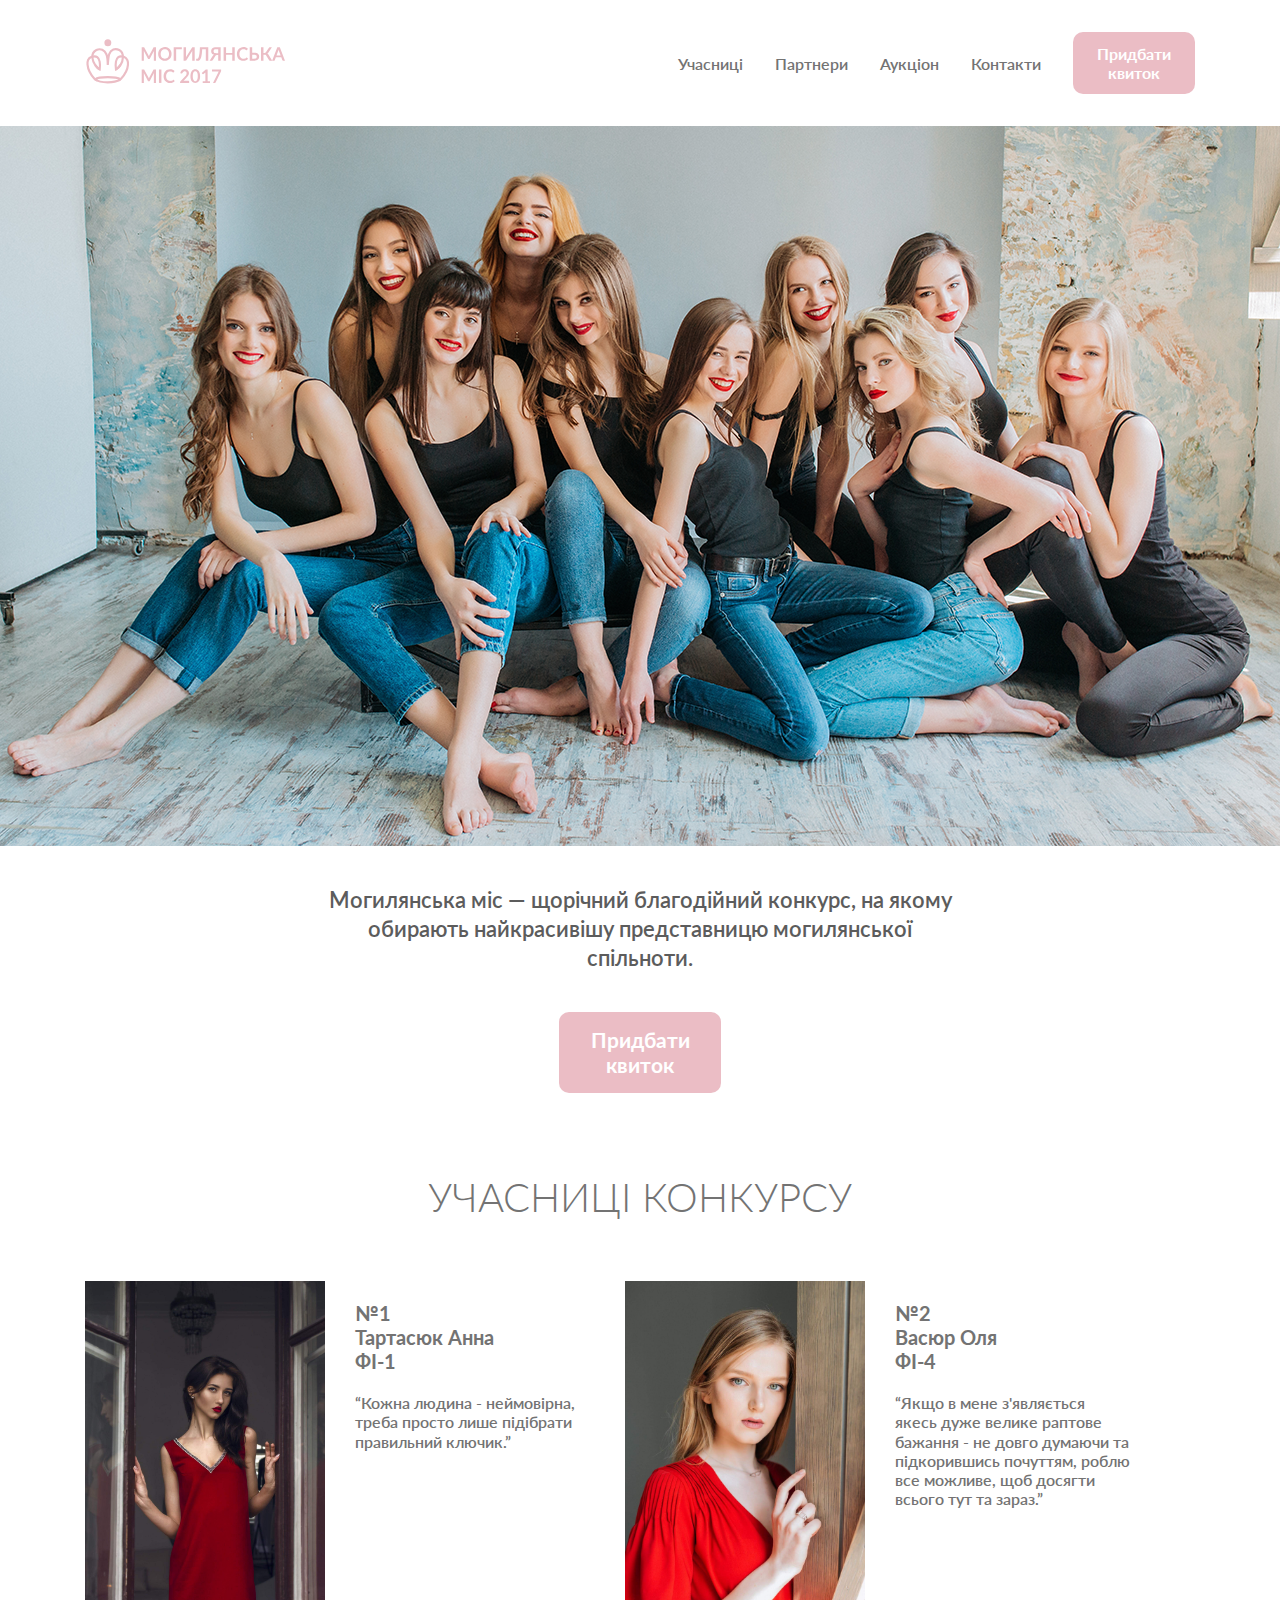
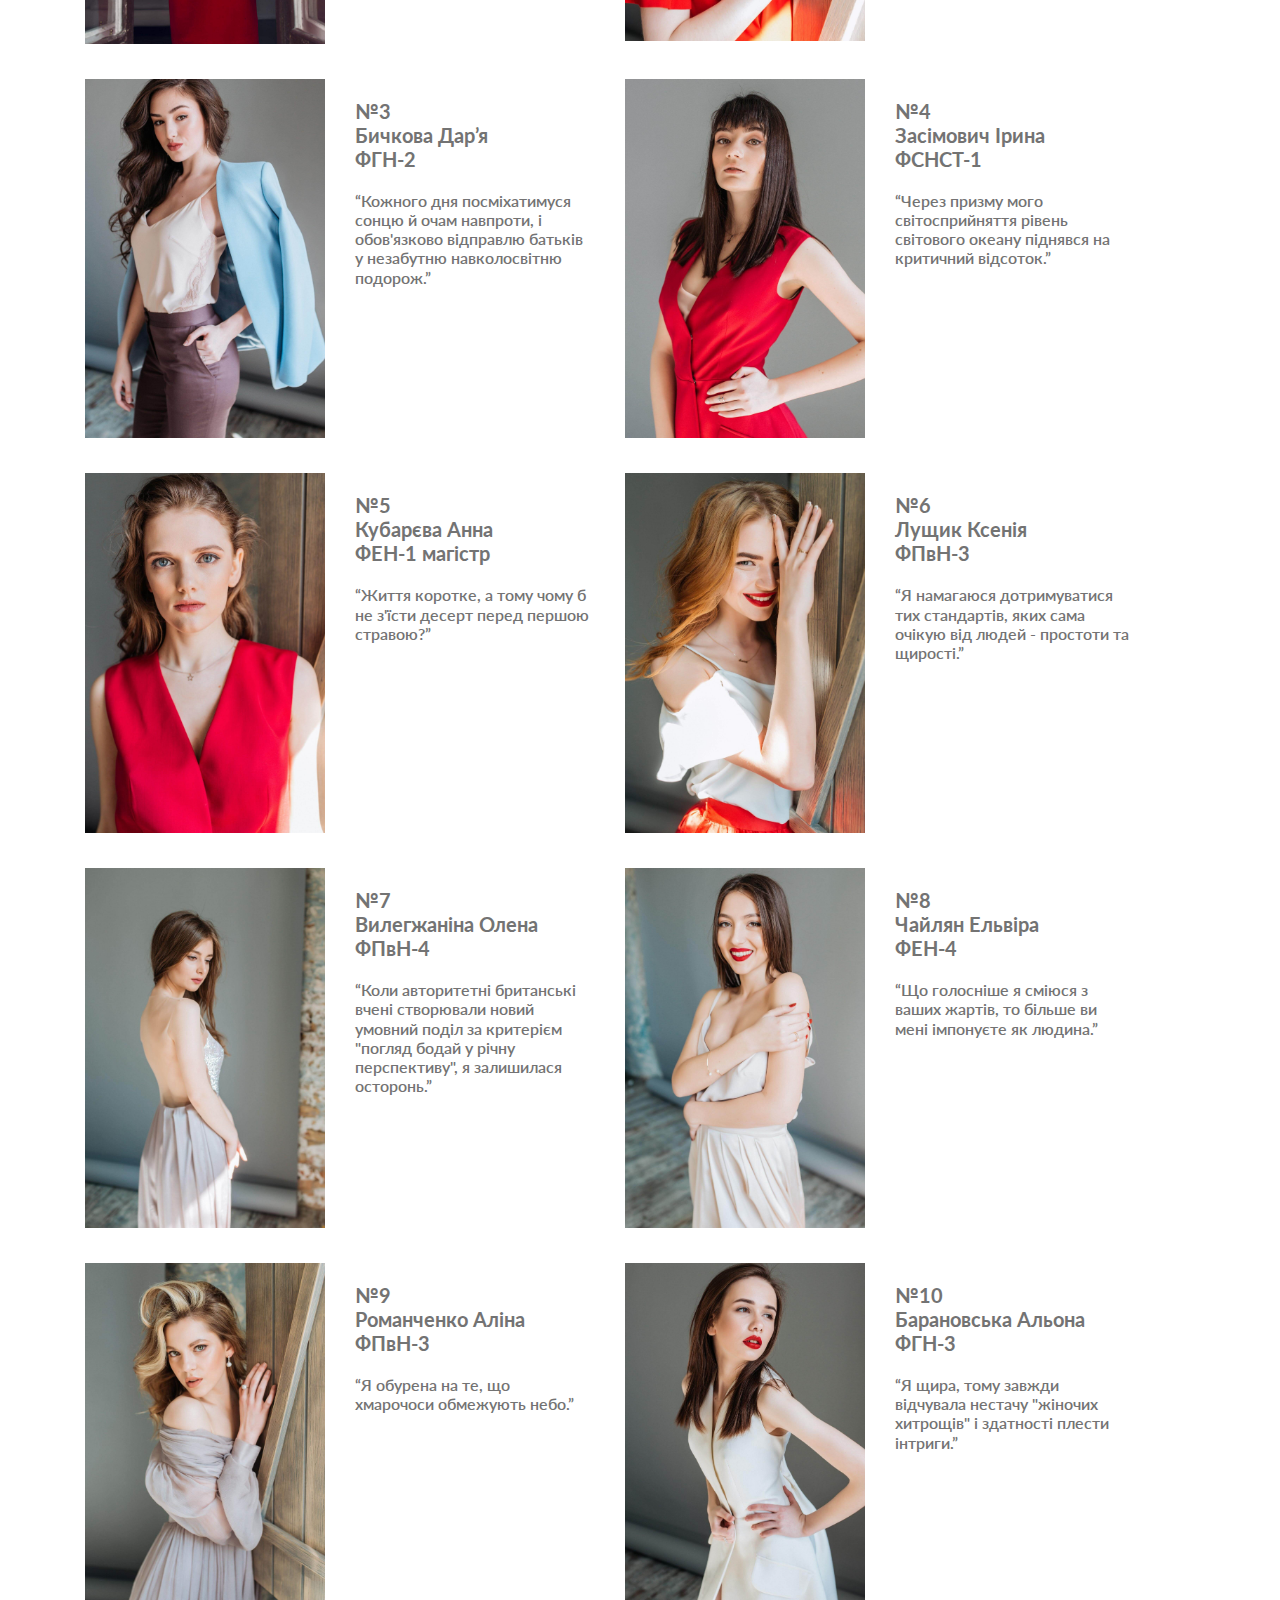
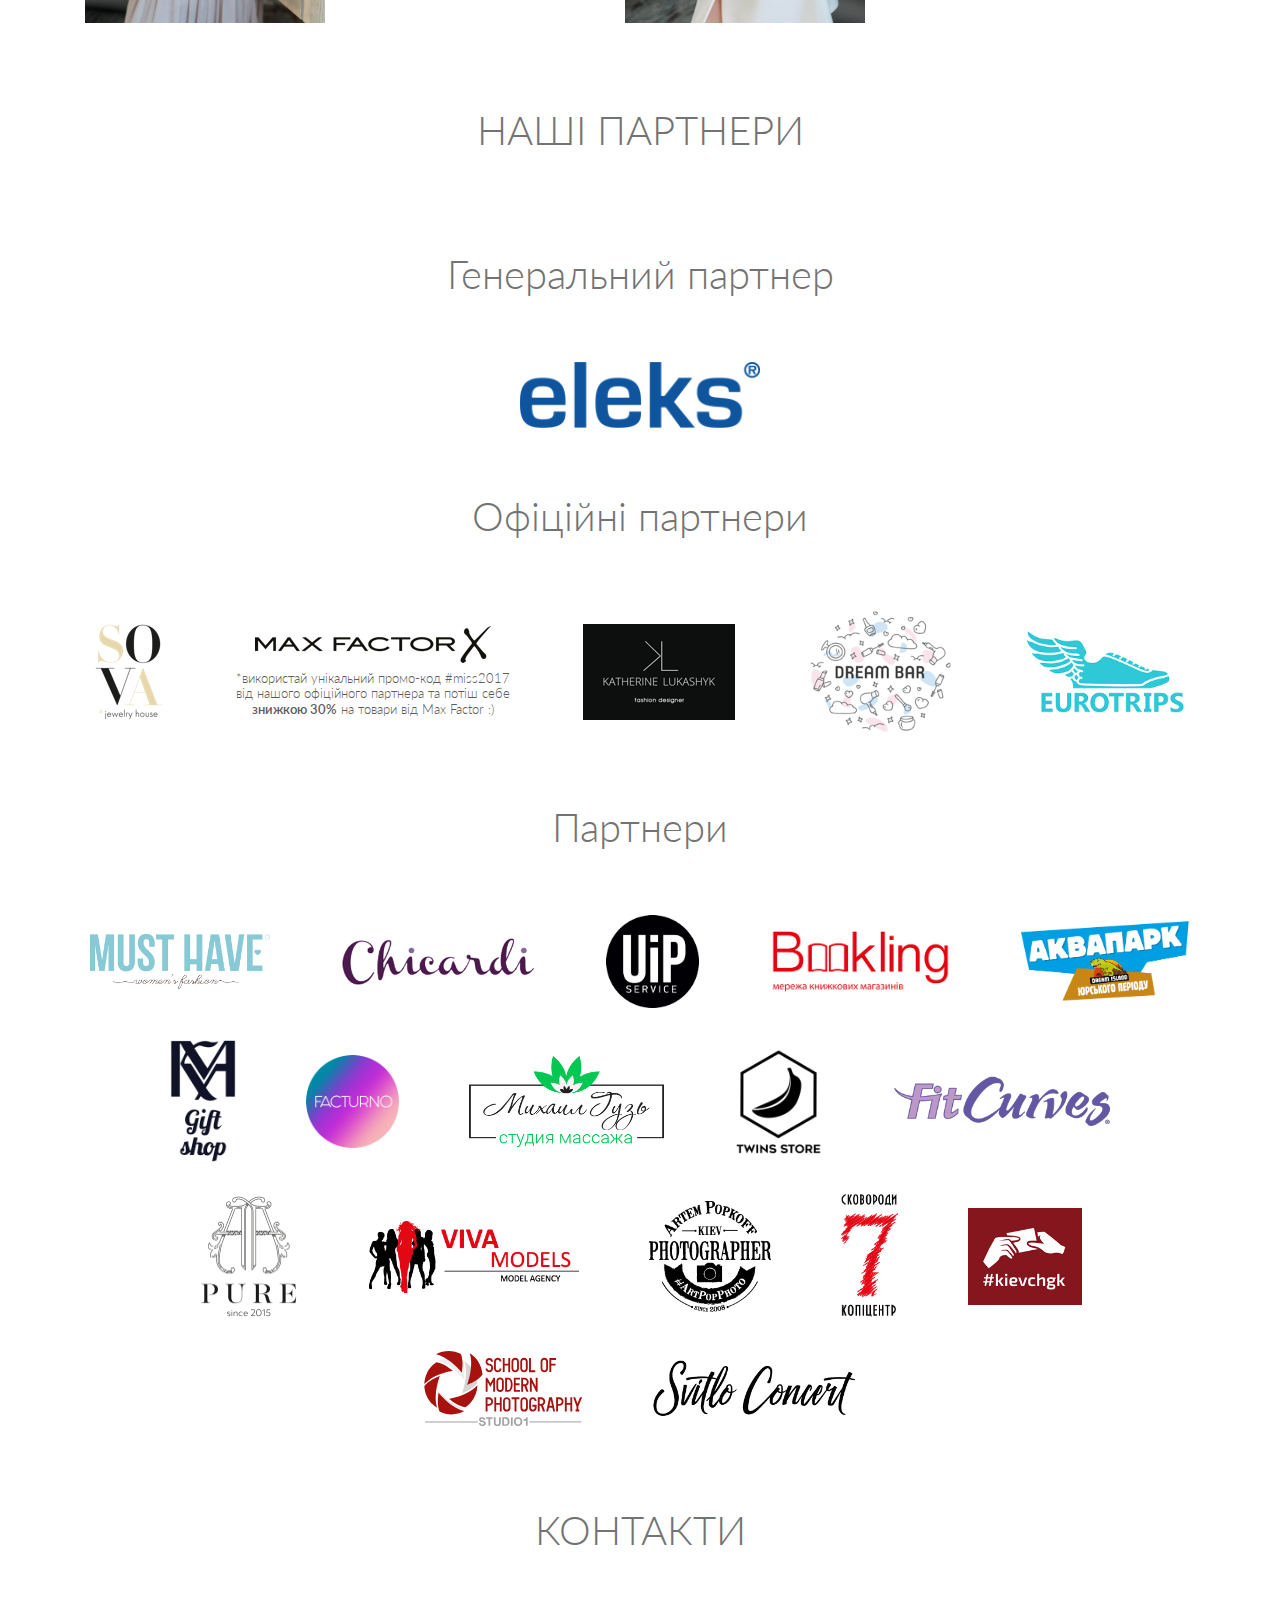
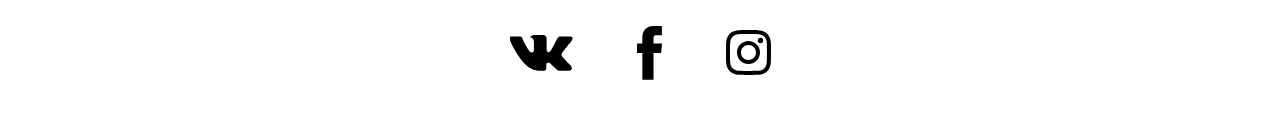
==== index.html @ 7f95cf93 "New site" ====
<!DOCTYPE html>
<html>
<head>
    <title>Могилянська міс 2017</title>
    <meta charset="utf-8">
    <meta http-equiv="x-ua-compatible" content="ie=edge">
    <meta name="description" content="">
    <meta name="viewport" content="width=device-width, initial-scale=1">

    <meta property="og:title" content="Могилянська Міс 2017" />
    <meta property="og:image" content="http://misskma.org.ua/landing/fb_share.jpg" />
    <meta property="og:description" content="Могилянська міс — щорічний благодійний конкурс, на якому обирають найкрасивішу представницю могилянської спільноти." />
    <meta property="og:url" content="http://misskma.org.ua" />


    <link rel="apple-touch-icon" href="apple-touch-icon.png">
    <link rel="stylesheet" type="text/css" href="./bower_components/normalize-css/normalize.css">
    <link rel="stylesheet" type="text/css" href="./css/main.css">
        <!-- Place favicon.ico in the root directory -->

        <!-- <script src="js/vendor/modernizr-2.8.3.min.js"></script> -->

    <!-- <script type="text/javascript" src="live.js"></script> -->
</head>
<body>

<header class="header container">
    <div class="header__logo logo">
        <a href="./">
          <img class="logo__img" src="./imgs/logo.svg" width="233" alt="Misskma logo">
        </a>
    </div>

    <div class="header__menu menu">

      <nav class="menu__nav">
        <a href="#participants" class="menu__link">Учасниці</a>
        <a href="#partners" class="menu__link">Партнери</a>
        <a href="https://vk.com/spring_date2017" class="menu__link">Аукціон</a>
        <a href="#contacts" class="menu__link">Контакти</a>
        <span class="menu__link">
          <a class="btn" href="https://2event.com/uk/events/867253">Придбати<br>квиток</a>
        </span>
      </nav>

    </div>
</header>


<main>

  <img class="start-photo" src="./imgs/girls.png" />

  <div class="container description-section section">
    <p class="description-section__text mb-5">Могилянська міс — щорічний благодійний конкурс, на якому обирають найкрасивішу представницю могилянської спільноти.</p>

    <div class="">
      <a class="btn btn--large" href="https://2event.com/uk/events/867253">Придбати<br>квиток</a>
    </div>
  </div>

  <section class="participants section" id="participants">
    <h2 class="h2 text-uppercase participants__heading">Учасниці конкурсу</h2>

    <div class="container">
        <div class="row participants__list">
            <article class="participants__item participant row col-12 col-lg-6">
              <div class="col-12 col-md-6">
                <img class="participant__photo" src="./imgs/participants/1.jpg" />
              </div>

              <div class="col-12 col-md-6 participant__description">
                <p class="participant__heading">№1<br>Тартасюк Анна<br>ФІ-1</p>
                <p class="participant__text">“Кожна людина - неймовірна, треба просто лише підібрати правильний ключик.”</p>
              </div>
            </article>

            <article class="participants__item participant row col-12 col-lg-6">
              <div class="col-12 col-md-6">
                <img class="participant__photo" src="./imgs/participants/2.jpg" />
              </div>

              <div class="col-12 col-md-6 participant__description">
                <p class="participant__heading">№2<br>Васюр Оля<br>ФІ-4</p>
                <p class="participant__text">“Якщо в мене з'являється якесь дуже велике раптове бажання - не довго думаючи та підкорившись почуттям, роблю все можливе, щоб досягти всього тут та зараз.”</p>
              </div>
            </article>

            <article class="participants__item participant row col-12 col-lg-6">
              <div class="col-12 col-md-6">
                <img class="participant__photo" src="./imgs/participants/3.jpg" />
              </div>

              <div class="col-12 col-md-6 participant__description">
                <p class="participant__heading">№3<br>Бичкова Дар’я<br>ФГН-2</p>
                <p class="participant__text">“Кожного дня посміхатимуся сонцю й очам навпроти, і обов'язково відправлю батьків у незабутню навколосвітню подорож.”</p>
              </div>
            </article>

            <article class="participants__item participant row col-12 col-lg-6">
              <div class="col-12 col-md-6">
                <img class="participant__photo" src="./imgs/participants/4.jpg" />
              </div>

              <div class="col-12 col-md-6 participant__description">
                <p class="participant__heading">№4<br>Засімович Ірина<br>ФСНСТ-1</p>
                <p class="participant__text">“Через призму мого світосприйняття рівень світового океану піднявся на критичний відсоток.”</p>
              </div>
            </article>

            <article class="participants__item participant row col-12 col-lg-6">
              <div class="col-12 col-md-6">
                <img class="participant__photo" src="./imgs/participants/5.jpg" />
              </div>

              <div class="col-12 col-md-6 participant__description">
                <p class="participant__heading">№5<br>Кубарєва Анна<br>ФЕН-1 магістр</p>
                <p class="participant__text">“Життя коротке, а тому чому б не з'їсти десерт перед першою стравою?”</p>
              </div>
            </article>

            <article class="participants__item participant row col-12 col-lg-6">
              <div class="col-12 col-md-6">
                <img class="participant__photo" src="./imgs/participants/6.jpg" />
              </div>

              <div class="col-12 col-md-6 participant__description">
                <p class="participant__heading">№6<br>Лущик Ксенія<br>ФПвН-3</p>
                <p class="participant__text">“Я намагаюся дотримуватися тих стандартів, яких сама очікую від людей - простоти та щирості.”</p>
              </div>
            </article>

            <article class="participants__item participant row col-12 col-lg-6">
              <div class="col-12 col-md-6">
                <img class="participant__photo" src="./imgs/participants/7.jpg" />
              </div>

              <div class="col-12 col-md-6 participant__description">
                <p class="participant__heading">№7<br>Вилегжаніна Олена<br>ФПвН-4</p>
                <p class="participant__text">“Коли авторитетні британські вчені створювали новий умовний поділ за критерієм "погляд бодай у річну перспективу", я залишилася осторонь.”</p>
              </div>
            </article>

            <article class="participants__item participant row col-12 col-lg-6">
              <div class="col-12 col-md-6">
                <img class="participant__photo" src="./imgs/participants/8.jpg" />
              </div>

              <div class="col-12 col-md-6 participant__description">
                <p class="participant__heading">№8<br>Чайлян Ельвіра<br>ФЕН-4</p>
                <p class="participant__text">“Що голосніше я сміюся з ваших жартів, то більше ви мені імпонуєте як людина.”</p>
              </div>
            </article>

            <article class="participants__item participant row col-12 col-lg-6">
              <div class="col-12 col-md-6">
                <img class="participant__photo" src="./imgs/participants/9.jpg" />
              </div>

              <div class="col-12 col-md-6 participant__description">
                <p class="participant__heading">№9<br>Романченко Аліна<br>ФПвН-3</p>
                <p class="participant__text">“Я обурена на те, що хмарочоси обмежують небо.”</p>
              </div>
            </article>

            <article class="participants__item participant row col-12 col-lg-6">
              <div class="col-12 col-md-6">
                <img class="participant__photo" src="./imgs/participants/10.jpg" />
              </div>

              <div class="col-12 col-md-6 participant__description">
                <p class="participant__heading">№10<br>Барановська Альона<br>ФГН-3</p>
                <p class="participant__text">“Я щира, тому завжди відчувала нестачу "жіночих хитрощів" і здатності плести інтриги.”</p>
              </div>
            </article>
        </div>
    </div>
  </section>

  <section class="partners__section container section" id="partners">
    <h2 class="h2 text-uppercase mb-7">Наші Партнери</h2>

    <h3 class="h2 mb-6">Генеральний партнер</h3>
    <img class="d-block m-auto" src="./imgs/partners/eleks@2x.png" width="240" alt="Eleks logo" />

    <h3 class="h2 mt-6 mb-6">Офіційні партнери</h3>

    <div class="partners__list">
      <img class="partners__item" src="./imgs/partners/sova@2x.png" />
      <div class="partners__item">
        <img class="d-block mx-auto mb-2" src="./imgs/partners/max-factor.png" />
        <small class="d-block font-weight-light text-center">*використай унікальний промо-код #miss2017 від нашого офіційного партнера та потіш себе <strong>знижкою 30%</strong> на товари від Max Factor :)</small>
      </div>
      <img class="partners__item" src="./imgs/partners/lukashyk@2x.png" />
      <img class="partners__item" src="./imgs/partners/dream-bar.png" width="220" />
      <img class="partners__item" src="./imgs/partners/eurotrips.png" width="230" />
    </div>

    <h3 class="h2 mt-6 mb-6">Партнери</h3>
    <div class="partners__list">
      <img class="partners__item" src="./imgs/partners/must-have.png" width="250" />
      <img class="partners__item" src="./imgs/partners/chicardi.png" width="266" />
      <img class="partners__item" src="./imgs/partners/uip.png" width="163" />
      <img class="partners__item" src="./imgs/partners/bookling.png" width="252" />
      <img class="partners__item" src="./imgs/partners/aquapark.png" width="240" />
      <img class="partners__item" src="./imgs/partners/kma-giftshop.png" width="136" />
      <img class="partners__item" src="./imgs/partners/facturno.png" width="163" />
      <img class="partners__item" src="./imgs/partners/massage-studio.png" width="265" />
      <img class="partners__item" src="./imgs/partners/twins-store.png" width="159" />
      <img class="partners__item" src="./imgs/partners/fitcurves.png" width="288" />
      <img class="partners__item" src="./imgs/partners/pure.png" width="170" />
      <img class="partners__item" src="./imgs/partners/viva-models.png" width="280" />
      <img class="partners__item" src="./imgs/partners/popkov.png" width="192" />
      <img class="partners__item" src="./imgs/partners/print.png" width="127" />
      <img class="partners__item" src="./imgs/partners/chgk.png" width="184" />
      <img class="partners__item" src="./imgs/partners/studio-one.svg" width="228" />
      <img class="partners__item" src="./imgs/partners/svitlo-concert.png" width="274" />
    </div>
  </section>

  <section class="contacts__section section" id="contacts">
    <h2 class="h2 mb-6 text-uppercase">Контакти</h2>

    <nav class="contacts__nav nav align-items-center justify-content-center">
      <a class="contacts__link nav-link" href="#">
        <svg class="contacts__vk" x="0px" y="0px" width="63" fill="#FFF" viewBox="-282.9 415.4 20.3 11.5">
            <path fill="#000" class="contacts__shape" d="M-263.5,415.9h-3.3c-0.3,0-0.5,0.2-0.7,0.4c0,0-1.3,2.4-1.7,3.2c-1.1,2.2-1.9,1.5-1.9,0.5v-3.5c0-0.6-0.5-1.1-1.1-1.1h-2.5
            c-0.7-0.1-1.3,0.3-1.8,0.8c0,0,1.3-0.2,1.3,1.5c0,0.4,0,1.6,0,2.6c0,0.4-0.3,0.7-0.7,0.7c-0.2,0-0.4-0.1-0.6-0.2
            c-1-1.4-1.9-2.9-2.5-4.5c-0.1-0.2-0.4-0.4-0.6-0.4c-0.7,0-2.1,0-3,0c-0.3,0-0.5,0.2-0.5,0.5c0,0.1,0,0.1,0,0.2
            c0.9,2.5,4.8,10.3,9.3,10.3h1.9c0.4,0,0.7-0.3,0.7-0.7V425c0-0.4,0.3-0.7,0.7-0.7c0.2,0,0.4,0.1,0.5,0.2l2.2,2.1
            c0.2,0.2,0.5,0.3,0.7,0.3h3c1.4,0,1.4-1,0.6-1.8c-0.5-0.5-2.5-2.6-2.5-2.6c-0.3-0.4-0.4-0.9-0.1-1.3c0.6-0.8,1.7-2.2,2.1-2.8
            C-263,417.6-262,415.9-263.5,415.9z"></path>
        </svg>
      </a>
      <a class="contacts__link  nav-link" href="#">
        <svg class="contacts__fb" x="0px" y="0px" width="25" fill="#FFF" viewBox="-251 398.3 22.4 48.3">
          <path fill="#000" class="contacts__shape" d="M-228.6,413.9h-7.6v-5c0-1.9,1.2-2.3,2.1-2.3c0.9,0,5.4,0,5.4,0v-8.3l-7.4,0c-8.2,0-10.1,6.2-10.1,10.1v5.5h-4.8v8.5h4.8
          c0,10.9,0,24.1,0,24.1h10c0,0,0-13.3,0-24.1h6.8L-228.6,413.9z"></path>
        </svg>
      </a>
      <a class="contacts__link  nav-link" href="#" >
        <svg class="contacts__insta" width="45" x="0px" y="0px" viewBox="-16.3 117.1 258.8 258.8">
        <g class="contacts__shape">
        	<path d="M235.7,161.7c-3.3-8.5-7.7-15.7-14.9-22.9c-7.2-7.2-14.4-11.6-22.9-14.9c-8.2-3.2-17.7-5.4-31.4-6
        		c-13.8-0.6-18.2-0.8-53.4-0.8s-39.6,0.1-53.4,0.8c-13.8,0.6-23.2,2.8-31.4,6c-8.5,3.3-15.7,7.7-22.9,14.9s-11.6,14.4-14.9,22.9
        		c-3.2,8.2-5.4,17.7-6,31.4c-0.6,13.8-0.8,18.2-0.8,53.4s0.1,39.6,0.8,53.4c0.6,13.8,2.8,23.2,6,31.4c3.3,8.5,7.7,15.7,14.9,22.9
        		c7.2,7.2,14.4,11.6,22.9,14.9c8.2,3.2,17.7,5.4,31.4,6c13.8,0.6,18.2,0.8,53.4,0.8s39.6-0.1,53.4-0.8c13.8-0.6,23.2-2.8,31.4-6
        		c8.5-3.3,15.7-7.7,22.9-14.9c7.2-7.2,11.6-14.4,14.9-22.9c3.2-8.2,5.4-17.7,6-31.4c0.6-13.8,0.8-18.2,0.8-53.4s-0.1-39.6-0.8-53.4
        		C241.1,179.3,238.9,169.9,235.7,161.7z M218.4,298.8c-0.6,12.6-2.7,19.5-4.5,24c-2.3,6-5.2,10.4-9.7,14.9s-8.8,7.3-14.9,9.7
        		c-4.6,1.8-11.4,3.9-24,4.5c-13.7,0.6-17.7,0.8-52.3,0.8s-38.7-0.1-52.3-0.8c-12.6-0.6-19.5-2.7-24-4.5c-6-2.3-10.4-5.2-14.9-9.7
        		s-7.3-8.8-9.7-14.9c-1.8-4.6-3.9-11.4-4.5-24C7,285.1,6.8,281,6.8,246.5s0.1-38.7,0.8-52.3c0.6-12.6,2.7-19.5,4.5-24
        		c2.3-6,5.2-10.4,9.7-14.9s8.8-7.3,14.9-9.7c4.6-1.8,11.4-3.9,24-4.5c13.7-0.6,17.8-0.8,52.3-0.8s38.7,0.1,52.3,0.8
        		c12.6,0.6,19.5,2.7,24,4.5c6,2.3,10.4,5.2,14.9,9.7s7.3,8.8,9.7,14.9c1.8,4.6,3.9,11.4,4.5,24c0.6,13.7,0.8,17.8,0.8,52.3
        		S219,285.2,218.4,298.8z"/>
        	<path d="M113,180c-36.7,0-66.5,29.8-66.5,66.5S76.3,313,113,313s66.5-29.8,66.5-66.5S149.7,180,113,180z
        		 M113,289.7c-23.8,0-43.2-19.3-43.2-43.2c0-23.8,19.3-43.2,43.2-43.2s43.2,19.3,43.2,43.2C156.2,270.3,136.8,289.7,113,289.7z"/>
        	<circle cx="182.1" cy="177.4" r="15.5"/>
        </g>
        </svg>
      </a>
    </nav>
  </section>
</main>


<script src="./bower_components/jquery/dist/jquery.min.js"></script>
<script src="./js/modernizr-custom.js"></script>
<script src="./js/Utility.js"></script>
<script src="./js/main.js"></script>

<script>
  (function(i,s,o,g,r,a,m){i['GoogleAnalyticsObject']=r;i[r]=i[r]||function(){
  (i[r].q=i[r].q||[]).push(arguments)},i[r].l=1*new Date();a=s.createElement(o),
  m=s.getElementsByTagName(o)[0];a.async=1;a.src=g;m.parentNode.insertBefore(a,m)
  })(window,document,'script','//www.google-analytics.com/analytics.js','ga');

  ga('create', 'UA-62570166-1', 'auto');
  ga('send', 'pageview');

</script>

</body>
</html>
---- css/main.css ----
.clearfix::after {
  display: block;
  content: "";
  clear: both; }

.m-0 {
  margin: 0 0 !important; }

.mt-0 {
  margin-top: 0 !important; }

.mr-0 {
  margin-right: 0 !important; }

.mb-0 {
  margin-bottom: 0 !important; }

.ml-0 {
  margin-left: 0 !important; }

.mx-0 {
  margin-right: 0 !important;
  margin-left: 0 !important; }

.my-0 {
  margin-top: 0 !important;
  margin-bottom: 0 !important; }

.m-1 {
  margin: 0.25rem 0.25rem !important; }

.mt-1 {
  margin-top: 0.25rem !important; }

.mr-1 {
  margin-right: 0.25rem !important; }

.mb-1 {
  margin-bottom: 0.25rem !important; }

.ml-1 {
  margin-left: 0.25rem !important; }

.mx-1 {
  margin-right: 0.25rem !important;
  margin-left: 0.25rem !important; }

.my-1 {
  margin-top: 0.25rem !important;
  margin-bottom: 0.25rem !important; }

.m-2 {
  margin: 0.5rem 0.5rem !important; }

.mt-2 {
  margin-top: 0.5rem !important; }

.mr-2 {
  margin-right: 0.5rem !important; }

.mb-2 {
  margin-bottom: 0.5rem !important; }

.ml-2 {
  margin-left: 0.5rem !important; }

.mx-2 {
  margin-right: 0.5rem !important;
  margin-left: 0.5rem !important; }

.my-2 {
  margin-top: 0.5rem !important;
  margin-bottom: 0.5rem !important; }

.m-3 {
  margin: 1rem 1rem !important; }

.mt-3 {
  margin-top: 1rem !important; }

.mr-3 {
  margin-right: 1rem !important; }

.mb-3 {
  margin-bottom: 1rem !important; }

.ml-3 {
  margin-left: 1rem !important; }

.mx-3 {
  margin-right: 1rem !important;
  margin-left: 1rem !important; }

.my-3 {
  margin-top: 1rem !important;
  margin-bottom: 1rem !important; }

.m-4 {
  margin: 1.5rem 1.5rem !important; }

.mt-4 {
  margin-top: 1.5rem !important; }

.mr-4 {
  margin-right: 1.5rem !important; }

.mb-4 {
  margin-bottom: 1.5rem !important; }

.ml-4 {
  margin-left: 1.5rem !important; }

.mx-4 {
  margin-right: 1.5rem !important;
  margin-left: 1.5rem !important; }

.my-4 {
  margin-top: 1.5rem !important;
  margin-bottom: 1.5rem !important; }

.m-5 {
  margin: 2.5rem 2.5rem !important; }

.mt-5 {
  margin-top: 2.5rem !important; }

.mr-5 {
  margin-right: 2.5rem !important; }

.mb-5 {
  margin-bottom: 2.5rem !important; }

.ml-5 {
  margin-left: 2.5rem !important; }

.mx-5 {
  margin-right: 2.5rem !important;
  margin-left: 2.5rem !important; }

.my-5 {
  margin-top: 2.5rem !important;
  margin-bottom: 2.5rem !important; }

.m-6 {
  margin: 4rem 4rem !important; }

.mt-6 {
  margin-top: 4rem !important; }

.mr-6 {
  margin-right: 4rem !important; }

.mb-6 {
  margin-bottom: 4rem !important; }

.ml-6 {
  margin-left: 4rem !important; }

.mx-6 {
  margin-right: 4rem !important;
  margin-left: 4rem !important; }

.my-6 {
  margin-top: 4rem !important;
  margin-bottom: 4rem !important; }

.m-7 {
  margin: 6rem 6rem !important; }

.mt-7 {
  margin-top: 6rem !important; }

.mr-7 {
  margin-right: 6rem !important; }

.mb-7 {
  margin-bottom: 6rem !important; }

.ml-7 {
  margin-left: 6rem !important; }

.mx-7 {
  margin-right: 6rem !important;
  margin-left: 6rem !important; }

.my-7 {
  margin-top: 6rem !important;
  margin-bottom: 6rem !important; }

.p-0 {
  padding: 0 0 !important; }

.pt-0 {
  padding-top: 0 !important; }

.pr-0 {
  padding-right: 0 !important; }

.pb-0 {
  padding-bottom: 0 !important; }

.pl-0 {
  padding-left: 0 !important; }

.px-0 {
  padding-right: 0 !important;
  padding-left: 0 !important; }

.py-0 {
  padding-top: 0 !important;
  padding-bottom: 0 !important; }

.p-1 {
  padding: 0.25rem 0.25rem !important; }

.pt-1 {
  padding-top: 0.25rem !important; }

.pr-1 {
  padding-right: 0.25rem !important; }

.pb-1 {
  padding-bottom: 0.25rem !important; }

.pl-1 {
  padding-left: 0.25rem !important; }

.px-1 {
  padding-right: 0.25rem !important;
  padding-left: 0.25rem !important; }

.py-1 {
  padding-top: 0.25rem !important;
  padding-bottom: 0.25rem !important; }

.p-2 {
  padding: 0.5rem 0.5rem !important; }

.pt-2 {
  padding-top: 0.5rem !important; }

.pr-2 {
  padding-right: 0.5rem !important; }

.pb-2 {
  padding-bottom: 0.5rem !important; }

.pl-2 {
  padding-left: 0.5rem !important; }

.px-2 {
  padding-right: 0.5rem !important;
  padding-left: 0.5rem !important; }

.py-2 {
  padding-top: 0.5rem !important;
  padding-bottom: 0.5rem !important; }

.p-3 {
  padding: 1rem 1rem !important; }

.pt-3 {
  padding-top: 1rem !important; }

.pr-3 {
  padding-right: 1rem !important; }

.pb-3 {
  padding-bottom: 1rem !important; }

.pl-3 {
  padding-left: 1rem !important; }

.px-3 {
  padding-right: 1rem !important;
  padding-left: 1rem !important; }

.py-3 {
  padding-top: 1rem !important;
  padding-bottom: 1rem !important; }

.p-4 {
  padding: 1.5rem 1.5rem !important; }

.pt-4 {
  padding-top: 1.5rem !important; }

.pr-4 {
  padding-right: 1.5rem !important; }

.pb-4 {
  padding-bottom: 1.5rem !important; }

.pl-4 {
  padding-left: 1.5rem !important; }

.px-4 {
  padding-right: 1.5rem !important;
  padding-left: 1.5rem !important; }

.py-4 {
  padding-top: 1.5rem !important;
  padding-bottom: 1.5rem !important; }

.p-5 {
  padding: 2.5rem 2.5rem !important; }

.pt-5 {
  padding-top: 2.5rem !important; }

.pr-5 {
  padding-right: 2.5rem !important; }

.pb-5 {
  padding-bottom: 2.5rem !important; }

.pl-5 {
  padding-left: 2.5rem !important; }

.px-5 {
  padding-right: 2.5rem !important;
  padding-left: 2.5rem !important; }

.py-5 {
  padding-top: 2.5rem !important;
  padding-bottom: 2.5rem !important; }

.p-6 {
  padding: 4rem 4rem !important; }

.pt-6 {
  padding-top: 4rem !important; }

.pr-6 {
  padding-right: 4rem !important; }

.pb-6 {
  padding-bottom: 4rem !important; }

.pl-6 {
  padding-left: 4rem !important; }

.px-6 {
  padding-right: 4rem !important;
  padding-left: 4rem !important; }

.py-6 {
  padding-top: 4rem !important;
  padding-bottom: 4rem !important; }

.p-7 {
  padding: 6rem 6rem !important; }

.pt-7 {
  padding-top: 6rem !important; }

.pr-7 {
  padding-right: 6rem !important; }

.pb-7 {
  padding-bottom: 6rem !important; }

.pl-7 {
  padding-left: 6rem !important; }

.px-7 {
  padding-right: 6rem !important;
  padding-left: 6rem !important; }

.py-7 {
  padding-top: 6rem !important;
  padding-bottom: 6rem !important; }

.m-auto {
  margin: auto !important; }

.mt-auto {
  margin-top: auto !important; }

.mr-auto {
  margin-right: auto !important; }

.mb-auto {
  margin-bottom: auto !important; }

.ml-auto {
  margin-left: auto !important; }

.mx-auto {
  margin-right: auto !important;
  margin-left: auto !important; }

.my-auto {
  margin-top: auto !important;
  margin-bottom: auto !important; }

@media (min-width: 576px) {
  .m-sm-0 {
    margin: 0 0 !important; }

  .mt-sm-0 {
    margin-top: 0 !important; }

  .mr-sm-0 {
    margin-right: 0 !important; }

  .mb-sm-0 {
    margin-bottom: 0 !important; }

  .ml-sm-0 {
    margin-left: 0 !important; }

  .mx-sm-0 {
    margin-right: 0 !important;
    margin-left: 0 !important; }

  .my-sm-0 {
    margin-top: 0 !important;
    margin-bottom: 0 !important; }

  .m-sm-1 {
    margin: 0.25rem 0.25rem !important; }

  .mt-sm-1 {
    margin-top: 0.25rem !important; }

  .mr-sm-1 {
    margin-right: 0.25rem !important; }

  .mb-sm-1 {
    margin-bottom: 0.25rem !important; }

  .ml-sm-1 {
    margin-left: 0.25rem !important; }

  .mx-sm-1 {
    margin-right: 0.25rem !important;
    margin-left: 0.25rem !important; }

  .my-sm-1 {
    margin-top: 0.25rem !important;
    margin-bottom: 0.25rem !important; }

  .m-sm-2 {
    margin: 0.5rem 0.5rem !important; }

  .mt-sm-2 {
    margin-top: 0.5rem !important; }

  .mr-sm-2 {
    margin-right: 0.5rem !important; }

  .mb-sm-2 {
    margin-bottom: 0.5rem !important; }

  .ml-sm-2 {
    margin-left: 0.5rem !important; }

  .mx-sm-2 {
    margin-right: 0.5rem !important;
    margin-left: 0.5rem !important; }

  .my-sm-2 {
    margin-top: 0.5rem !important;
    margin-bottom: 0.5rem !important; }

  .m-sm-3 {
    margin: 1rem 1rem !important; }

  .mt-sm-3 {
    margin-top: 1rem !important; }

  .mr-sm-3 {
    margin-right: 1rem !important; }

  .mb-sm-3 {
    margin-bottom: 1rem !important; }

  .ml-sm-3 {
    margin-left: 1rem !important; }

  .mx-sm-3 {
    margin-right: 1rem !important;
    margin-left: 1rem !important; }

  .my-sm-3 {
    margin-top: 1rem !important;
    margin-bottom: 1rem !important; }

  .m-sm-4 {
    margin: 1.5rem 1.5rem !important; }

  .mt-sm-4 {
    margin-top: 1.5rem !important; }

  .mr-sm-4 {
    margin-right: 1.5rem !important; }

  .mb-sm-4 {
    margin-bottom: 1.5rem !important; }

  .ml-sm-4 {
    margin-left: 1.5rem !important; }

  .mx-sm-4 {
    margin-right: 1.5rem !important;
    margin-left: 1.5rem !important; }

  .my-sm-4 {
    margin-top: 1.5rem !important;
    margin-bottom: 1.5rem !important; }

  .m-sm-5 {
    margin: 2.5rem 2.5rem !important; }

  .mt-sm-5 {
    margin-top: 2.5rem !important; }

  .mr-sm-5 {
    margin-right: 2.5rem !important; }

  .mb-sm-5 {
    margin-bottom: 2.5rem !important; }

  .ml-sm-5 {
    margin-left: 2.5rem !important; }

  .mx-sm-5 {
    margin-right: 2.5rem !important;
    margin-left: 2.5rem !important; }

  .my-sm-5 {
    margin-top: 2.5rem !important;
    margin-bottom: 2.5rem !important; }

  .m-sm-6 {
    margin: 4rem 4rem !important; }

  .mt-sm-6 {
    margin-top: 4rem !important; }

  .mr-sm-6 {
    margin-right: 4rem !important; }

  .mb-sm-6 {
    margin-bottom: 4rem !important; }

  .ml-sm-6 {
    margin-left: 4rem !important; }

  .mx-sm-6 {
    margin-right: 4rem !important;
    margin-left: 4rem !important; }

  .my-sm-6 {
    margin-top: 4rem !important;
    margin-bottom: 4rem !important; }

  .m-sm-7 {
    margin: 6rem 6rem !important; }

  .mt-sm-7 {
    margin-top: 6rem !important; }

  .mr-sm-7 {
    margin-right: 6rem !important; }

  .mb-sm-7 {
    margin-bottom: 6rem !important; }

  .ml-sm-7 {
    margin-left: 6rem !important; }

  .mx-sm-7 {
    margin-right: 6rem !important;
    margin-left: 6rem !important; }

  .my-sm-7 {
    margin-top: 6rem !important;
    margin-bottom: 6rem !important; }

  .p-sm-0 {
    padding: 0 0 !important; }

  .pt-sm-0 {
    padding-top: 0 !important; }

  .pr-sm-0 {
    padding-right: 0 !important; }

  .pb-sm-0 {
    padding-bottom: 0 !important; }

  .pl-sm-0 {
    padding-left: 0 !important; }

  .px-sm-0 {
    padding-right: 0 !important;
    padding-left: 0 !important; }

  .py-sm-0 {
    padding-top: 0 !important;
    padding-bottom: 0 !important; }

  .p-sm-1 {
    padding: 0.25rem 0.25rem !important; }

  .pt-sm-1 {
    padding-top: 0.25rem !important; }

  .pr-sm-1 {
    padding-right: 0.25rem !important; }

  .pb-sm-1 {
    padding-bottom: 0.25rem !important; }

  .pl-sm-1 {
    padding-left: 0.25rem !important; }

  .px-sm-1 {
    padding-right: 0.25rem !important;
    padding-left: 0.25rem !important; }

  .py-sm-1 {
    padding-top: 0.25rem !important;
    padding-bottom: 0.25rem !important; }

  .p-sm-2 {
    padding: 0.5rem 0.5rem !important; }

  .pt-sm-2 {
    padding-top: 0.5rem !important; }

  .pr-sm-2 {
    padding-right: 0.5rem !important; }

  .pb-sm-2 {
    padding-bottom: 0.5rem !important; }

  .pl-sm-2 {
    padding-left: 0.5rem !important; }

  .px-sm-2 {
    padding-right: 0.5rem !important;
    padding-left: 0.5rem !important; }

  .py-sm-2 {
    padding-top: 0.5rem !important;
    padding-bottom: 0.5rem !important; }

  .p-sm-3 {
    padding: 1rem 1rem !important; }

  .pt-sm-3 {
    padding-top: 1rem !important; }

  .pr-sm-3 {
    padding-right: 1rem !important; }

  .pb-sm-3 {
    padding-bottom: 1rem !important; }

  .pl-sm-3 {
    padding-left: 1rem !important; }

  .px-sm-3 {
    padding-right: 1rem !important;
    padding-left: 1rem !important; }

  .py-sm-3 {
    padding-top: 1rem !important;
    padding-bottom: 1rem !important; }

  .p-sm-4 {
    padding: 1.5rem 1.5rem !important; }

  .pt-sm-4 {
    padding-top: 1.5rem !important; }

  .pr-sm-4 {
    padding-right: 1.5rem !important; }

  .pb-sm-4 {
    padding-bottom: 1.5rem !important; }

  .pl-sm-4 {
    padding-left: 1.5rem !important; }

  .px-sm-4 {
    padding-right: 1.5rem !important;
    padding-left: 1.5rem !important; }

  .py-sm-4 {
    padding-top: 1.5rem !important;
    padding-bottom: 1.5rem !important; }

  .p-sm-5 {
    padding: 2.5rem 2.5rem !important; }

  .pt-sm-5 {
    padding-top: 2.5rem !important; }

  .pr-sm-5 {
    padding-right: 2.5rem !important; }

  .pb-sm-5 {
    padding-bottom: 2.5rem !important; }

  .pl-sm-5 {
    padding-left: 2.5rem !important; }

  .px-sm-5 {
    padding-right: 2.5rem !important;
    padding-left: 2.5rem !important; }

  .py-sm-5 {
    padding-top: 2.5rem !important;
    padding-bottom: 2.5rem !important; }

  .p-sm-6 {
    padding: 4rem 4rem !important; }

  .pt-sm-6 {
    padding-top: 4rem !important; }

  .pr-sm-6 {
    padding-right: 4rem !important; }

  .pb-sm-6 {
    padding-bottom: 4rem !important; }

  .pl-sm-6 {
    padding-left: 4rem !important; }

  .px-sm-6 {
    padding-right: 4rem !important;
    padding-left: 4rem !important; }

  .py-sm-6 {
    padding-top: 4rem !important;
    padding-bottom: 4rem !important; }

  .p-sm-7 {
    padding: 6rem 6rem !important; }

  .pt-sm-7 {
    padding-top: 6rem !important; }

  .pr-sm-7 {
    padding-right: 6rem !important; }

  .pb-sm-7 {
    padding-bottom: 6rem !important; }

  .pl-sm-7 {
    padding-left: 6rem !important; }

  .px-sm-7 {
    padding-right: 6rem !important;
    padding-left: 6rem !important; }

  .py-sm-7 {
    padding-top: 6rem !important;
    padding-bottom: 6rem !important; }

  .m-sm-auto {
    margin: auto !important; }

  .mt-sm-auto {
    margin-top: auto !important; }

  .mr-sm-auto {
    margin-right: auto !important; }

  .mb-sm-auto {
    margin-bottom: auto !important; }

  .ml-sm-auto {
    margin-left: auto !important; }

  .mx-sm-auto {
    margin-right: auto !important;
    margin-left: auto !important; }

  .my-sm-auto {
    margin-top: auto !important;
    margin-bottom: auto !important; } }
@media (min-width: 768px) {
  .m-md-0 {
    margin: 0 0 !important; }

  .mt-md-0 {
    margin-top: 0 !important; }

  .mr-md-0 {
    margin-right: 0 !important; }

  .mb-md-0 {
    margin-bottom: 0 !important; }

  .ml-md-0 {
    margin-left: 0 !important; }

  .mx-md-0 {
    margin-right: 0 !important;
    margin-left: 0 !important; }

  .my-md-0 {
    margin-top: 0 !important;
    margin-bottom: 0 !important; }

  .m-md-1 {
    margin: 0.25rem 0.25rem !important; }

  .mt-md-1 {
    margin-top: 0.25rem !important; }

  .mr-md-1 {
    margin-right: 0.25rem !important; }

  .mb-md-1 {
    margin-bottom: 0.25rem !important; }

  .ml-md-1 {
    margin-left: 0.25rem !important; }

  .mx-md-1 {
    margin-right: 0.25rem !important;
    margin-left: 0.25rem !important; }

  .my-md-1 {
    margin-top: 0.25rem !important;
    margin-bottom: 0.25rem !important; }

  .m-md-2 {
    margin: 0.5rem 0.5rem !important; }

  .mt-md-2 {
    margin-top: 0.5rem !important; }

  .mr-md-2 {
    margin-right: 0.5rem !important; }

  .mb-md-2 {
    margin-bottom: 0.5rem !important; }

  .ml-md-2 {
    margin-left: 0.5rem !important; }

  .mx-md-2 {
    margin-right: 0.5rem !important;
    margin-left: 0.5rem !important; }

  .my-md-2 {
    margin-top: 0.5rem !important;
    margin-bottom: 0.5rem !important; }

  .m-md-3 {
    margin: 1rem 1rem !important; }

  .mt-md-3 {
    margin-top: 1rem !important; }

  .mr-md-3 {
    margin-right: 1rem !important; }

  .mb-md-3 {
    margin-bottom: 1rem !important; }

  .ml-md-3 {
    margin-left: 1rem !important; }

  .mx-md-3 {
    margin-right: 1rem !important;
    margin-left: 1rem !important; }

  .my-md-3 {
    margin-top: 1rem !important;
    margin-bottom: 1rem !important; }

  .m-md-4 {
    margin: 1.5rem 1.5rem !important; }

  .mt-md-4 {
    margin-top: 1.5rem !important; }

  .mr-md-4 {
    margin-right: 1.5rem !important; }

  .mb-md-4 {
    margin-bottom: 1.5rem !important; }

  .ml-md-4 {
    margin-left: 1.5rem !important; }

  .mx-md-4 {
    margin-right: 1.5rem !important;
    margin-left: 1.5rem !important; }

  .my-md-4 {
    margin-top: 1.5rem !important;
    margin-bottom: 1.5rem !important; }

  .m-md-5 {
    margin: 2.5rem 2.5rem !important; }

  .mt-md-5 {
    margin-top: 2.5rem !important; }

  .mr-md-5 {
    margin-right: 2.5rem !important; }

  .mb-md-5 {
    margin-bottom: 2.5rem !important; }

  .ml-md-5 {
    margin-left: 2.5rem !important; }

  .mx-md-5 {
    margin-right: 2.5rem !important;
    margin-left: 2.5rem !important; }

  .my-md-5 {
    margin-top: 2.5rem !important;
    margin-bottom: 2.5rem !important; }

  .m-md-6 {
    margin: 4rem 4rem !important; }

  .mt-md-6 {
    margin-top: 4rem !important; }

  .mr-md-6 {
    margin-right: 4rem !important; }

  .mb-md-6 {
    margin-bottom: 4rem !important; }

  .ml-md-6 {
    margin-left: 4rem !important; }

  .mx-md-6 {
    margin-right: 4rem !important;
    margin-left: 4rem !important; }

  .my-md-6 {
    margin-top: 4rem !important;
    margin-bottom: 4rem !important; }

  .m-md-7 {
    margin: 6rem 6rem !important; }

  .mt-md-7 {
    margin-top: 6rem !important; }

  .mr-md-7 {
    margin-right: 6rem !important; }

  .mb-md-7 {
    margin-bottom: 6rem !important; }

  .ml-md-7 {
    margin-left: 6rem !important; }

  .mx-md-7 {
    margin-right: 6rem !important;
    margin-left: 6rem !important; }

  .my-md-7 {
    margin-top: 6rem !important;
    margin-bottom: 6rem !important; }

  .p-md-0 {
    padding: 0 0 !important; }

  .pt-md-0 {
    padding-top: 0 !important; }

  .pr-md-0 {
    padding-right: 0 !important; }

  .pb-md-0 {
    padding-bottom: 0 !important; }

  .pl-md-0 {
    padding-left: 0 !important; }

  .px-md-0 {
    padding-right: 0 !important;
    padding-left: 0 !important; }

  .py-md-0 {
    padding-top: 0 !important;
    padding-bottom: 0 !important; }

  .p-md-1 {
    padding: 0.25rem 0.25rem !important; }

  .pt-md-1 {
    padding-top: 0.25rem !important; }

  .pr-md-1 {
    padding-right: 0.25rem !important; }

  .pb-md-1 {
    padding-bottom: 0.25rem !important; }

  .pl-md-1 {
    padding-left: 0.25rem !important; }

  .px-md-1 {
    padding-right: 0.25rem !important;
    padding-left: 0.25rem !important; }

  .py-md-1 {
    padding-top: 0.25rem !important;
    padding-bottom: 0.25rem !important; }

  .p-md-2 {
    padding: 0.5rem 0.5rem !important; }

  .pt-md-2 {
    padding-top: 0.5rem !important; }

  .pr-md-2 {
    padding-right: 0.5rem !important; }

  .pb-md-2 {
    padding-bottom: 0.5rem !important; }

  .pl-md-2 {
    padding-left: 0.5rem !important; }

  .px-md-2 {
    padding-right: 0.5rem !important;
    padding-left: 0.5rem !important; }

  .py-md-2 {
    padding-top: 0.5rem !important;
    padding-bottom: 0.5rem !important; }

  .p-md-3 {
    padding: 1rem 1rem !important; }

  .pt-md-3 {
    padding-top: 1rem !important; }

  .pr-md-3 {
    padding-right: 1rem !important; }

  .pb-md-3 {
    padding-bottom: 1rem !important; }

  .pl-md-3 {
    padding-left: 1rem !important; }

  .px-md-3 {
    padding-right: 1rem !important;
    padding-left: 1rem !important; }

  .py-md-3 {
    padding-top: 1rem !important;
    padding-bottom: 1rem !important; }

  .p-md-4 {
    padding: 1.5rem 1.5rem !important; }

  .pt-md-4 {
    padding-top: 1.5rem !important; }

  .pr-md-4 {
    padding-right: 1.5rem !important; }

  .pb-md-4 {
    padding-bottom: 1.5rem !important; }

  .pl-md-4 {
    padding-left: 1.5rem !important; }

  .px-md-4 {
    padding-right: 1.5rem !important;
    padding-left: 1.5rem !important; }

  .py-md-4 {
    padding-top: 1.5rem !important;
    padding-bottom: 1.5rem !important; }

  .p-md-5 {
    padding: 2.5rem 2.5rem !important; }

  .pt-md-5 {
    padding-top: 2.5rem !important; }

  .pr-md-5 {
    padding-right: 2.5rem !important; }

  .pb-md-5 {
    padding-bottom: 2.5rem !important; }

  .pl-md-5 {
    padding-left: 2.5rem !important; }

  .px-md-5 {
    padding-right: 2.5rem !important;
    padding-left: 2.5rem !important; }

  .py-md-5 {
    padding-top: 2.5rem !important;
    padding-bottom: 2.5rem !important; }

  .p-md-6 {
    padding: 4rem 4rem !important; }

  .pt-md-6 {
    padding-top: 4rem !important; }

  .pr-md-6 {
    padding-right: 4rem !important; }

  .pb-md-6 {
    padding-bottom: 4rem !important; }

  .pl-md-6 {
    padding-left: 4rem !important; }

  .px-md-6 {
    padding-right: 4rem !important;
    padding-left: 4rem !important; }

  .py-md-6 {
    padding-top: 4rem !important;
    padding-bottom: 4rem !important; }

  .p-md-7 {
    padding: 6rem 6rem !important; }

  .pt-md-7 {
    padding-top: 6rem !important; }

  .pr-md-7 {
    padding-right: 6rem !important; }

  .pb-md-7 {
    padding-bottom: 6rem !important; }

  .pl-md-7 {
    padding-left: 6rem !important; }

  .px-md-7 {
    padding-right: 6rem !important;
    padding-left: 6rem !important; }

  .py-md-7 {
    padding-top: 6rem !important;
    padding-bottom: 6rem !important; }

  .m-md-auto {
    margin: auto !important; }

  .mt-md-auto {
    margin-top: auto !important; }

  .mr-md-auto {
    margin-right: auto !important; }

  .mb-md-auto {
    margin-bottom: auto !important; }

  .ml-md-auto {
    margin-left: auto !important; }

  .mx-md-auto {
    margin-right: auto !important;
    margin-left: auto !important; }

  .my-md-auto {
    margin-top: auto !important;
    margin-bottom: auto !important; } }
@media (min-width: 992px) {
  .m-lg-0 {
    margin: 0 0 !important; }

  .mt-lg-0 {
    margin-top: 0 !important; }

  .mr-lg-0 {
    margin-right: 0 !important; }

  .mb-lg-0 {
    margin-bottom: 0 !important; }

  .ml-lg-0 {
    margin-left: 0 !important; }

  .mx-lg-0 {
    margin-right: 0 !important;
    margin-left: 0 !important; }

  .my-lg-0 {
    margin-top: 0 !important;
    margin-bottom: 0 !important; }

  .m-lg-1 {
    margin: 0.25rem 0.25rem !important; }

  .mt-lg-1 {
    margin-top: 0.25rem !important; }

  .mr-lg-1 {
    margin-right: 0.25rem !important; }

  .mb-lg-1 {
    margin-bottom: 0.25rem !important; }

  .ml-lg-1 {
    margin-left: 0.25rem !important; }

  .mx-lg-1 {
    margin-right: 0.25rem !important;
    margin-left: 0.25rem !important; }

  .my-lg-1 {
    margin-top: 0.25rem !important;
    margin-bottom: 0.25rem !important; }

  .m-lg-2 {
    margin: 0.5rem 0.5rem !important; }

  .mt-lg-2 {
    margin-top: 0.5rem !important; }

  .mr-lg-2 {
    margin-right: 0.5rem !important; }

  .mb-lg-2 {
    margin-bottom: 0.5rem !important; }

  .ml-lg-2 {
    margin-left: 0.5rem !important; }

  .mx-lg-2 {
    margin-right: 0.5rem !important;
    margin-left: 0.5rem !important; }

  .my-lg-2 {
    margin-top: 0.5rem !important;
    margin-bottom: 0.5rem !important; }

  .m-lg-3 {
    margin: 1rem 1rem !important; }

  .mt-lg-3 {
    margin-top: 1rem !important; }

  .mr-lg-3 {
    margin-right: 1rem !important; }

  .mb-lg-3 {
    margin-bottom: 1rem !important; }

  .ml-lg-3 {
    margin-left: 1rem !important; }

  .mx-lg-3 {
    margin-right: 1rem !important;
    margin-left: 1rem !important; }

  .my-lg-3 {
    margin-top: 1rem !important;
    margin-bottom: 1rem !important; }

  .m-lg-4 {
    margin: 1.5rem 1.5rem !important; }

  .mt-lg-4 {
    margin-top: 1.5rem !important; }

  .mr-lg-4 {
    margin-right: 1.5rem !important; }

  .mb-lg-4 {
    margin-bottom: 1.5rem !important; }

  .ml-lg-4 {
    margin-left: 1.5rem !important; }

  .mx-lg-4 {
    margin-right: 1.5rem !important;
    margin-left: 1.5rem !important; }

  .my-lg-4 {
    margin-top: 1.5rem !important;
    margin-bottom: 1.5rem !important; }

  .m-lg-5 {
    margin: 2.5rem 2.5rem !important; }

  .mt-lg-5 {
    margin-top: 2.5rem !important; }

  .mr-lg-5 {
    margin-right: 2.5rem !important; }

  .mb-lg-5 {
    margin-bottom: 2.5rem !important; }

  .ml-lg-5 {
    margin-left: 2.5rem !important; }

  .mx-lg-5 {
    margin-right: 2.5rem !important;
    margin-left: 2.5rem !important; }

  .my-lg-5 {
    margin-top: 2.5rem !important;
    margin-bottom: 2.5rem !important; }

  .m-lg-6 {
    margin: 4rem 4rem !important; }

  .mt-lg-6 {
    margin-top: 4rem !important; }

  .mr-lg-6 {
    margin-right: 4rem !important; }

  .mb-lg-6 {
    margin-bottom: 4rem !important; }

  .ml-lg-6 {
    margin-left: 4rem !important; }

  .mx-lg-6 {
    margin-right: 4rem !important;
    margin-left: 4rem !important; }

  .my-lg-6 {
    margin-top: 4rem !important;
    margin-bottom: 4rem !important; }

  .m-lg-7 {
    margin: 6rem 6rem !important; }

  .mt-lg-7 {
    margin-top: 6rem !important; }

  .mr-lg-7 {
    margin-right: 6rem !important; }

  .mb-lg-7 {
    margin-bottom: 6rem !important; }

  .ml-lg-7 {
    margin-left: 6rem !important; }

  .mx-lg-7 {
    margin-right: 6rem !important;
    margin-left: 6rem !important; }

  .my-lg-7 {
    margin-top: 6rem !important;
    margin-bottom: 6rem !important; }

  .p-lg-0 {
    padding: 0 0 !important; }

  .pt-lg-0 {
    padding-top: 0 !important; }

  .pr-lg-0 {
    padding-right: 0 !important; }

  .pb-lg-0 {
    padding-bottom: 0 !important; }

  .pl-lg-0 {
    padding-left: 0 !important; }

  .px-lg-0 {
    padding-right: 0 !important;
    padding-left: 0 !important; }

  .py-lg-0 {
    padding-top: 0 !important;
    padding-bottom: 0 !important; }

  .p-lg-1 {
    padding: 0.25rem 0.25rem !important; }

  .pt-lg-1 {
    padding-top: 0.25rem !important; }

  .pr-lg-1 {
    padding-right: 0.25rem !important; }

  .pb-lg-1 {
    padding-bottom: 0.25rem !important; }

  .pl-lg-1 {
    padding-left: 0.25rem !important; }

  .px-lg-1 {
    padding-right: 0.25rem !important;
    padding-left: 0.25rem !important; }

  .py-lg-1 {
    padding-top: 0.25rem !important;
    padding-bottom: 0.25rem !important; }

  .p-lg-2 {
    padding: 0.5rem 0.5rem !important; }

  .pt-lg-2 {
    padding-top: 0.5rem !important; }

  .pr-lg-2 {
    padding-right: 0.5rem !important; }

  .pb-lg-2 {
    padding-bottom: 0.5rem !important; }

  .pl-lg-2 {
    padding-left: 0.5rem !important; }

  .px-lg-2 {
    padding-right: 0.5rem !important;
    padding-left: 0.5rem !important; }

  .py-lg-2 {
    padding-top: 0.5rem !important;
    padding-bottom: 0.5rem !important; }

  .p-lg-3 {
    padding: 1rem 1rem !important; }

  .pt-lg-3 {
    padding-top: 1rem !important; }

  .pr-lg-3 {
    padding-right: 1rem !important; }

  .pb-lg-3 {
    padding-bottom: 1rem !important; }

  .pl-lg-3 {
    padding-left: 1rem !important; }

  .px-lg-3 {
    padding-right: 1rem !important;
    padding-left: 1rem !important; }

  .py-lg-3 {
    padding-top: 1rem !important;
    padding-bottom: 1rem !important; }

  .p-lg-4 {
    padding: 1.5rem 1.5rem !important; }

  .pt-lg-4 {
    padding-top: 1.5rem !important; }

  .pr-lg-4 {
    padding-right: 1.5rem !important; }

  .pb-lg-4 {
    padding-bottom: 1.5rem !important; }

  .pl-lg-4 {
    padding-left: 1.5rem !important; }

  .px-lg-4 {
    padding-right: 1.5rem !important;
    padding-left: 1.5rem !important; }

  .py-lg-4 {
    padding-top: 1.5rem !important;
    padding-bottom: 1.5rem !important; }

  .p-lg-5 {
    padding: 2.5rem 2.5rem !important; }

  .pt-lg-5 {
    padding-top: 2.5rem !important; }

  .pr-lg-5 {
    padding-right: 2.5rem !important; }

  .pb-lg-5 {
    padding-bottom: 2.5rem !important; }

  .pl-lg-5 {
    padding-left: 2.5rem !important; }

  .px-lg-5 {
    padding-right: 2.5rem !important;
    padding-left: 2.5rem !important; }

  .py-lg-5 {
    padding-top: 2.5rem !important;
    padding-bottom: 2.5rem !important; }

  .p-lg-6 {
    padding: 4rem 4rem !important; }

  .pt-lg-6 {
    padding-top: 4rem !important; }

  .pr-lg-6 {
    padding-right: 4rem !important; }

  .pb-lg-6 {
    padding-bottom: 4rem !important; }

  .pl-lg-6 {
    padding-left: 4rem !important; }

  .px-lg-6 {
    padding-right: 4rem !important;
    padding-left: 4rem !important; }

  .py-lg-6 {
    padding-top: 4rem !important;
    padding-bottom: 4rem !important; }

  .p-lg-7 {
    padding: 6rem 6rem !important; }

  .pt-lg-7 {
    padding-top: 6rem !important; }

  .pr-lg-7 {
    padding-right: 6rem !important; }

  .pb-lg-7 {
    padding-bottom: 6rem !important; }

  .pl-lg-7 {
    padding-left: 6rem !important; }

  .px-lg-7 {
    padding-right: 6rem !important;
    padding-left: 6rem !important; }

  .py-lg-7 {
    padding-top: 6rem !important;
    padding-bottom: 6rem !important; }

  .m-lg-auto {
    margin: auto !important; }

  .mt-lg-auto {
    margin-top: auto !important; }

  .mr-lg-auto {
    margin-right: auto !important; }

  .mb-lg-auto {
    margin-bottom: auto !important; }

  .ml-lg-auto {
    margin-left: auto !important; }

  .mx-lg-auto {
    margin-right: auto !important;
    margin-left: auto !important; }

  .my-lg-auto {
    margin-top: auto !important;
    margin-bottom: auto !important; } }
@media (min-width: 1200px) {
  .m-xl-0 {
    margin: 0 0 !important; }

  .mt-xl-0 {
    margin-top: 0 !important; }

  .mr-xl-0 {
    margin-right: 0 !important; }

  .mb-xl-0 {
    margin-bottom: 0 !important; }

  .ml-xl-0 {
    margin-left: 0 !important; }

  .mx-xl-0 {
    margin-right: 0 !important;
    margin-left: 0 !important; }

  .my-xl-0 {
    margin-top: 0 !important;
    margin-bottom: 0 !important; }

  .m-xl-1 {
    margin: 0.25rem 0.25rem !important; }

  .mt-xl-1 {
    margin-top: 0.25rem !important; }

  .mr-xl-1 {
    margin-right: 0.25rem !important; }

  .mb-xl-1 {
    margin-bottom: 0.25rem !important; }

  .ml-xl-1 {
    margin-left: 0.25rem !important; }

  .mx-xl-1 {
    margin-right: 0.25rem !important;
    margin-left: 0.25rem !important; }

  .my-xl-1 {
    margin-top: 0.25rem !important;
    margin-bottom: 0.25rem !important; }

  .m-xl-2 {
    margin: 0.5rem 0.5rem !important; }

  .mt-xl-2 {
    margin-top: 0.5rem !important; }

  .mr-xl-2 {
    margin-right: 0.5rem !important; }

  .mb-xl-2 {
    margin-bottom: 0.5rem !important; }

  .ml-xl-2 {
    margin-left: 0.5rem !important; }

  .mx-xl-2 {
    margin-right: 0.5rem !important;
    margin-left: 0.5rem !important; }

  .my-xl-2 {
    margin-top: 0.5rem !important;
    margin-bottom: 0.5rem !important; }

  .m-xl-3 {
    margin: 1rem 1rem !important; }

  .mt-xl-3 {
    margin-top: 1rem !important; }

  .mr-xl-3 {
    margin-right: 1rem !important; }

  .mb-xl-3 {
    margin-bottom: 1rem !important; }

  .ml-xl-3 {
    margin-left: 1rem !important; }

  .mx-xl-3 {
    margin-right: 1rem !important;
    margin-left: 1rem !important; }

  .my-xl-3 {
    margin-top: 1rem !important;
    margin-bottom: 1rem !important; }

  .m-xl-4 {
    margin: 1.5rem 1.5rem !important; }

  .mt-xl-4 {
    margin-top: 1.5rem !important; }

  .mr-xl-4 {
    margin-right: 1.5rem !important; }

  .mb-xl-4 {
    margin-bottom: 1.5rem !important; }

  .ml-xl-4 {
    margin-left: 1.5rem !important; }

  .mx-xl-4 {
    margin-right: 1.5rem !important;
    margin-left: 1.5rem !important; }

  .my-xl-4 {
    margin-top: 1.5rem !important;
    margin-bottom: 1.5rem !important; }

  .m-xl-5 {
    margin: 2.5rem 2.5rem !important; }

  .mt-xl-5 {
    margin-top: 2.5rem !important; }

  .mr-xl-5 {
    margin-right: 2.5rem !important; }

  .mb-xl-5 {
    margin-bottom: 2.5rem !important; }

  .ml-xl-5 {
    margin-left: 2.5rem !important; }

  .mx-xl-5 {
    margin-right: 2.5rem !important;
    margin-left: 2.5rem !important; }

  .my-xl-5 {
    margin-top: 2.5rem !important;
    margin-bottom: 2.5rem !important; }

  .m-xl-6 {
    margin: 4rem 4rem !important; }

  .mt-xl-6 {
    margin-top: 4rem !important; }

  .mr-xl-6 {
    margin-right: 4rem !important; }

  .mb-xl-6 {
    margin-bottom: 4rem !important; }

  .ml-xl-6 {
    margin-left: 4rem !important; }

  .mx-xl-6 {
    margin-right: 4rem !important;
    margin-left: 4rem !important; }

  .my-xl-6 {
    margin-top: 4rem !important;
    margin-bottom: 4rem !important; }

  .m-xl-7 {
    margin: 6rem 6rem !important; }

  .mt-xl-7 {
    margin-top: 6rem !important; }

  .mr-xl-7 {
    margin-right: 6rem !important; }

  .mb-xl-7 {
    margin-bottom: 6rem !important; }

  .ml-xl-7 {
    margin-left: 6rem !important; }

  .mx-xl-7 {
    margin-right: 6rem !important;
    margin-left: 6rem !important; }

  .my-xl-7 {
    margin-top: 6rem !important;
    margin-bottom: 6rem !important; }

  .p-xl-0 {
    padding: 0 0 !important; }

  .pt-xl-0 {
    padding-top: 0 !important; }

  .pr-xl-0 {
    padding-right: 0 !important; }

  .pb-xl-0 {
    padding-bottom: 0 !important; }

  .pl-xl-0 {
    padding-left: 0 !important; }

  .px-xl-0 {
    padding-right: 0 !important;
    padding-left: 0 !important; }

  .py-xl-0 {
    padding-top: 0 !important;
    padding-bottom: 0 !important; }

  .p-xl-1 {
    padding: 0.25rem 0.25rem !important; }

  .pt-xl-1 {
    padding-top: 0.25rem !important; }

  .pr-xl-1 {
    padding-right: 0.25rem !important; }

  .pb-xl-1 {
    padding-bottom: 0.25rem !important; }

  .pl-xl-1 {
    padding-left: 0.25rem !important; }

  .px-xl-1 {
    padding-right: 0.25rem !important;
    padding-left: 0.25rem !important; }

  .py-xl-1 {
    padding-top: 0.25rem !important;
    padding-bottom: 0.25rem !important; }

  .p-xl-2 {
    padding: 0.5rem 0.5rem !important; }

  .pt-xl-2 {
    padding-top: 0.5rem !important; }

  .pr-xl-2 {
    padding-right: 0.5rem !important; }

  .pb-xl-2 {
    padding-bottom: 0.5rem !important; }

  .pl-xl-2 {
    padding-left: 0.5rem !important; }

  .px-xl-2 {
    padding-right: 0.5rem !important;
    padding-left: 0.5rem !important; }

  .py-xl-2 {
    padding-top: 0.5rem !important;
    padding-bottom: 0.5rem !important; }

  .p-xl-3 {
    padding: 1rem 1rem !important; }

  .pt-xl-3 {
    padding-top: 1rem !important; }

  .pr-xl-3 {
    padding-right: 1rem !important; }

  .pb-xl-3 {
    padding-bottom: 1rem !important; }

  .pl-xl-3 {
    padding-left: 1rem !important; }

  .px-xl-3 {
    padding-right: 1rem !important;
    padding-left: 1rem !important; }

  .py-xl-3 {
    padding-top: 1rem !important;
    padding-bottom: 1rem !important; }

  .p-xl-4 {
    padding: 1.5rem 1.5rem !important; }

  .pt-xl-4 {
    padding-top: 1.5rem !important; }

  .pr-xl-4 {
    padding-right: 1.5rem !important; }

  .pb-xl-4 {
    padding-bottom: 1.5rem !important; }

  .pl-xl-4 {
    padding-left: 1.5rem !important; }

  .px-xl-4 {
    padding-right: 1.5rem !important;
    padding-left: 1.5rem !important; }

  .py-xl-4 {
    padding-top: 1.5rem !important;
    padding-bottom: 1.5rem !important; }

  .p-xl-5 {
    padding: 2.5rem 2.5rem !important; }

  .pt-xl-5 {
    padding-top: 2.5rem !important; }

  .pr-xl-5 {
    padding-right: 2.5rem !important; }

  .pb-xl-5 {
    padding-bottom: 2.5rem !important; }

  .pl-xl-5 {
    padding-left: 2.5rem !important; }

  .px-xl-5 {
    padding-right: 2.5rem !important;
    padding-left: 2.5rem !important; }

  .py-xl-5 {
    padding-top: 2.5rem !important;
    padding-bottom: 2.5rem !important; }

  .p-xl-6 {
    padding: 4rem 4rem !important; }

  .pt-xl-6 {
    padding-top: 4rem !important; }

  .pr-xl-6 {
    padding-right: 4rem !important; }

  .pb-xl-6 {
    padding-bottom: 4rem !important; }

  .pl-xl-6 {
    padding-left: 4rem !important; }

  .px-xl-6 {
    padding-right: 4rem !important;
    padding-left: 4rem !important; }

  .py-xl-6 {
    padding-top: 4rem !important;
    padding-bottom: 4rem !important; }

  .p-xl-7 {
    padding: 6rem 6rem !important; }

  .pt-xl-7 {
    padding-top: 6rem !important; }

  .pr-xl-7 {
    padding-right: 6rem !important; }

  .pb-xl-7 {
    padding-bottom: 6rem !important; }

  .pl-xl-7 {
    padding-left: 6rem !important; }

  .px-xl-7 {
    padding-right: 6rem !important;
    padding-left: 6rem !important; }

  .py-xl-7 {
    padding-top: 6rem !important;
    padding-bottom: 6rem !important; }

  .m-xl-auto {
    margin: auto !important; }

  .mt-xl-auto {
    margin-top: auto !important; }

  .mr-xl-auto {
    margin-right: auto !important; }

  .mb-xl-auto {
    margin-bottom: auto !important; }

  .ml-xl-auto {
    margin-left: auto !important; }

  .mx-xl-auto {
    margin-right: auto !important;
    margin-left: auto !important; }

  .my-xl-auto {
    margin-top: auto !important;
    margin-bottom: auto !important; } }
.text-justify {
  text-align: justify !important; }

.text-nowrap {
  white-space: nowrap !important; }

.text-truncate {
  overflow: hidden;
  text-overflow: ellipsis;
  white-space: nowrap; }

.text-left {
  text-align: left !important; }

.text-right {
  text-align: right !important; }

.text-center {
  text-align: center !important; }

@media (min-width: 576px) {
  .text-sm-left {
    text-align: left !important; }

  .text-sm-right {
    text-align: right !important; }

  .text-sm-center {
    text-align: center !important; } }
@media (min-width: 768px) {
  .text-md-left {
    text-align: left !important; }

  .text-md-right {
    text-align: right !important; }

  .text-md-center {
    text-align: center !important; } }
@media (min-width: 992px) {
  .text-lg-left {
    text-align: left !important; }

  .text-lg-right {
    text-align: right !important; }

  .text-lg-center {
    text-align: center !important; } }
@media (min-width: 1200px) {
  .text-xl-left {
    text-align: left !important; }

  .text-xl-right {
    text-align: right !important; }

  .text-xl-center {
    text-align: center !important; } }
.text-lowercase {
  text-transform: lowercase !important; }

.text-uppercase {
  text-transform: uppercase !important; }

.text-capitalize {
  text-transform: capitalize !important; }

.font-weight-normal {
  font-weight: normal; }

.font-weight-bold {
  font-weight: bold; }

.font-italic {
  font-style: italic; }

.text-white {
  color: #fff !important; }

.text-muted {
  color: #636c72 !important; }

a.text-muted:focus, a.text-muted:hover {
  color: #4b5257 !important; }

.text-primary {
  color: #0275d8 !important; }

a.text-primary:focus, a.text-primary:hover {
  color: #025aa5 !important; }

.text-success {
  color: #5cb85c !important; }

a.text-success:focus, a.text-success:hover {
  color: #449d44 !important; }

.text-info {
  color: #5bc0de !important; }

a.text-info:focus, a.text-info:hover {
  color: #31b0d5 !important; }

.text-warning {
  color: #f0ad4e !important; }

a.text-warning:focus, a.text-warning:hover {
  color: #ec971f !important; }

.text-danger {
  color: #d9534f !important; }

a.text-danger:focus, a.text-danger:hover {
  color: #c9302c !important; }

.text-gray-dark {
  color: #292b2c !important; }

a.text-gray-dark:focus, a.text-gray-dark:hover {
  color: #101112 !important; }

.text-hide {
  font: 0/0 a;
  color: transparent;
  text-shadow: none;
  background-color: transparent;
  border: 0; }

.flex-first {
  order: -1; }

.flex-last {
  order: 1; }

.flex-unordered {
  order: 0; }

.flex-row {
  flex-direction: row !important; }

.flex-column {
  flex-direction: column !important; }

.flex-row-reverse {
  flex-direction: row-reverse !important; }

.flex-column-reverse {
  flex-direction: column-reverse !important; }

.flex-wrap {
  flex-wrap: wrap !important; }

.flex-nowrap {
  flex-wrap: nowrap !important; }

.flex-wrap-reverse {
  flex-wrap: wrap-reverse !important; }

.justify-content-start {
  justify-content: flex-start !important; }

.justify-content-end {
  justify-content: flex-end !important; }

.justify-content-center {
  justify-content: center !important; }

.justify-content-between {
  justify-content: space-between !important; }

.justify-content-around {
  justify-content: space-around !important; }

.align-items-start {
  align-items: flex-start !important; }

.align-items-end {
  align-items: flex-end !important; }

.align-items-center {
  align-items: center !important; }

.align-items-baseline {
  align-items: baseline !important; }

.align-items-stretch {
  align-items: stretch !important; }

.align-content-start {
  align-content: flex-start !important; }

.align-content-end {
  align-content: flex-end !important; }

.align-content-center {
  align-content: center !important; }

.align-content-between {
  align-content: space-between !important; }

.align-content-around {
  align-content: space-around !important; }

.align-content-stretch {
  align-content: stretch !important; }

.align-self-auto {
  align-self: auto !important; }

.align-self-start {
  align-self: flex-start !important; }

.align-self-end {
  align-self: flex-end !important; }

.align-self-center {
  align-self: center !important; }

.align-self-baseline {
  align-self: baseline !important; }

.align-self-stretch {
  align-self: stretch !important; }

@media (min-width: 576px) {
  .flex-sm-first {
    order: -1; }

  .flex-sm-last {
    order: 1; }

  .flex-sm-unordered {
    order: 0; }

  .flex-sm-row {
    flex-direction: row !important; }

  .flex-sm-column {
    flex-direction: column !important; }

  .flex-sm-row-reverse {
    flex-direction: row-reverse !important; }

  .flex-sm-column-reverse {
    flex-direction: column-reverse !important; }

  .flex-sm-wrap {
    flex-wrap: wrap !important; }

  .flex-sm-nowrap {
    flex-wrap: nowrap !important; }

  .flex-sm-wrap-reverse {
    flex-wrap: wrap-reverse !important; }

  .justify-content-sm-start {
    justify-content: flex-start !important; }

  .justify-content-sm-end {
    justify-content: flex-end !important; }

  .justify-content-sm-center {
    justify-content: center !important; }

  .justify-content-sm-between {
    justify-content: space-between !important; }

  .justify-content-sm-around {
    justify-content: space-around !important; }

  .align-items-sm-start {
    align-items: flex-start !important; }

  .align-items-sm-end {
    align-items: flex-end !important; }

  .align-items-sm-center {
    align-items: center !important; }

  .align-items-sm-baseline {
    align-items: baseline !important; }

  .align-items-sm-stretch {
    align-items: stretch !important; }

  .align-content-sm-start {
    align-content: flex-start !important; }

  .align-content-sm-end {
    align-content: flex-end !important; }

  .align-content-sm-center {
    align-content: center !important; }

  .align-content-sm-between {
    align-content: space-between !important; }

  .align-content-sm-around {
    align-content: space-around !important; }

  .align-content-sm-stretch {
    align-content: stretch !important; }

  .align-self-sm-auto {
    align-self: auto !important; }

  .align-self-sm-start {
    align-self: flex-start !important; }

  .align-self-sm-end {
    align-self: flex-end !important; }

  .align-self-sm-center {
    align-self: center !important; }

  .align-self-sm-baseline {
    align-self: baseline !important; }

  .align-self-sm-stretch {
    align-self: stretch !important; } }
@media (min-width: 768px) {
  .flex-md-first {
    order: -1; }

  .flex-md-last {
    order: 1; }

  .flex-md-unordered {
    order: 0; }

  .flex-md-row {
    flex-direction: row !important; }

  .flex-md-column {
    flex-direction: column !important; }

  .flex-md-row-reverse {
    flex-direction: row-reverse !important; }

  .flex-md-column-reverse {
    flex-direction: column-reverse !important; }

  .flex-md-wrap {
    flex-wrap: wrap !important; }

  .flex-md-nowrap {
    flex-wrap: nowrap !important; }

  .flex-md-wrap-reverse {
    flex-wrap: wrap-reverse !important; }

  .justify-content-md-start {
    justify-content: flex-start !important; }

  .justify-content-md-end {
    justify-content: flex-end !important; }

  .justify-content-md-center {
    justify-content: center !important; }

  .justify-content-md-between {
    justify-content: space-between !important; }

  .justify-content-md-around {
    justify-content: space-around !important; }

  .align-items-md-start {
    align-items: flex-start !important; }

  .align-items-md-end {
    align-items: flex-end !important; }

  .align-items-md-center {
    align-items: center !important; }

  .align-items-md-baseline {
    align-items: baseline !important; }

  .align-items-md-stretch {
    align-items: stretch !important; }

  .align-content-md-start {
    align-content: flex-start !important; }

  .align-content-md-end {
    align-content: flex-end !important; }

  .align-content-md-center {
    align-content: center !important; }

  .align-content-md-between {
    align-content: space-between !important; }

  .align-content-md-around {
    align-content: space-around !important; }

  .align-content-md-stretch {
    align-content: stretch !important; }

  .align-self-md-auto {
    align-self: auto !important; }

  .align-self-md-start {
    align-self: flex-start !important; }

  .align-self-md-end {
    align-self: flex-end !important; }

  .align-self-md-center {
    align-self: center !important; }

  .align-self-md-baseline {
    align-self: baseline !important; }

  .align-self-md-stretch {
    align-self: stretch !important; } }
@media (min-width: 992px) {
  .flex-lg-first {
    order: -1; }

  .flex-lg-last {
    order: 1; }

  .flex-lg-unordered {
    order: 0; }

  .flex-lg-row {
    flex-direction: row !important; }

  .flex-lg-column {
    flex-direction: column !important; }

  .flex-lg-row-reverse {
    flex-direction: row-reverse !important; }

  .flex-lg-column-reverse {
    flex-direction: column-reverse !important; }

  .flex-lg-wrap {
    flex-wrap: wrap !important; }

  .flex-lg-nowrap {
    flex-wrap: nowrap !important; }

  .flex-lg-wrap-reverse {
    flex-wrap: wrap-reverse !important; }

  .justify-content-lg-start {
    justify-content: flex-start !important; }

  .justify-content-lg-end {
    justify-content: flex-end !important; }

  .justify-content-lg-center {
    justify-content: center !important; }

  .justify-content-lg-between {
    justify-content: space-between !important; }

  .justify-content-lg-around {
    justify-content: space-around !important; }

  .align-items-lg-start {
    align-items: flex-start !important; }

  .align-items-lg-end {
    align-items: flex-end !important; }

  .align-items-lg-center {
    align-items: center !important; }

  .align-items-lg-baseline {
    align-items: baseline !important; }

  .align-items-lg-stretch {
    align-items: stretch !important; }

  .align-content-lg-start {
    align-content: flex-start !important; }

  .align-content-lg-end {
    align-content: flex-end !important; }

  .align-content-lg-center {
    align-content: center !important; }

  .align-content-lg-between {
    align-content: space-between !important; }

  .align-content-lg-around {
    align-content: space-around !important; }

  .align-content-lg-stretch {
    align-content: stretch !important; }

  .align-self-lg-auto {
    align-self: auto !important; }

  .align-self-lg-start {
    align-self: flex-start !important; }

  .align-self-lg-end {
    align-self: flex-end !important; }

  .align-self-lg-center {
    align-self: center !important; }

  .align-self-lg-baseline {
    align-self: baseline !important; }

  .align-self-lg-stretch {
    align-self: stretch !important; } }
@media (min-width: 1200px) {
  .flex-xl-first {
    order: -1; }

  .flex-xl-last {
    order: 1; }

  .flex-xl-unordered {
    order: 0; }

  .flex-xl-row {
    flex-direction: row !important; }

  .flex-xl-column {
    flex-direction: column !important; }

  .flex-xl-row-reverse {
    flex-direction: row-reverse !important; }

  .flex-xl-column-reverse {
    flex-direction: column-reverse !important; }

  .flex-xl-wrap {
    flex-wrap: wrap !important; }

  .flex-xl-nowrap {
    flex-wrap: nowrap !important; }

  .flex-xl-wrap-reverse {
    flex-wrap: wrap-reverse !important; }

  .justify-content-xl-start {
    justify-content: flex-start !important; }

  .justify-content-xl-end {
    justify-content: flex-end !important; }

  .justify-content-xl-center {
    justify-content: center !important; }

  .justify-content-xl-between {
    justify-content: space-between !important; }

  .justify-content-xl-around {
    justify-content: space-around !important; }

  .align-items-xl-start {
    align-items: flex-start !important; }

  .align-items-xl-end {
    align-items: flex-end !important; }

  .align-items-xl-center {
    align-items: center !important; }

  .align-items-xl-baseline {
    align-items: baseline !important; }

  .align-items-xl-stretch {
    align-items: stretch !important; }

  .align-content-xl-start {
    align-content: flex-start !important; }

  .align-content-xl-end {
    align-content: flex-end !important; }

  .align-content-xl-center {
    align-content: center !important; }

  .align-content-xl-between {
    align-content: space-between !important; }

  .align-content-xl-around {
    align-content: space-around !important; }

  .align-content-xl-stretch {
    align-content: stretch !important; }

  .align-self-xl-auto {
    align-self: auto !important; }

  .align-self-xl-start {
    align-self: flex-start !important; }

  .align-self-xl-end {
    align-self: flex-end !important; }

  .align-self-xl-center {
    align-self: center !important; }

  .align-self-xl-baseline {
    align-self: baseline !important; }

  .align-self-xl-stretch {
    align-self: stretch !important; } }
.d-none {
  display: none !important; }

.d-inline {
  display: inline !important; }

.d-inline-block {
  display: inline-block !important; }

.d-block {
  display: block !important; }

.d-table {
  display: table !important; }

.d-table-cell {
  display: table-cell !important; }

.d-flex {
  display: flex !important; }

.d-inline-flex {
  display: inline-flex !important; }

@media (min-width: 576px) {
  .d-sm-none {
    display: none !important; }

  .d-sm-inline {
    display: inline !important; }

  .d-sm-inline-block {
    display: inline-block !important; }

  .d-sm-block {
    display: block !important; }

  .d-sm-table {
    display: table !important; }

  .d-sm-table-cell {
    display: table-cell !important; }

  .d-sm-flex {
    display: flex !important; }

  .d-sm-inline-flex {
    display: inline-flex !important; } }
@media (min-width: 768px) {
  .d-md-none {
    display: none !important; }

  .d-md-inline {
    display: inline !important; }

  .d-md-inline-block {
    display: inline-block !important; }

  .d-md-block {
    display: block !important; }

  .d-md-table {
    display: table !important; }

  .d-md-table-cell {
    display: table-cell !important; }

  .d-md-flex {
    display: flex !important; }

  .d-md-inline-flex {
    display: inline-flex !important; } }
@media (min-width: 992px) {
  .d-lg-none {
    display: none !important; }

  .d-lg-inline {
    display: inline !important; }

  .d-lg-inline-block {
    display: inline-block !important; }

  .d-lg-block {
    display: block !important; }

  .d-lg-table {
    display: table !important; }

  .d-lg-table-cell {
    display: table-cell !important; }

  .d-lg-flex {
    display: flex !important; }

  .d-lg-inline-flex {
    display: inline-flex !important; } }
@media (min-width: 1200px) {
  .d-xl-none {
    display: none !important; }

  .d-xl-inline {
    display: inline !important; }

  .d-xl-inline-block {
    display: inline-block !important; }

  .d-xl-block {
    display: block !important; }

  .d-xl-table {
    display: table !important; }

  .d-xl-table-cell {
    display: table-cell !important; }

  .d-xl-flex {
    display: flex !important; }

  .d-xl-inline-flex {
    display: inline-flex !important; } }
.nav {
  display: flex;
  padding-left: 0;
  margin-bottom: 0;
  list-style: none; }

.nav-link {
  display: block;
  padding: 0.5em 1em; }
  .nav-link:focus, .nav-link:hover {
    text-decoration: none; }
  .nav-link.disabled {
    color: #636c72;
    cursor: not-allowed; }

.nav-tabs {
  border-bottom: 1px solid #ddd; }
  .nav-tabs .nav-item {
    margin-bottom: -1px; }
  .nav-tabs .nav-link {
    border: 1px solid transparent;
    border-top-right-radius: 0.25rem;
    border-top-left-radius: 0.25rem; }
    .nav-tabs .nav-link:focus, .nav-tabs .nav-link:hover {
      border-color: #eceeef #eceeef #ddd; }
    .nav-tabs .nav-link.disabled {
      color: #636c72;
      background-color: transparent;
      border-color: transparent; }
  .nav-tabs .nav-link.active,
  .nav-tabs .nav-item.show .nav-link {
    color: #464a4c;
    background-color: #fff;
    border-color: #ddd #ddd #fff; }
  .nav-tabs .dropdown-menu {
    margin-top: -1px;
    border-top-right-radius: 0;
    border-top-left-radius: 0; }

.nav-pills .nav-link {
  border-radius: 0.25rem; }
.nav-pills .nav-link.active,
.nav-pills .nav-item.show .nav-link {
  color: #fff;
  cursor: default;
  background-color: #0275d8; }

.nav-fill .nav-item {
  flex: 1 1 auto;
  text-align: center; }

.nav-justified .nav-item {
  flex: 1 1 100%;
  text-align: center; }

.tab-content > .tab-pane {
  display: none; }
.tab-content > .active {
  display: block; }

.form-control {
  display: block;
  width: 100%;
  padding: 0.5rem 0.75rem;
  font-size: 1rem;
  line-height: 1.25;
  color: #464a4c;
  background-color: #fff;
  background-image: none;
  background-clip: padding-box;
  border: 1px solid rgba(0, 0, 0, 0.15);
  border-radius: 0.25rem;
  transition: border-color ease-in-out 0.15s, box-shadow ease-in-out 0.15s; }
  .form-control::-ms-expand {
    background-color: transparent;
    border: 0; }
  .form-control:focus {
    color: #464a4c;
    background-color: #fff;
    border-color: #5cb3fd;
    outline: none; }
  .form-control::placeholder {
    color: #636c72;
    opacity: 1; }
  .form-control:disabled, .form-control[readonly] {
    background-color: #eceeef;
    opacity: 1; }
  .form-control:disabled {
    cursor: not-allowed; }

select.form-control:not([size]):not([multiple]) {
  height: calc(2.25rem + 2px); }
select.form-control:focus::-ms-value {
  color: #464a4c;
  background-color: #fff; }

.form-control-file,
.form-control-range {
  display: block; }

.col-form-label {
  padding-top: calc(0.5rem - 1px * 2);
  padding-bottom: calc(0.5rem - 1px * 2);
  margin-bottom: 0; }

.col-form-label-lg {
  padding-top: calc(0.75rem - 1px * 2);
  padding-bottom: calc(0.75rem - 1px * 2);
  font-size: 1.25rem; }

.col-form-label-sm {
  padding-top: calc(0.25rem - 1px * 2);
  padding-bottom: calc(0.25rem - 1px * 2);
  font-size: 0.875rem; }

.col-form-legend {
  padding-top: 0.5rem;
  padding-bottom: 0.5rem;
  margin-bottom: 0;
  font-size: 1rem; }

.form-control-static {
  padding-top: 0.5rem;
  padding-bottom: 0.5rem;
  margin-bottom: 0;
  line-height: 1.25;
  border: solid transparent;
  border-width: 1px 0; }
  .form-control-static.form-control-sm, .input-group-sm > .form-control-static.form-control,
  .input-group-sm > .form-control-static.input-group-addon,
  .input-group-sm > .input-group-btn > .form-control-static.btn, .form-control-static.form-control-lg, .input-group-lg > .form-control-static.form-control,
  .input-group-lg > .form-control-static.input-group-addon,
  .input-group-lg > .input-group-btn > .form-control-static.btn {
    padding-right: 0;
    padding-left: 0; }

.form-control-sm, .input-group-sm > .form-control,
.input-group-sm > .input-group-addon,
.input-group-sm > .input-group-btn > .btn {
  padding: 0.25rem 0.5rem;
  font-size: 0.875rem;
  border-radius: 0.2rem; }

select.form-control-sm:not([size]):not([multiple]), .input-group-sm > select.form-control:not([size]):not([multiple]),
.input-group-sm > select.input-group-addon:not([size]):not([multiple]),
.input-group-sm > .input-group-btn > select.btn:not([size]):not([multiple]) {
  height: 1.8125rem; }

.form-control-lg, .input-group-lg > .form-control,
.input-group-lg > .input-group-addon,
.input-group-lg > .input-group-btn > .btn {
  padding: 0.75rem 1.5rem;
  font-size: 1.25rem;
  border-radius: 0.3rem; }

select.form-control-lg:not([size]):not([multiple]), .input-group-lg > select.form-control:not([size]):not([multiple]),
.input-group-lg > select.input-group-addon:not([size]):not([multiple]),
.input-group-lg > .input-group-btn > select.btn:not([size]):not([multiple]) {
  height: 3.16667rem; }

.form-group {
  margin-bottom: 1rem; }

.form-text {
  display: block;
  margin-top: 0.25rem; }

.form-check {
  position: relative;
  display: block;
  margin-bottom: 0.5rem; }
  .form-check.disabled .form-check-label {
    color: #636c72;
    cursor: not-allowed; }

.form-check-label {
  padding-left: 1.25rem;
  margin-bottom: 0;
  cursor: pointer; }

.form-check-input {
  position: absolute;
  margin-top: 0.25rem;
  margin-left: -1.25rem; }
  .form-check-input:only-child {
    position: static; }

.form-check-inline {
  display: inline-block; }
  .form-check-inline .form-check-label {
    vertical-align: middle; }
  .form-check-inline + .form-check-inline {
    margin-left: 0.75rem; }

.form-control-feedback {
  margin-top: 0.25rem; }

.form-control-success,
.form-control-warning,
.form-control-danger {
  padding-right: 2.25rem;
  background-repeat: no-repeat;
  background-position: center right 0.5625rem;
  background-size: 1.125rem 1.125rem; }

.has-success .form-control-feedback,
.has-success .form-control-label,
.has-success .col-form-label,
.has-success .form-check-label,
.has-success .custom-control {
  color: #5cb85c; }
.has-success .form-control {
  border-color: #5cb85c; }
.has-success .input-group-addon {
  color: #5cb85c;
  border-color: #5cb85c;
  background-color: #eaf6ea; }
.has-success .form-control-success {
  background-image: url("data:image/svg+xml;charset=utf8,%3Csvg xmlns='http://www.w3.org/2000/svg' viewBox='0 0 8 8'%3E%3Cpath fill='%235cb85c' d='M2.3 6.73L.6 4.53c-.4-1.04.46-1.4 1.1-.8l1.1 1.4 3.4-3.8c.6-.63 1.6-.27 1.2.7l-4 4.6c-.43.5-.8.4-1.1.1z'/%3E%3C/svg%3E"); }

.has-warning .form-control-feedback,
.has-warning .form-control-label,
.has-warning .col-form-label,
.has-warning .form-check-label,
.has-warning .custom-control {
  color: #f0ad4e; }
.has-warning .form-control {
  border-color: #f0ad4e; }
.has-warning .input-group-addon {
  color: #f0ad4e;
  border-color: #f0ad4e;
  background-color: white; }
.has-warning .form-control-warning {
  background-image: url("data:image/svg+xml;charset=utf8,%3Csvg xmlns='http://www.w3.org/2000/svg' viewBox='0 0 8 8'%3E%3Cpath fill='%23f0ad4e' d='M4.4 5.324h-.8v-2.46h.8zm0 1.42h-.8V5.89h.8zM3.76.63L.04 7.075c-.115.2.016.425.26.426h7.397c.242 0 .372-.226.258-.426C6.726 4.924 5.47 2.79 4.253.63c-.113-.174-.39-.174-.494 0z'/%3E%3C/svg%3E"); }

.has-danger .form-control-feedback,
.has-danger .form-control-label,
.has-danger .col-form-label,
.has-danger .form-check-label,
.has-danger .custom-control {
  color: #d9534f; }
.has-danger .form-control {
  border-color: #d9534f; }
.has-danger .input-group-addon {
  color: #d9534f;
  border-color: #d9534f;
  background-color: #fdf7f7; }
.has-danger .form-control-danger {
  background-image: url("data:image/svg+xml;charset=utf8,%3Csvg xmlns='http://www.w3.org/2000/svg' fill='%23d9534f' viewBox='-2 -2 7 7'%3E%3Cpath stroke='%23d9534f' d='M0 0l3 3m0-3L0 3'/%3E%3Ccircle r='.5'/%3E%3Ccircle cx='3' r='.5'/%3E%3Ccircle cy='3' r='.5'/%3E%3Ccircle cx='3' cy='3' r='.5'/%3E%3C/svg%3E"); }

.form-inline {
  display: flex;
  flex-flow: row wrap;
  align-items: center; }
  .form-inline .form-check {
    width: 100%; }
  @media (min-width: 576px) {
    .form-inline label {
      display: flex;
      align-items: center;
      justify-content: center;
      margin-bottom: 0; }
    .form-inline .form-group {
      display: flex;
      flex: 0 0 auto;
      flex-flow: row wrap;
      align-items: center;
      margin-bottom: 0; }
    .form-inline .form-control {
      display: inline-block;
      width: auto;
      vertical-align: middle; }
    .form-inline .form-control-static {
      display: inline-block; }
    .form-inline .input-group {
      width: auto; }
    .form-inline .form-control-label {
      margin-bottom: 0;
      vertical-align: middle; }
    .form-inline .form-check {
      display: flex;
      align-items: center;
      justify-content: center;
      width: auto;
      margin-top: 0;
      margin-bottom: 0; }
    .form-inline .form-check-label {
      padding-left: 0; }
    .form-inline .form-check-input {
      position: relative;
      margin-top: 0;
      margin-right: 0.25rem;
      margin-left: 0; }
    .form-inline .custom-control {
      display: flex;
      align-items: center;
      justify-content: center;
      padding-left: 0; }
    .form-inline .custom-control-indicator {
      position: static;
      display: inline-block;
      margin-right: 0.25rem;
      vertical-align: text-bottom; }
    .form-inline .has-feedback .form-control-feedback {
      top: 0; } }

.input-group {
  position: relative;
  display: flex;
  width: 100%; }
  .input-group .form-control {
    position: relative;
    z-index: 2;
    flex: 1 1 auto;
    width: 1%;
    margin-bottom: 0; }
    .input-group .form-control:focus, .input-group .form-control:active, .input-group .form-control:hover {
      z-index: 3; }

.input-group-addon,
.input-group-btn,
.input-group .form-control {
  display: flex;
  flex-direction: column;
  justify-content: center; }
  .input-group-addon:not(:first-child):not(:last-child),
  .input-group-btn:not(:first-child):not(:last-child),
  .input-group .form-control:not(:first-child):not(:last-child) {
    border-radius: 0; }

.input-group-addon,
.input-group-btn {
  white-space: nowrap;
  vertical-align: middle; }

.input-group-addon {
  padding: 0.5rem 0.75rem;
  margin-bottom: 0;
  font-size: 1rem;
  font-weight: normal;
  line-height: 1.25;
  color: #464a4c;
  text-align: center;
  background-color: #eceeef;
  border: 1px solid rgba(0, 0, 0, 0.15);
  border-radius: 0.25rem; }
  .input-group-addon.form-control-sm,
  .input-group-sm > .input-group-addon,
  .input-group-sm > .input-group-btn > .input-group-addon.btn {
    padding: 0.25rem 0.5rem;
    font-size: 0.875rem;
    border-radius: 0.2rem; }
  .input-group-addon.form-control-lg,
  .input-group-lg > .input-group-addon,
  .input-group-lg > .input-group-btn > .input-group-addon.btn {
    padding: 0.75rem 1.5rem;
    font-size: 1.25rem;
    border-radius: 0.3rem; }
  .input-group-addon input[type="radio"],
  .input-group-addon input[type="checkbox"] {
    margin-top: 0; }

.input-group .form-control:not(:last-child),
.input-group-addon:not(:last-child),
.input-group-btn:not(:last-child) > .btn,
.input-group-btn:not(:last-child) > .btn-group > .btn,
.input-group-btn:not(:last-child) > .dropdown-toggle,
.input-group-btn:not(:first-child) > .btn:not(:last-child):not(.dropdown-toggle),
.input-group-btn:not(:first-child) > .btn-group:not(:last-child) > .btn {
  border-bottom-right-radius: 0;
  border-top-right-radius: 0; }

.input-group-addon:not(:last-child) {
  border-right: 0; }

.input-group .form-control:not(:first-child),
.input-group-addon:not(:first-child),
.input-group-btn:not(:first-child) > .btn,
.input-group-btn:not(:first-child) > .btn-group > .btn,
.input-group-btn:not(:first-child) > .dropdown-toggle,
.input-group-btn:not(:last-child) > .btn:not(:first-child),
.input-group-btn:not(:last-child) > .btn-group:not(:first-child) > .btn {
  border-bottom-left-radius: 0;
  border-top-left-radius: 0; }

.form-control + .input-group-addon:not(:first-child) {
  border-left: 0; }

.input-group-btn {
  position: relative;
  font-size: 0;
  white-space: nowrap; }
  .input-group-btn > .btn {
    position: relative;
    flex: 1; }
    .input-group-btn > .btn + .btn {
      margin-left: -1px; }
    .input-group-btn > .btn:focus, .input-group-btn > .btn:active, .input-group-btn > .btn:hover {
      z-index: 3; }
  .input-group-btn:not(:last-child) > .btn,
  .input-group-btn:not(:last-child) > .btn-group {
    margin-right: -1px; }
  .input-group-btn:not(:first-child) > .btn,
  .input-group-btn:not(:first-child) > .btn-group {
    z-index: 2;
    margin-left: -1px; }
    .input-group-btn:not(:first-child) > .btn:focus, .input-group-btn:not(:first-child) > .btn:active, .input-group-btn:not(:first-child) > .btn:hover,
    .input-group-btn:not(:first-child) > .btn-group:focus,
    .input-group-btn:not(:first-child) > .btn-group:active,
    .input-group-btn:not(:first-child) > .btn-group:hover {
      z-index: 3; }

.container {
  position: relative;
  margin-left: auto;
  margin-right: auto;
  padding-right: 15px;
  padding-left: 15px; }
  @media (min-width: 576px) {
    .container {
      padding-right: 15px;
      padding-left: 15px; } }
  @media (min-width: 768px) {
    .container {
      padding-right: 15px;
      padding-left: 15px; } }
  @media (min-width: 992px) {
    .container {
      padding-right: 15px;
      padding-left: 15px; } }
  @media (min-width: 1200px) {
    .container {
      padding-right: 15px;
      padding-left: 15px; } }
  @media (min-width: 576px) {
    .container {
      width: 540px;
      max-width: 100%; } }
  @media (min-width: 768px) {
    .container {
      width: 720px;
      max-width: 100%; } }
  @media (min-width: 992px) {
    .container {
      width: 960px;
      max-width: 100%; } }
  @media (min-width: 1200px) {
    .container {
      width: 1140px;
      max-width: 100%; } }

.container-fluid {
  position: relative;
  margin-left: auto;
  margin-right: auto;
  padding-right: 15px;
  padding-left: 15px; }
  @media (min-width: 576px) {
    .container-fluid {
      padding-right: 15px;
      padding-left: 15px; } }
  @media (min-width: 768px) {
    .container-fluid {
      padding-right: 15px;
      padding-left: 15px; } }
  @media (min-width: 992px) {
    .container-fluid {
      padding-right: 15px;
      padding-left: 15px; } }
  @media (min-width: 1200px) {
    .container-fluid {
      padding-right: 15px;
      padding-left: 15px; } }

.row {
  display: flex;
  flex-wrap: wrap;
  margin-right: -15px;
  margin-left: -15px; }
  @media (min-width: 576px) {
    .row {
      margin-right: -15px;
      margin-left: -15px; } }
  @media (min-width: 768px) {
    .row {
      margin-right: -15px;
      margin-left: -15px; } }
  @media (min-width: 992px) {
    .row {
      margin-right: -15px;
      margin-left: -15px; } }
  @media (min-width: 1200px) {
    .row {
      margin-right: -15px;
      margin-left: -15px; } }

.no-gutters {
  margin-right: 0;
  margin-left: 0; }
  .no-gutters > .col,
  .no-gutters > [class*="col-"] {
    padding-right: 0;
    padding-left: 0; }

.col-1, .col-2, .col-3, .col-4, .col-5, .col-6, .col-7, .col-8, .col-9, .col-10, .col-11, .col-12, .col, .col-sm-1, .col-sm-2, .col-sm-3, .col-sm-4, .col-sm-5, .col-sm-6, .col-sm-7, .col-sm-8, .col-sm-9, .col-sm-10, .col-sm-11, .col-sm-12, .col-sm, .col-md-1, .col-md-2, .col-md-3, .col-md-4, .col-md-5, .col-md-6, .col-md-7, .col-md-8, .col-md-9, .col-md-10, .col-md-11, .col-md-12, .col-md, .col-lg-1, .col-lg-2, .col-lg-3, .col-lg-4, .col-lg-5, .col-lg-6, .col-lg-7, .col-lg-8, .col-lg-9, .col-lg-10, .col-lg-11, .col-lg-12, .col-lg, .col-xl-1, .col-xl-2, .col-xl-3, .col-xl-4, .col-xl-5, .col-xl-6, .col-xl-7, .col-xl-8, .col-xl-9, .col-xl-10, .col-xl-11, .col-xl-12, .col-xl {
  position: relative;
  width: 100%;
  min-height: 1px;
  padding-right: 15px;
  padding-left: 15px; }
  @media (min-width: 576px) {
    .col-1, .col-2, .col-3, .col-4, .col-5, .col-6, .col-7, .col-8, .col-9, .col-10, .col-11, .col-12, .col, .col-sm-1, .col-sm-2, .col-sm-3, .col-sm-4, .col-sm-5, .col-sm-6, .col-sm-7, .col-sm-8, .col-sm-9, .col-sm-10, .col-sm-11, .col-sm-12, .col-sm, .col-md-1, .col-md-2, .col-md-3, .col-md-4, .col-md-5, .col-md-6, .col-md-7, .col-md-8, .col-md-9, .col-md-10, .col-md-11, .col-md-12, .col-md, .col-lg-1, .col-lg-2, .col-lg-3, .col-lg-4, .col-lg-5, .col-lg-6, .col-lg-7, .col-lg-8, .col-lg-9, .col-lg-10, .col-lg-11, .col-lg-12, .col-lg, .col-xl-1, .col-xl-2, .col-xl-3, .col-xl-4, .col-xl-5, .col-xl-6, .col-xl-7, .col-xl-8, .col-xl-9, .col-xl-10, .col-xl-11, .col-xl-12, .col-xl {
      padding-right: 15px;
      padding-left: 15px; } }
  @media (min-width: 768px) {
    .col-1, .col-2, .col-3, .col-4, .col-5, .col-6, .col-7, .col-8, .col-9, .col-10, .col-11, .col-12, .col, .col-sm-1, .col-sm-2, .col-sm-3, .col-sm-4, .col-sm-5, .col-sm-6, .col-sm-7, .col-sm-8, .col-sm-9, .col-sm-10, .col-sm-11, .col-sm-12, .col-sm, .col-md-1, .col-md-2, .col-md-3, .col-md-4, .col-md-5, .col-md-6, .col-md-7, .col-md-8, .col-md-9, .col-md-10, .col-md-11, .col-md-12, .col-md, .col-lg-1, .col-lg-2, .col-lg-3, .col-lg-4, .col-lg-5, .col-lg-6, .col-lg-7, .col-lg-8, .col-lg-9, .col-lg-10, .col-lg-11, .col-lg-12, .col-lg, .col-xl-1, .col-xl-2, .col-xl-3, .col-xl-4, .col-xl-5, .col-xl-6, .col-xl-7, .col-xl-8, .col-xl-9, .col-xl-10, .col-xl-11, .col-xl-12, .col-xl {
      padding-right: 15px;
      padding-left: 15px; } }
  @media (min-width: 992px) {
    .col-1, .col-2, .col-3, .col-4, .col-5, .col-6, .col-7, .col-8, .col-9, .col-10, .col-11, .col-12, .col, .col-sm-1, .col-sm-2, .col-sm-3, .col-sm-4, .col-sm-5, .col-sm-6, .col-sm-7, .col-sm-8, .col-sm-9, .col-sm-10, .col-sm-11, .col-sm-12, .col-sm, .col-md-1, .col-md-2, .col-md-3, .col-md-4, .col-md-5, .col-md-6, .col-md-7, .col-md-8, .col-md-9, .col-md-10, .col-md-11, .col-md-12, .col-md, .col-lg-1, .col-lg-2, .col-lg-3, .col-lg-4, .col-lg-5, .col-lg-6, .col-lg-7, .col-lg-8, .col-lg-9, .col-lg-10, .col-lg-11, .col-lg-12, .col-lg, .col-xl-1, .col-xl-2, .col-xl-3, .col-xl-4, .col-xl-5, .col-xl-6, .col-xl-7, .col-xl-8, .col-xl-9, .col-xl-10, .col-xl-11, .col-xl-12, .col-xl {
      padding-right: 15px;
      padding-left: 15px; } }
  @media (min-width: 1200px) {
    .col-1, .col-2, .col-3, .col-4, .col-5, .col-6, .col-7, .col-8, .col-9, .col-10, .col-11, .col-12, .col, .col-sm-1, .col-sm-2, .col-sm-3, .col-sm-4, .col-sm-5, .col-sm-6, .col-sm-7, .col-sm-8, .col-sm-9, .col-sm-10, .col-sm-11, .col-sm-12, .col-sm, .col-md-1, .col-md-2, .col-md-3, .col-md-4, .col-md-5, .col-md-6, .col-md-7, .col-md-8, .col-md-9, .col-md-10, .col-md-11, .col-md-12, .col-md, .col-lg-1, .col-lg-2, .col-lg-3, .col-lg-4, .col-lg-5, .col-lg-6, .col-lg-7, .col-lg-8, .col-lg-9, .col-lg-10, .col-lg-11, .col-lg-12, .col-lg, .col-xl-1, .col-xl-2, .col-xl-3, .col-xl-4, .col-xl-5, .col-xl-6, .col-xl-7, .col-xl-8, .col-xl-9, .col-xl-10, .col-xl-11, .col-xl-12, .col-xl {
      padding-right: 15px;
      padding-left: 15px; } }

.col {
  flex-basis: 0;
  flex-grow: 1;
  max-width: 100%; }

.col-auto {
  flex: 0 0 auto;
  width: auto; }

.col-1 {
  flex: 0 0 8.33333%;
  max-width: 8.33333%; }

.col-2 {
  flex: 0 0 16.66667%;
  max-width: 16.66667%; }

.col-3 {
  flex: 0 0 25%;
  max-width: 25%; }

.col-4 {
  flex: 0 0 33.33333%;
  max-width: 33.33333%; }

.col-5 {
  flex: 0 0 41.66667%;
  max-width: 41.66667%; }

.col-6 {
  flex: 0 0 50%;
  max-width: 50%; }

.col-7 {
  flex: 0 0 58.33333%;
  max-width: 58.33333%; }

.col-8 {
  flex: 0 0 66.66667%;
  max-width: 66.66667%; }

.col-9 {
  flex: 0 0 75%;
  max-width: 75%; }

.col-10 {
  flex: 0 0 83.33333%;
  max-width: 83.33333%; }

.col-11 {
  flex: 0 0 91.66667%;
  max-width: 91.66667%; }

.col-12 {
  flex: 0 0 100%;
  max-width: 100%; }

.pull-0 {
  right: auto; }

.pull-1 {
  right: 8.33333%; }

.pull-2 {
  right: 16.66667%; }

.pull-3 {
  right: 25%; }

.pull-4 {
  right: 33.33333%; }

.pull-5 {
  right: 41.66667%; }

.pull-6 {
  right: 50%; }

.pull-7 {
  right: 58.33333%; }

.pull-8 {
  right: 66.66667%; }

.pull-9 {
  right: 75%; }

.pull-10 {
  right: 83.33333%; }

.pull-11 {
  right: 91.66667%; }

.pull-12 {
  right: 100%; }

.push-0 {
  left: auto; }

.push-1 {
  left: 8.33333%; }

.push-2 {
  left: 16.66667%; }

.push-3 {
  left: 25%; }

.push-4 {
  left: 33.33333%; }

.push-5 {
  left: 41.66667%; }

.push-6 {
  left: 50%; }

.push-7 {
  left: 58.33333%; }

.push-8 {
  left: 66.66667%; }

.push-9 {
  left: 75%; }

.push-10 {
  left: 83.33333%; }

.push-11 {
  left: 91.66667%; }

.push-12 {
  left: 100%; }

.offset-1 {
  margin-left: 8.33333%; }

.offset-2 {
  margin-left: 16.66667%; }

.offset-3 {
  margin-left: 25%; }

.offset-4 {
  margin-left: 33.33333%; }

.offset-5 {
  margin-left: 41.66667%; }

.offset-6 {
  margin-left: 50%; }

.offset-7 {
  margin-left: 58.33333%; }

.offset-8 {
  margin-left: 66.66667%; }

.offset-9 {
  margin-left: 75%; }

.offset-10 {
  margin-left: 83.33333%; }

.offset-11 {
  margin-left: 91.66667%; }

@media (min-width: 576px) {
  .col-sm {
    flex-basis: 0;
    flex-grow: 1;
    max-width: 100%; }

  .col-sm-auto {
    flex: 0 0 auto;
    width: auto; }

  .col-sm-1 {
    flex: 0 0 8.33333%;
    max-width: 8.33333%; }

  .col-sm-2 {
    flex: 0 0 16.66667%;
    max-width: 16.66667%; }

  .col-sm-3 {
    flex: 0 0 25%;
    max-width: 25%; }

  .col-sm-4 {
    flex: 0 0 33.33333%;
    max-width: 33.33333%; }

  .col-sm-5 {
    flex: 0 0 41.66667%;
    max-width: 41.66667%; }

  .col-sm-6 {
    flex: 0 0 50%;
    max-width: 50%; }

  .col-sm-7 {
    flex: 0 0 58.33333%;
    max-width: 58.33333%; }

  .col-sm-8 {
    flex: 0 0 66.66667%;
    max-width: 66.66667%; }

  .col-sm-9 {
    flex: 0 0 75%;
    max-width: 75%; }

  .col-sm-10 {
    flex: 0 0 83.33333%;
    max-width: 83.33333%; }

  .col-sm-11 {
    flex: 0 0 91.66667%;
    max-width: 91.66667%; }

  .col-sm-12 {
    flex: 0 0 100%;
    max-width: 100%; }

  .pull-sm-0 {
    right: auto; }

  .pull-sm-1 {
    right: 8.33333%; }

  .pull-sm-2 {
    right: 16.66667%; }

  .pull-sm-3 {
    right: 25%; }

  .pull-sm-4 {
    right: 33.33333%; }

  .pull-sm-5 {
    right: 41.66667%; }

  .pull-sm-6 {
    right: 50%; }

  .pull-sm-7 {
    right: 58.33333%; }

  .pull-sm-8 {
    right: 66.66667%; }

  .pull-sm-9 {
    right: 75%; }

  .pull-sm-10 {
    right: 83.33333%; }

  .pull-sm-11 {
    right: 91.66667%; }

  .pull-sm-12 {
    right: 100%; }

  .push-sm-0 {
    left: auto; }

  .push-sm-1 {
    left: 8.33333%; }

  .push-sm-2 {
    left: 16.66667%; }

  .push-sm-3 {
    left: 25%; }

  .push-sm-4 {
    left: 33.33333%; }

  .push-sm-5 {
    left: 41.66667%; }

  .push-sm-6 {
    left: 50%; }

  .push-sm-7 {
    left: 58.33333%; }

  .push-sm-8 {
    left: 66.66667%; }

  .push-sm-9 {
    left: 75%; }

  .push-sm-10 {
    left: 83.33333%; }

  .push-sm-11 {
    left: 91.66667%; }

  .push-sm-12 {
    left: 100%; }

  .offset-sm-0 {
    margin-left: 0%; }

  .offset-sm-1 {
    margin-left: 8.33333%; }

  .offset-sm-2 {
    margin-left: 16.66667%; }

  .offset-sm-3 {
    margin-left: 25%; }

  .offset-sm-4 {
    margin-left: 33.33333%; }

  .offset-sm-5 {
    margin-left: 41.66667%; }

  .offset-sm-6 {
    margin-left: 50%; }

  .offset-sm-7 {
    margin-left: 58.33333%; }

  .offset-sm-8 {
    margin-left: 66.66667%; }

  .offset-sm-9 {
    margin-left: 75%; }

  .offset-sm-10 {
    margin-left: 83.33333%; }

  .offset-sm-11 {
    margin-left: 91.66667%; } }
@media (min-width: 768px) {
  .col-md {
    flex-basis: 0;
    flex-grow: 1;
    max-width: 100%; }

  .col-md-auto {
    flex: 0 0 auto;
    width: auto; }

  .col-md-1 {
    flex: 0 0 8.33333%;
    max-width: 8.33333%; }

  .col-md-2 {
    flex: 0 0 16.66667%;
    max-width: 16.66667%; }

  .col-md-3 {
    flex: 0 0 25%;
    max-width: 25%; }

  .col-md-4 {
    flex: 0 0 33.33333%;
    max-width: 33.33333%; }

  .col-md-5 {
    flex: 0 0 41.66667%;
    max-width: 41.66667%; }

  .col-md-6 {
    flex: 0 0 50%;
    max-width: 50%; }

  .col-md-7 {
    flex: 0 0 58.33333%;
    max-width: 58.33333%; }

  .col-md-8 {
    flex: 0 0 66.66667%;
    max-width: 66.66667%; }

  .col-md-9 {
    flex: 0 0 75%;
    max-width: 75%; }

  .col-md-10 {
    flex: 0 0 83.33333%;
    max-width: 83.33333%; }

  .col-md-11 {
    flex: 0 0 91.66667%;
    max-width: 91.66667%; }

  .col-md-12 {
    flex: 0 0 100%;
    max-width: 100%; }

  .pull-md-0 {
    right: auto; }

  .pull-md-1 {
    right: 8.33333%; }

  .pull-md-2 {
    right: 16.66667%; }

  .pull-md-3 {
    right: 25%; }

  .pull-md-4 {
    right: 33.33333%; }

  .pull-md-5 {
    right: 41.66667%; }

  .pull-md-6 {
    right: 50%; }

  .pull-md-7 {
    right: 58.33333%; }

  .pull-md-8 {
    right: 66.66667%; }

  .pull-md-9 {
    right: 75%; }

  .pull-md-10 {
    right: 83.33333%; }

  .pull-md-11 {
    right: 91.66667%; }

  .pull-md-12 {
    right: 100%; }

  .push-md-0 {
    left: auto; }

  .push-md-1 {
    left: 8.33333%; }

  .push-md-2 {
    left: 16.66667%; }

  .push-md-3 {
    left: 25%; }

  .push-md-4 {
    left: 33.33333%; }

  .push-md-5 {
    left: 41.66667%; }

  .push-md-6 {
    left: 50%; }

  .push-md-7 {
    left: 58.33333%; }

  .push-md-8 {
    left: 66.66667%; }

  .push-md-9 {
    left: 75%; }

  .push-md-10 {
    left: 83.33333%; }

  .push-md-11 {
    left: 91.66667%; }

  .push-md-12 {
    left: 100%; }

  .offset-md-0 {
    margin-left: 0%; }

  .offset-md-1 {
    margin-left: 8.33333%; }

  .offset-md-2 {
    margin-left: 16.66667%; }

  .offset-md-3 {
    margin-left: 25%; }

  .offset-md-4 {
    margin-left: 33.33333%; }

  .offset-md-5 {
    margin-left: 41.66667%; }

  .offset-md-6 {
    margin-left: 50%; }

  .offset-md-7 {
    margin-left: 58.33333%; }

  .offset-md-8 {
    margin-left: 66.66667%; }

  .offset-md-9 {
    margin-left: 75%; }

  .offset-md-10 {
    margin-left: 83.33333%; }

  .offset-md-11 {
    margin-left: 91.66667%; } }
@media (min-width: 992px) {
  .col-lg {
    flex-basis: 0;
    flex-grow: 1;
    max-width: 100%; }

  .col-lg-auto {
    flex: 0 0 auto;
    width: auto; }

  .col-lg-1 {
    flex: 0 0 8.33333%;
    max-width: 8.33333%; }

  .col-lg-2 {
    flex: 0 0 16.66667%;
    max-width: 16.66667%; }

  .col-lg-3 {
    flex: 0 0 25%;
    max-width: 25%; }

  .col-lg-4 {
    flex: 0 0 33.33333%;
    max-width: 33.33333%; }

  .col-lg-5 {
    flex: 0 0 41.66667%;
    max-width: 41.66667%; }

  .col-lg-6 {
    flex: 0 0 50%;
    max-width: 50%; }

  .col-lg-7 {
    flex: 0 0 58.33333%;
    max-width: 58.33333%; }

  .col-lg-8 {
    flex: 0 0 66.66667%;
    max-width: 66.66667%; }

  .col-lg-9 {
    flex: 0 0 75%;
    max-width: 75%; }

  .col-lg-10 {
    flex: 0 0 83.33333%;
    max-width: 83.33333%; }

  .col-lg-11 {
    flex: 0 0 91.66667%;
    max-width: 91.66667%; }

  .col-lg-12 {
    flex: 0 0 100%;
    max-width: 100%; }

  .pull-lg-0 {
    right: auto; }

  .pull-lg-1 {
    right: 8.33333%; }

  .pull-lg-2 {
    right: 16.66667%; }

  .pull-lg-3 {
    right: 25%; }

  .pull-lg-4 {
    right: 33.33333%; }

  .pull-lg-5 {
    right: 41.66667%; }

  .pull-lg-6 {
    right: 50%; }

  .pull-lg-7 {
    right: 58.33333%; }

  .pull-lg-8 {
    right: 66.66667%; }

  .pull-lg-9 {
    right: 75%; }

  .pull-lg-10 {
    right: 83.33333%; }

  .pull-lg-11 {
    right: 91.66667%; }

  .pull-lg-12 {
    right: 100%; }

  .push-lg-0 {
    left: auto; }

  .push-lg-1 {
    left: 8.33333%; }

  .push-lg-2 {
    left: 16.66667%; }

  .push-lg-3 {
    left: 25%; }

  .push-lg-4 {
    left: 33.33333%; }

  .push-lg-5 {
    left: 41.66667%; }

  .push-lg-6 {
    left: 50%; }

  .push-lg-7 {
    left: 58.33333%; }

  .push-lg-8 {
    left: 66.66667%; }

  .push-lg-9 {
    left: 75%; }

  .push-lg-10 {
    left: 83.33333%; }

  .push-lg-11 {
    left: 91.66667%; }

  .push-lg-12 {
    left: 100%; }

  .offset-lg-0 {
    margin-left: 0%; }

  .offset-lg-1 {
    margin-left: 8.33333%; }

  .offset-lg-2 {
    margin-left: 16.66667%; }

  .offset-lg-3 {
    margin-left: 25%; }

  .offset-lg-4 {
    margin-left: 33.33333%; }

  .offset-lg-5 {
    margin-left: 41.66667%; }

  .offset-lg-6 {
    margin-left: 50%; }

  .offset-lg-7 {
    margin-left: 58.33333%; }

  .offset-lg-8 {
    margin-left: 66.66667%; }

  .offset-lg-9 {
    margin-left: 75%; }

  .offset-lg-10 {
    margin-left: 83.33333%; }

  .offset-lg-11 {
    margin-left: 91.66667%; } }
@media (min-width: 1200px) {
  .col-xl {
    flex-basis: 0;
    flex-grow: 1;
    max-width: 100%; }

  .col-xl-auto {
    flex: 0 0 auto;
    width: auto; }

  .col-xl-1 {
    flex: 0 0 8.33333%;
    max-width: 8.33333%; }

  .col-xl-2 {
    flex: 0 0 16.66667%;
    max-width: 16.66667%; }

  .col-xl-3 {
    flex: 0 0 25%;
    max-width: 25%; }

  .col-xl-4 {
    flex: 0 0 33.33333%;
    max-width: 33.33333%; }

  .col-xl-5 {
    flex: 0 0 41.66667%;
    max-width: 41.66667%; }

  .col-xl-6 {
    flex: 0 0 50%;
    max-width: 50%; }

  .col-xl-7 {
    flex: 0 0 58.33333%;
    max-width: 58.33333%; }

  .col-xl-8 {
    flex: 0 0 66.66667%;
    max-width: 66.66667%; }

  .col-xl-9 {
    flex: 0 0 75%;
    max-width: 75%; }

  .col-xl-10 {
    flex: 0 0 83.33333%;
    max-width: 83.33333%; }

  .col-xl-11 {
    flex: 0 0 91.66667%;
    max-width: 91.66667%; }

  .col-xl-12 {
    flex: 0 0 100%;
    max-width: 100%; }

  .pull-xl-0 {
    right: auto; }

  .pull-xl-1 {
    right: 8.33333%; }

  .pull-xl-2 {
    right: 16.66667%; }

  .pull-xl-3 {
    right: 25%; }

  .pull-xl-4 {
    right: 33.33333%; }

  .pull-xl-5 {
    right: 41.66667%; }

  .pull-xl-6 {
    right: 50%; }

  .pull-xl-7 {
    right: 58.33333%; }

  .pull-xl-8 {
    right: 66.66667%; }

  .pull-xl-9 {
    right: 75%; }

  .pull-xl-10 {
    right: 83.33333%; }

  .pull-xl-11 {
    right: 91.66667%; }

  .pull-xl-12 {
    right: 100%; }

  .push-xl-0 {
    left: auto; }

  .push-xl-1 {
    left: 8.33333%; }

  .push-xl-2 {
    left: 16.66667%; }

  .push-xl-3 {
    left: 25%; }

  .push-xl-4 {
    left: 33.33333%; }

  .push-xl-5 {
    left: 41.66667%; }

  .push-xl-6 {
    left: 50%; }

  .push-xl-7 {
    left: 58.33333%; }

  .push-xl-8 {
    left: 66.66667%; }

  .push-xl-9 {
    left: 75%; }

  .push-xl-10 {
    left: 83.33333%; }

  .push-xl-11 {
    left: 91.66667%; }

  .push-xl-12 {
    left: 100%; }

  .offset-xl-0 {
    margin-left: 0%; }

  .offset-xl-1 {
    margin-left: 8.33333%; }

  .offset-xl-2 {
    margin-left: 16.66667%; }

  .offset-xl-3 {
    margin-left: 25%; }

  .offset-xl-4 {
    margin-left: 33.33333%; }

  .offset-xl-5 {
    margin-left: 41.66667%; }

  .offset-xl-6 {
    margin-left: 50%; }

  .offset-xl-7 {
    margin-left: 58.33333%; }

  .offset-xl-8 {
    margin-left: 66.66667%; }

  .offset-xl-9 {
    margin-left: 75%; }

  .offset-xl-10 {
    margin-left: 83.33333%; }

  .offset-xl-11 {
    margin-left: 91.66667%; } }
.media {
  display: flex;
  align-items: flex-start; }

.media-body {
  flex: 1; }

*, *:before, *:after {
  box-sizing: border-box; }

img {
  max-width: 100%; }

@font-face {
  font-family: 'Lato';
  src: url("../fonts/Lato/Lato-Light.eot?#iefix") format("embedded-opentype"), url("../fonts/Lato/Lato-Light.woff") format("woff"), url("../fonts/Lato/Lato-Light.ttf") format("truetype");
  font-weight: 300;
  font-style: normal; }
@font-face {
  font-family: 'Lato';
  src: url("../fonts/Lato/Lato-Semibold.eot?#iefix") format("embedded-opentype"), url("../fonts/Lato/Lato-Semibold.woff") format("woff"), url("../fonts/Lato/Lato-Semibold.ttf") format("truetype");
  font-weight: 500;
  font-style: normal; }
@font-face {
  font-family: 'Lato';
  src: url("../fonts/Lato/Lato-Bold.eot?#iefix") format("embedded-opentype"), url("../fonts/Lato/Lato-Bold.woff") format("woff"), url("../fonts/Lato/Lato-Bold.ttf") format("truetype");
  font-weight: 600;
  font-style: normal; }
html {
  font-family: Lato;
  font-size: 14px;
  line-height: 1.2;
  font-weight: normal;
  color: #5C5C5C; }
  @media (min-width: 992px) {
    html {
      font-size: 16px; } }

small {
  font-size: 0.8125rem; }

* {
  -webkit-font-smoothing: antialiased; }

.h2 {
  margin-top: 0;
  margin-bottom: 0;
  text-align: center;
  font-size: 2.5rem;
  font-weight: 300;
  color: #737373; }

.font-weight-light {
  font-weight: 200; }

.out-of-page {
  position: absolute;
  left: -9999999px; }

.header {
  display: flex;
  flex-direction: column;
  align-items: center;
  padding-top: 1.5rem;
  padding-bottom: 1.5rem; }
  @media (min-width: 768px) {
    .header {
      flex-direction: row;
      padding-top: 2rem;
      padding-bottom: 2rem; } }
  .header-offset {
    padding-top: 113px; }
  .header__logo-img {
    display: block; }
  @media (max-width: 767px) {
    .header__menu {
      margin-top: 1.25rem; } }
  @media (min-width: 768px) {
    .header__menu {
      margin-left: auto; } }

.logo__img {
  width: 200px; }

.menu__nav {
  display: flex;
  flex-wrap: wrap;
  align-items: center;
  justify-content: center;
  margin-top: -0.75rem;
  margin-bottom: -0.75rem;
  margin-left: -1rem;
  margin-right: -1rem; }
.menu__link {
  display: inline-block;
  margin-top: 0.75rem;
  margin-bottom: 0.75rem;
  padding-left: 1rem;
  padding-right: 1rem;
  font-size: 1rem;
  text-decoration: none;
  color: #737373; }

.section {
  padding-top: 2.5rem;
  padding-bottom: 2.5rem; }

.start-photo {
  display: block;
  margin-left: auto;
  margin-right: auto;
  width: 100%;
  max-width: 1280px; }

.participants__heading {
  margin-bottom: 1.5em; }
.participants__list {
  margin-top: -1.5rem;
  margin-bottom: -1.5rem; }
  @media (min-width: 768px) {
    .participants__list {
      margin-top: -1rem;
      margin-bottom: -1rem; } }
.participants__item {
  margin-bottom: 1.5rem;
  margin-top: 1.5rem; }
  @media (min-width: 768px) {
    .participants__item {
      margin-top: 1rem;
      margin-bottom: 1rem; } }

.participant__heading {
  margin-top: 1em;
  margin-bottom: 1em;
  font-size: 1.25rem;
  font-weight: bold;
  color: #737373; }
.participant__description {
  padding-right: 20px;
  color: #737373; }
.participant__text {
  margin-bottom: 0; }

.description-section {
  max-width: 680px;
  text-align: center; }
  .description-section__text {
    margin-top: 0;
    font-size: 1.375rem;
    line-height: 1.3; }

.partners__section {
  overflow: hidden; }
.partners__list {
  display: flex;
  flex-wrap: wrap;
  align-items: center;
  justify-content: center;
  margin-top: -1rem;
  margin-bottom: -1rem;
  margin-left: -35px;
  margin-right: -35px; }
.partners__item {
  flex: 0 0 auto;
  max-width: 350px;
  margin-top: 1rem;
  margin-bottom: 1rem;
  padding-left: 35px;
  padding-right: 35px; }

.contacts__link {
  padding-left: 1.5rem;
  padding-right: 1.5rem;
  transform: scale(1);
  transition: transform 300ms ease-in-out; }
  @media (min-width: 768px) {
    .contacts__link {
      padding-left: 2rem;
      padding-right: 2rem; } }
  .contacts__link:hover {
    transform: scale(1.2); }
    .contacts__link:hover .contacts__shape {
      fill: #EBBDC5; }
.contacts__vk {
  width: 50px; }
  @media (min-width: 768px) {
    .contacts__vk {
      width: 63px; } }
.contacts__fb {
  width: 21px; }
  @media (min-width: 768px) {
    .contacts__fb {
      width: 25px; } }
.contacts__insta {
  width: 36px; }
  @media (min-width: 768px) {
    .contacts__insta {
      width: 45px; } }
.contacts__shape {
  fill: #000;
  transition: fill 300ms ease-in-out; }

.btn {
  display: inline-block;
  border: 0;
  border-radius: 10px;
  padding: .75em 1.5em;
  font-size: 1rem;
  font-weight: 600;
  text-decoration: none;
  text-align: center;
  color: #FFF;
  background: #EBBDC5;
  transform: scale(1);
  transition: all 300ms ease-in-out; }
  .btn:hover {
    transform: scale(1.1);
    background: rgba(235, 189, 197, 0.9); }
  .btn--large {
    font-size: 1.3rem; }

/*# sourceMappingURL=main.css.map */
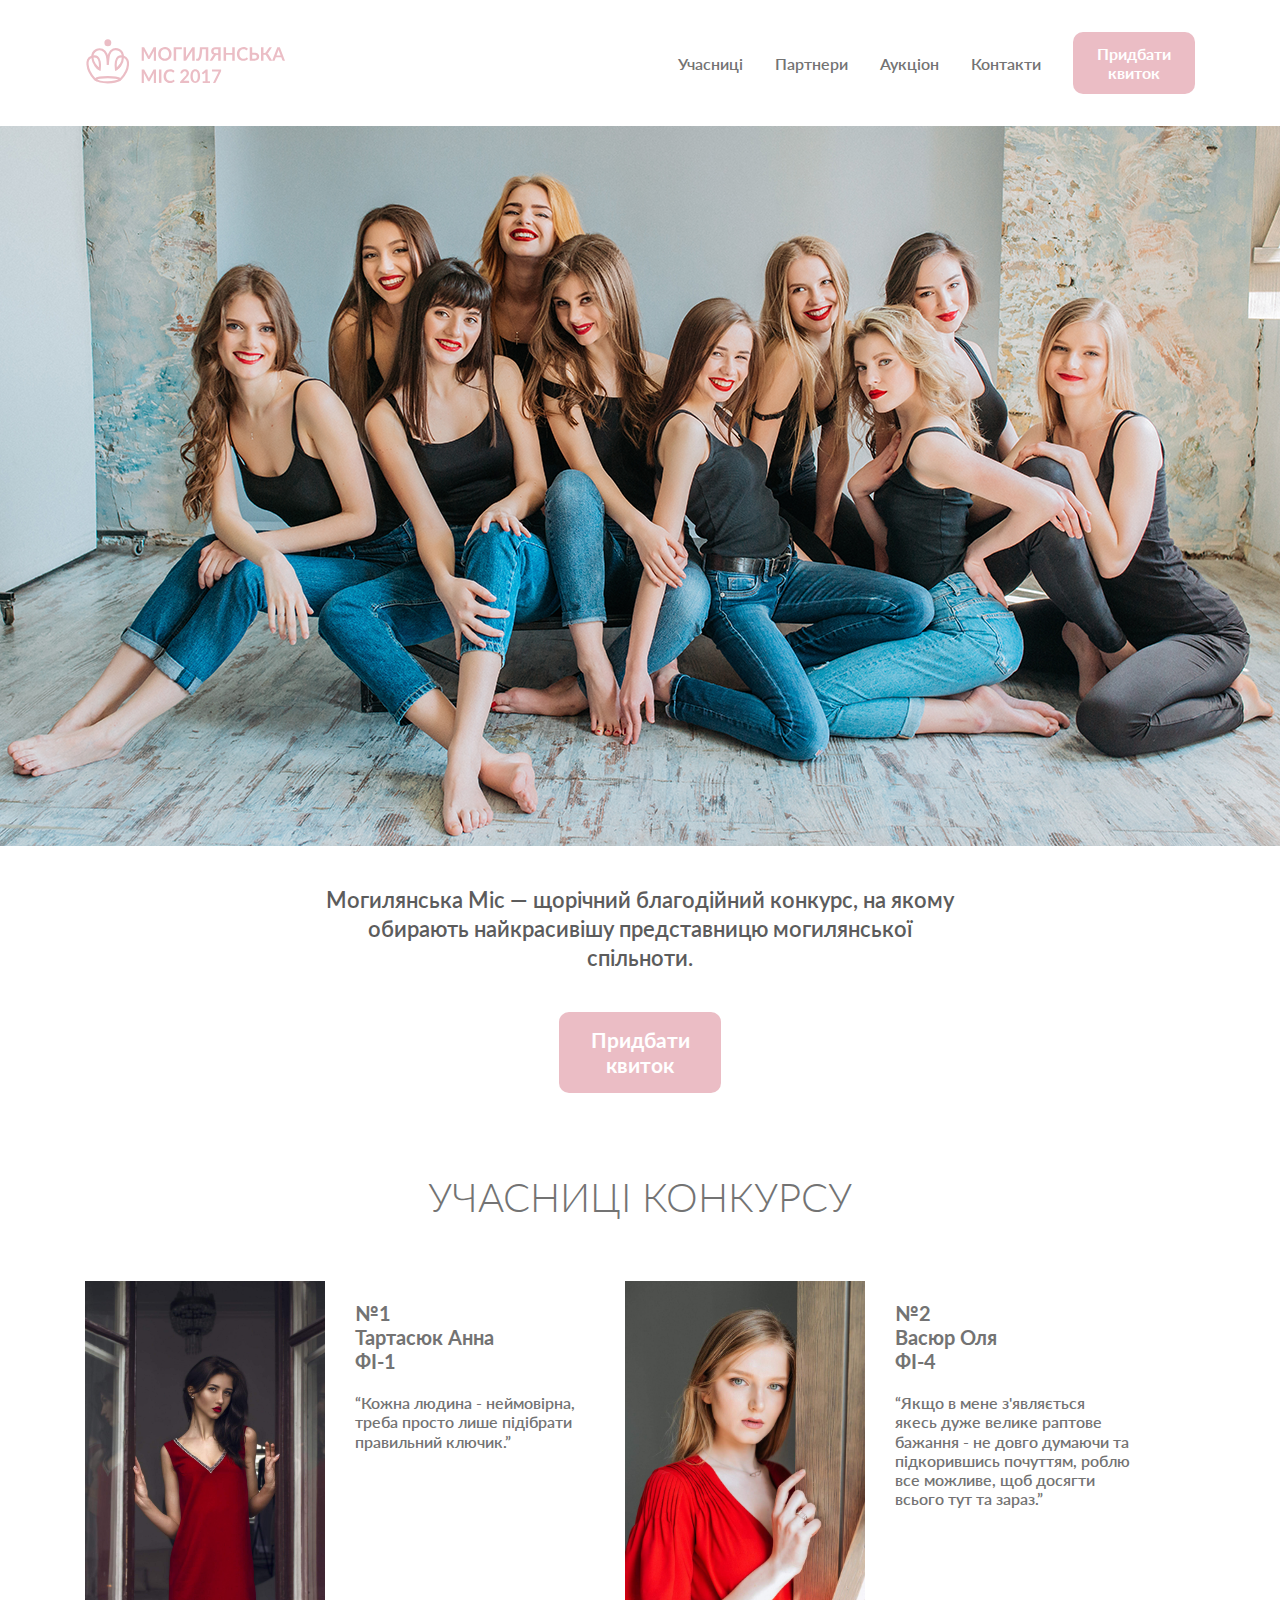
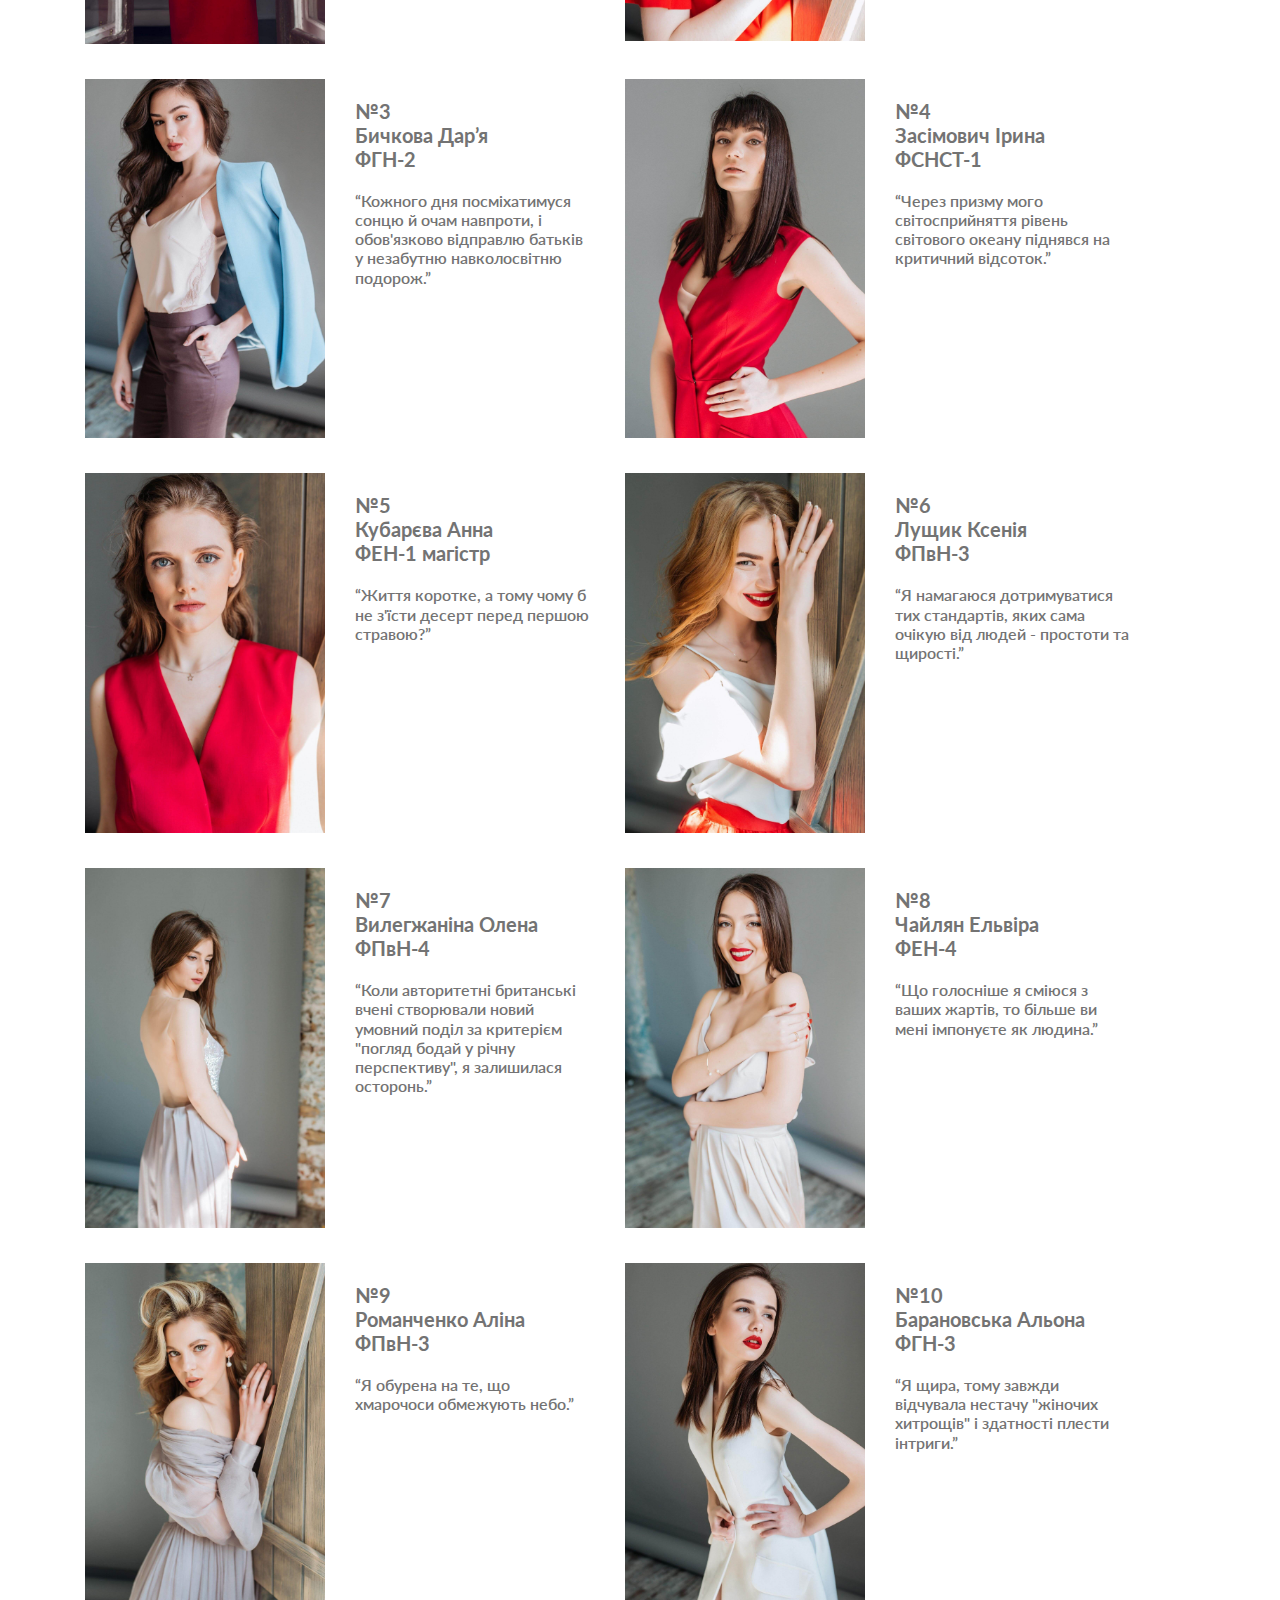
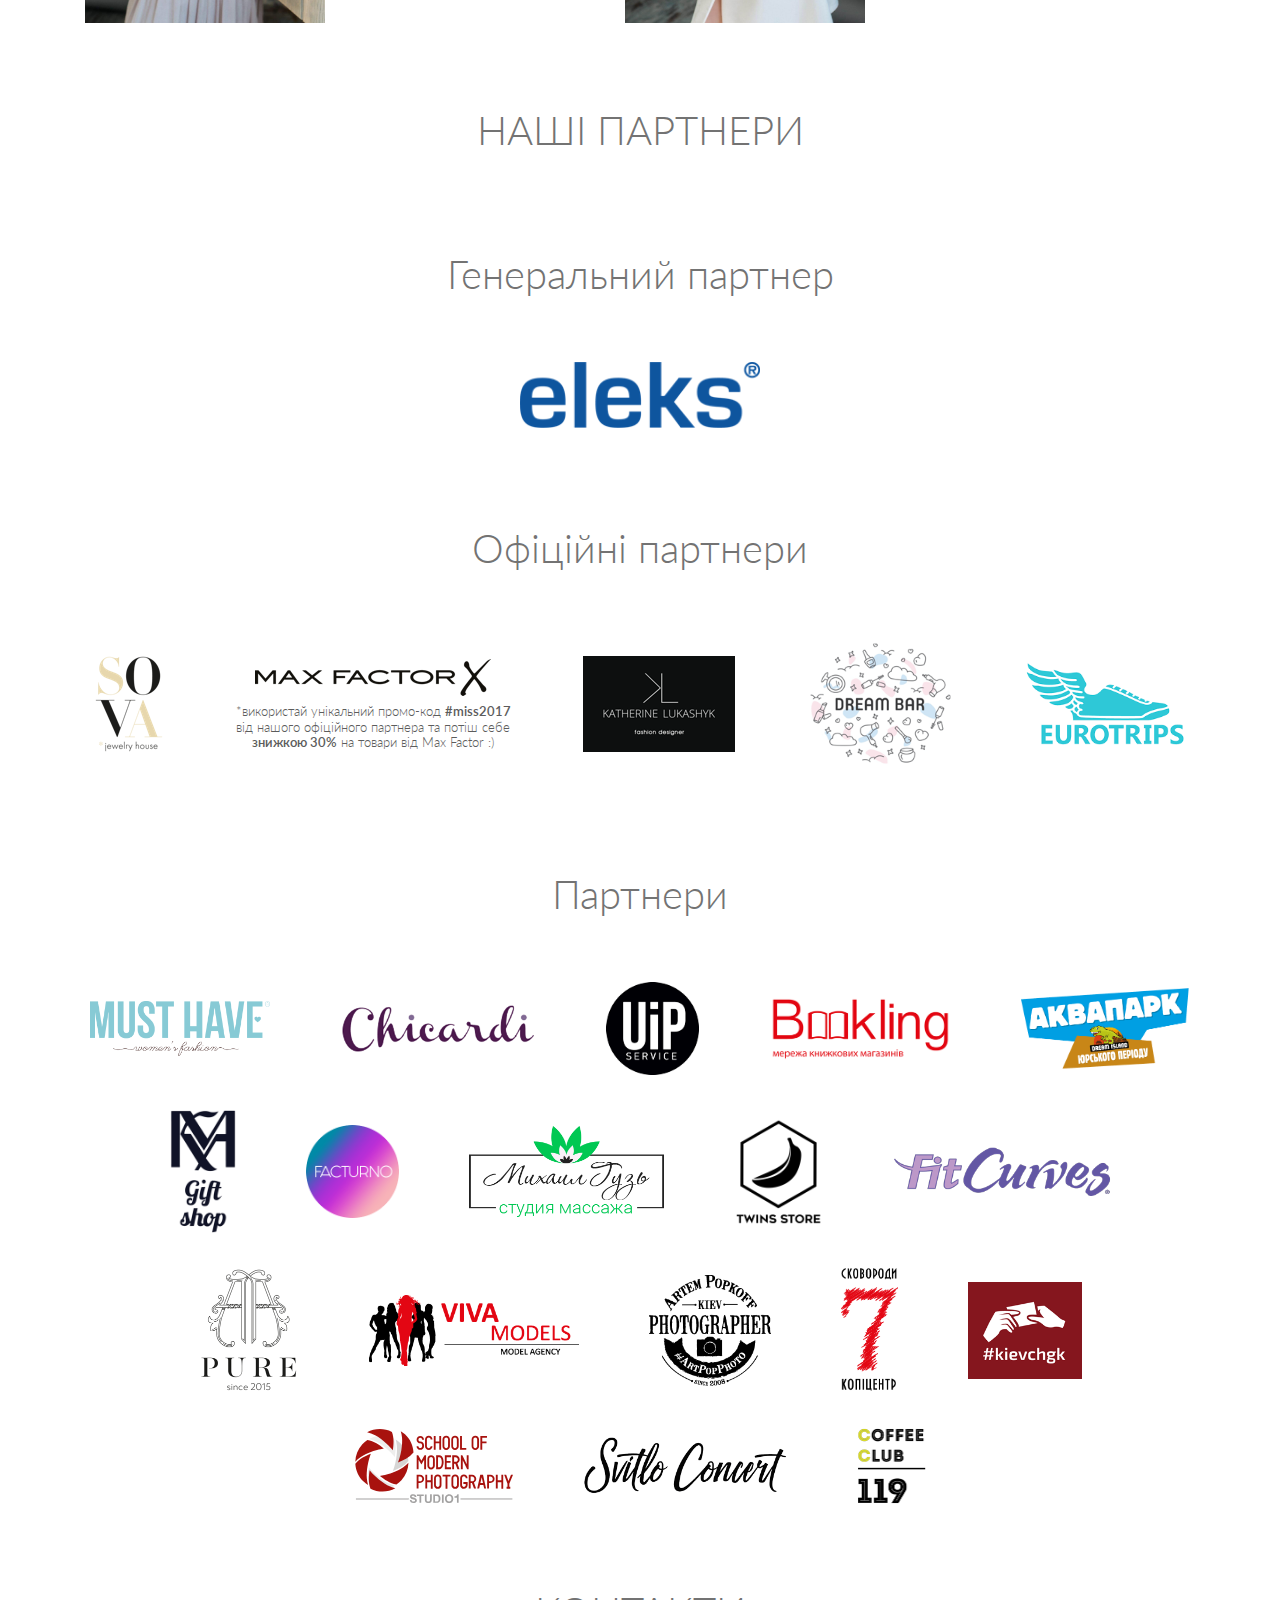
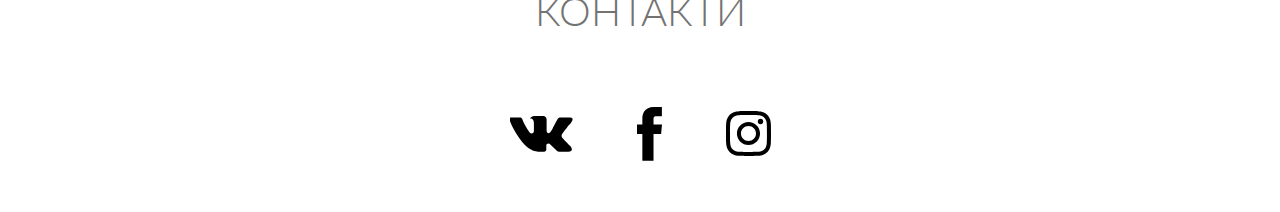
==== commit abfa54c0: "Added links and some improvements" ====
--- a/index.html
+++ b/index.html
@@ -52,7 +52,7 @@
   <img class="start-photo" src="./imgs/girls.png" />
 
   <div class="container description-section section">
-    <p class="description-section__text mb-5">Могилянська міс — щорічний благодійний конкурс, на якому обирають найкрасивішу представницю могилянської спільноти.</p>
+    <p class="description-section__text mb-5">Могилянська Міс — щорічний благодійний конкурс, на якому обирають найкрасивішу представницю могилянської спільноти.</p>
 
     <div class="">
       <a class="btn btn--large" href="https://2event.com/uk/events/867253">Придбати<br>квиток</a>
@@ -181,40 +181,90 @@
     <h2 class="h2 text-uppercase mb-7">Наші Партнери</h2>
 
     <h3 class="h2 mb-6">Генеральний партнер</h3>
-    <img class="d-block m-auto" src="./imgs/partners/eleks@2x.png" width="240" alt="Eleks logo" />
-
-    <h3 class="h2 mt-6 mb-6">Офіційні партнери</h3>
+    <a href="https://eleks.com/">
+      <img class="d-block m-auto" src="./imgs/partners/eleks@2x.png" width="240" alt="Eleks logo" />
+    </a>
+
+    <h3 class="h2 mt-7 mb-6">Офіційні партнери</h3>
 
     <div class="partners__list">
-      <img class="partners__item" src="./imgs/partners/sova@2x.png" />
-      <div class="partners__item">
-        <img class="d-block mx-auto mb-2" src="./imgs/partners/max-factor.png" />
-        <small class="d-block font-weight-light text-center">*використай унікальний промо-код #miss2017 від нашого офіційного партнера та потіш себе <strong>знижкою 30%</strong> на товари від Max Factor :)</small>
-      </div>
-      <img class="partners__item" src="./imgs/partners/lukashyk@2x.png" />
-      <img class="partners__item" src="./imgs/partners/dream-bar.png" width="220" />
-      <img class="partners__item" src="./imgs/partners/eurotrips.png" width="230" />
-    </div>
-
-    <h3 class="h2 mt-6 mb-6">Партнери</h3>
+      <a class="partners__link" href="https://sovajewels.com.ua/">
+        <img class="partners__item" src="./imgs/partners/sova@2x.png" />
+      </a>
+      <span class="partners__item">
+          <a class="partners__link" href="https://www.benice.com.ua/kosmetika-max-factor.html">
+            <img class="d-block mx-auto mb-2" src="./imgs/partners/max-factor.png" />
+          </a>
+          <small class="d-block font-weight-light text-center">*використай унікальний промо-код <strong>#miss2017</strong> від нашого офіційного партнера та потіш себе <strong>знижкою 30%</strong> на товари від Max Factor :)</small>
+      </span>
+      <a class="partners__link" href="http://lukashyk.com/">
+        <img class="partners__item" src="./imgs/partners/lukashyk@2x.png" />
+      </a>
+      <a class="partners__link" href="http://dreambar.com.ua/">
+        <img class="partners__item" src="./imgs/partners/dream-bar.png" width="220" />
+      </a>
+      <a class="partners__link" href="http://eurotrips.com.ua/">
+        <img class="partners__item" src="./imgs/partners/eurotrips.png" width="230" />
+      </a>
+    </div>
+
+    <h3 class="h2 mt-7 mb-6">Партнери</h3>
     <div class="partners__list">
-      <img class="partners__item" src="./imgs/partners/must-have.png" width="250" />
-      <img class="partners__item" src="./imgs/partners/chicardi.png" width="266" />
-      <img class="partners__item" src="./imgs/partners/uip.png" width="163" />
-      <img class="partners__item" src="./imgs/partners/bookling.png" width="252" />
-      <img class="partners__item" src="./imgs/partners/aquapark.png" width="240" />
-      <img class="partners__item" src="./imgs/partners/kma-giftshop.png" width="136" />
-      <img class="partners__item" src="./imgs/partners/facturno.png" width="163" />
-      <img class="partners__item" src="./imgs/partners/massage-studio.png" width="265" />
-      <img class="partners__item" src="./imgs/partners/twins-store.png" width="159" />
-      <img class="partners__item" src="./imgs/partners/fitcurves.png" width="288" />
-      <img class="partners__item" src="./imgs/partners/pure.png" width="170" />
-      <img class="partners__item" src="./imgs/partners/viva-models.png" width="280" />
-      <img class="partners__item" src="./imgs/partners/popkov.png" width="192" />
-      <img class="partners__item" src="./imgs/partners/print.png" width="127" />
-      <img class="partners__item" src="./imgs/partners/chgk.png" width="184" />
-      <img class="partners__item" src="./imgs/partners/studio-one.svg" width="228" />
-      <img class="partners__item" src="./imgs/partners/svitlo-concert.png" width="274" />
+      <a class="partners__link" href="http://musthave.ua/ua/catalog/dress/">
+        <img class="partners__item" src="./imgs/partners/must-have.png" width="250" />
+      </a>
+
+      <a class="partners__link" href="http://chicardi.com/ua">
+        <img class="partners__item" src="./imgs/partners/chicardi.png" width="266" />
+      </a>
+      <a class="partners__link" href="https://uip.me/">
+        <img class="partners__item" src="./imgs/partners/uip.png" width="163" />
+      </a>
+      <a class="partners__link" href="http://bookling.ua/">
+        <img class="partners__item" src="./imgs/partners/bookling.png" width="252" />
+      </a>
+      <a class="partners__link" href="http://aqua.dreamtown.ua/">
+        <img class="partners__item" src="./imgs/partners/aquapark.png" width="240" />
+      </a>
+      <a class="partners__link" href="http://kmagiftshop.com/">
+        <img class="partners__item" src="./imgs/partners/kma-giftshop.png" width="136" />
+      </a>
+      <a class="partners__link" href="https://vk.com/facturno">
+        <img class="partners__item" src="./imgs/partners/facturno.png" width="163" />
+      </a>
+      <a class="partners__link" href="https://massage.co.ua/">
+        <img class="partners__item" src="./imgs/partners/massage-studio.png" width="265" />
+      </a>
+      <a class="partners__link" href="http://twinsstore.com.ua/">
+        <img class="partners__item" src="./imgs/partners/twins-store.png" width="159" />
+      </a>
+      <a class="partners__link" href="http://www.fitcurves.org/">
+        <img class="partners__item" src="./imgs/partners/fitcurves.png" width="288" />
+      </a>
+      <a class="partners__link" href="https://www.instagram.com/pure.brand/">
+        <img class="partners__item" src="./imgs/partners/pure.png" width="170" />
+      </a>
+      <a class="partners__link" href="http://www.vivamodels.com.ua/ru/">
+        <img class="partners__item" src="./imgs/partners/viva-models.png" width="280" />
+      </a>
+      <a class="partners__link" href="http://artpopphoto.com/">
+        <img class="partners__item" src="./imgs/partners/popkov.png" width="192" />
+      </a>
+      <a class="partners__link" href="http://www.na-zakaz.kiev.ua/">
+        <img class="partners__item" src="./imgs/partners/print.png" width="127" />
+      </a>
+      <a class="partners__link" href="https://www.facebook.com/chgk.kiev.ua/">
+        <img class="partners__item" src="./imgs/partners/chgk.png" width="184" />
+      </a>
+      <a class="partners__link" href="http://www.studio1.com.ua/fotoshkola/">
+        <img class="partners__item" src="./imgs/partners/studio-one.svg" width="228" />
+      </a>
+      <a class="partners__link" href="https://svitloconcert.com/">
+        <img class="partners__item" src="./imgs/partners/svitlo-concert.png" width="274" />
+      </a>
+      <a class="partners__link" href="https://www.facebook.com/coffeeclub119/">
+        <img class="partners__item" src="./imgs/partners/119-club@original.png" width="139" />
+      </a>
     </div>
   </section>
 
@@ -222,7 +272,7 @@
     <h2 class="h2 mb-6 text-uppercase">Контакти</h2>
 
     <nav class="contacts__nav nav align-items-center justify-content-center">
-      <a class="contacts__link nav-link" href="#">
+      <a class="contacts__link nav-link" href="https://vk.com/misskma2017">
         <svg class="contacts__vk" x="0px" y="0px" width="63" fill="#FFF" viewBox="-282.9 415.4 20.3 11.5">
             <path fill="#000" class="contacts__shape" d="M-263.5,415.9h-3.3c-0.3,0-0.5,0.2-0.7,0.4c0,0-1.3,2.4-1.7,3.2c-1.1,2.2-1.9,1.5-1.9,0.5v-3.5c0-0.6-0.5-1.1-1.1-1.1h-2.5
             c-0.7-0.1-1.3,0.3-1.8,0.8c0,0,1.3-0.2,1.3,1.5c0,0.4,0,1.6,0,2.6c0,0.4-0.3,0.7-0.7,0.7c-0.2,0-0.4-0.1-0.6-0.2
@@ -232,13 +282,13 @@
             C-263,417.6-262,415.9-263.5,415.9z"></path>
         </svg>
       </a>
-      <a class="contacts__link  nav-link" href="#">
+      <a class="contacts__link  nav-link" href="https://www.facebook.com/events/647005022172111/">
         <svg class="contacts__fb" x="0px" y="0px" width="25" fill="#FFF" viewBox="-251 398.3 22.4 48.3">
           <path fill="#000" class="contacts__shape" d="M-228.6,413.9h-7.6v-5c0-1.9,1.2-2.3,2.1-2.3c0.9,0,5.4,0,5.4,0v-8.3l-7.4,0c-8.2,0-10.1,6.2-10.1,10.1v5.5h-4.8v8.5h4.8
           c0,10.9,0,24.1,0,24.1h10c0,0,0-13.3,0-24.1h6.8L-228.6,413.9z"></path>
         </svg>
       </a>
-      <a class="contacts__link  nav-link" href="#" >
+      <a class="contacts__link  nav-link" href="https://www.instagram.com/missnaukma/" >
         <svg class="contacts__insta" width="45" x="0px" y="0px" viewBox="-16.3 117.1 258.8 258.8">
         <g class="contacts__shape">
         	<path d="M235.7,161.7c-3.3-8.5-7.7-15.7-14.9-22.9c-7.2-7.2-14.4-11.6-22.9-14.9c-8.2-3.2-17.7-5.4-31.4-6
--- a/css/main.css
+++ b/css/main.css
@@ -4232,6 +4232,10 @@
   margin-bottom: 1rem;
   padding-left: 35px;
   padding-right: 35px; }
+.partners__link {
+  border: 0;
+  display: block;
+  text-decoration: none; }
 
 .contacts__link {
   padding-left: 1.5rem;
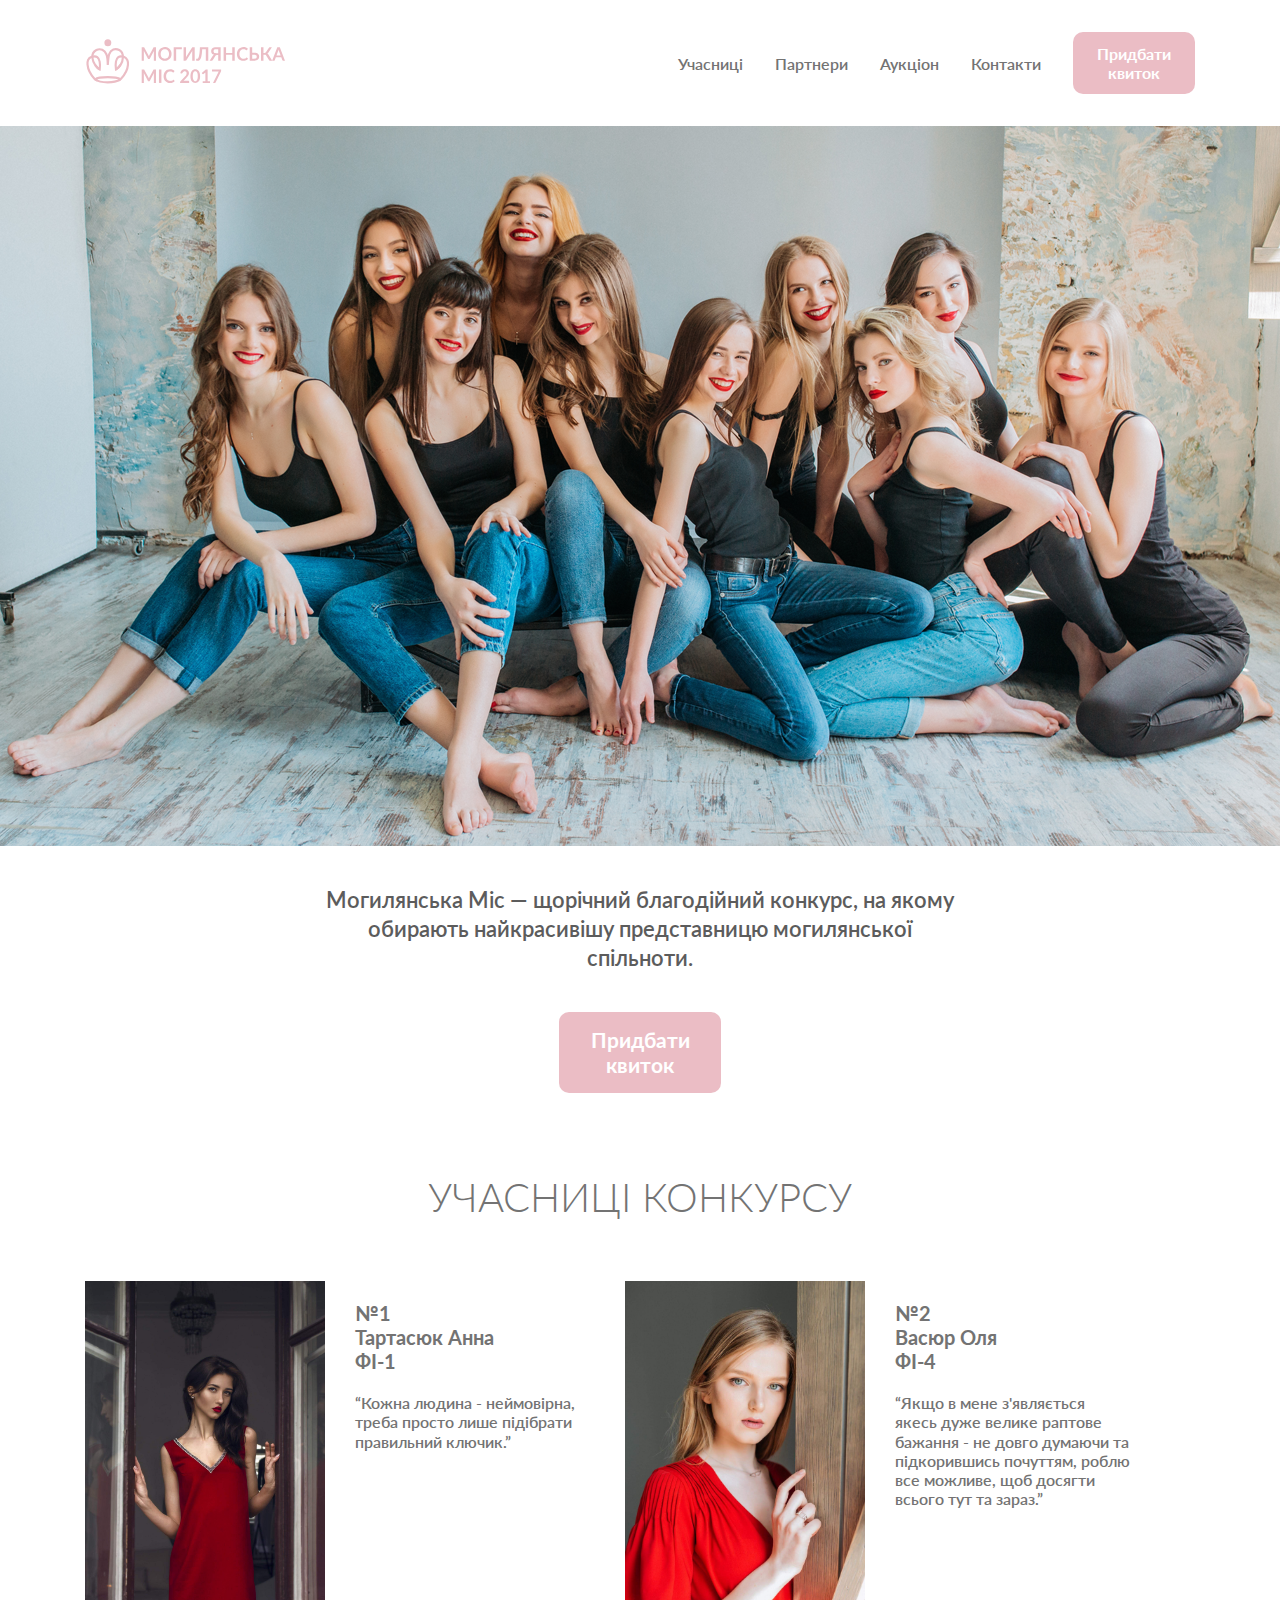
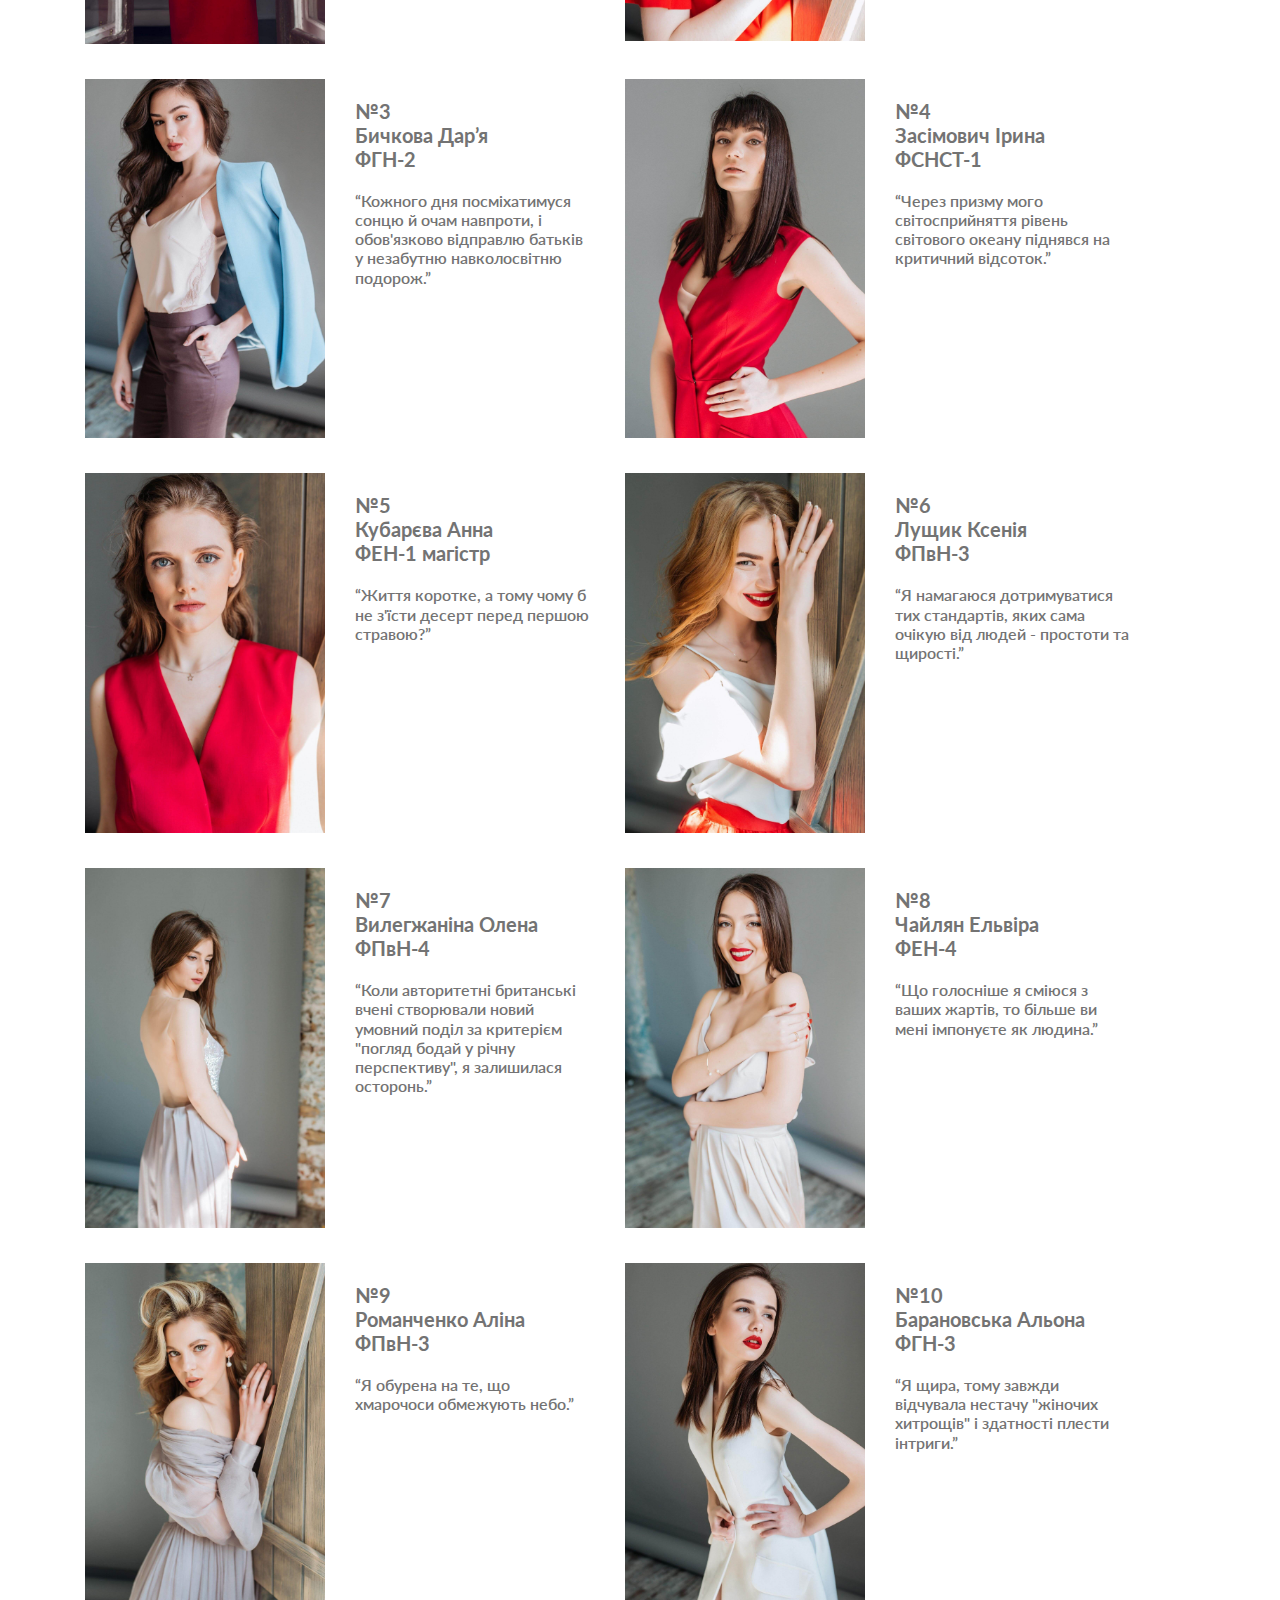
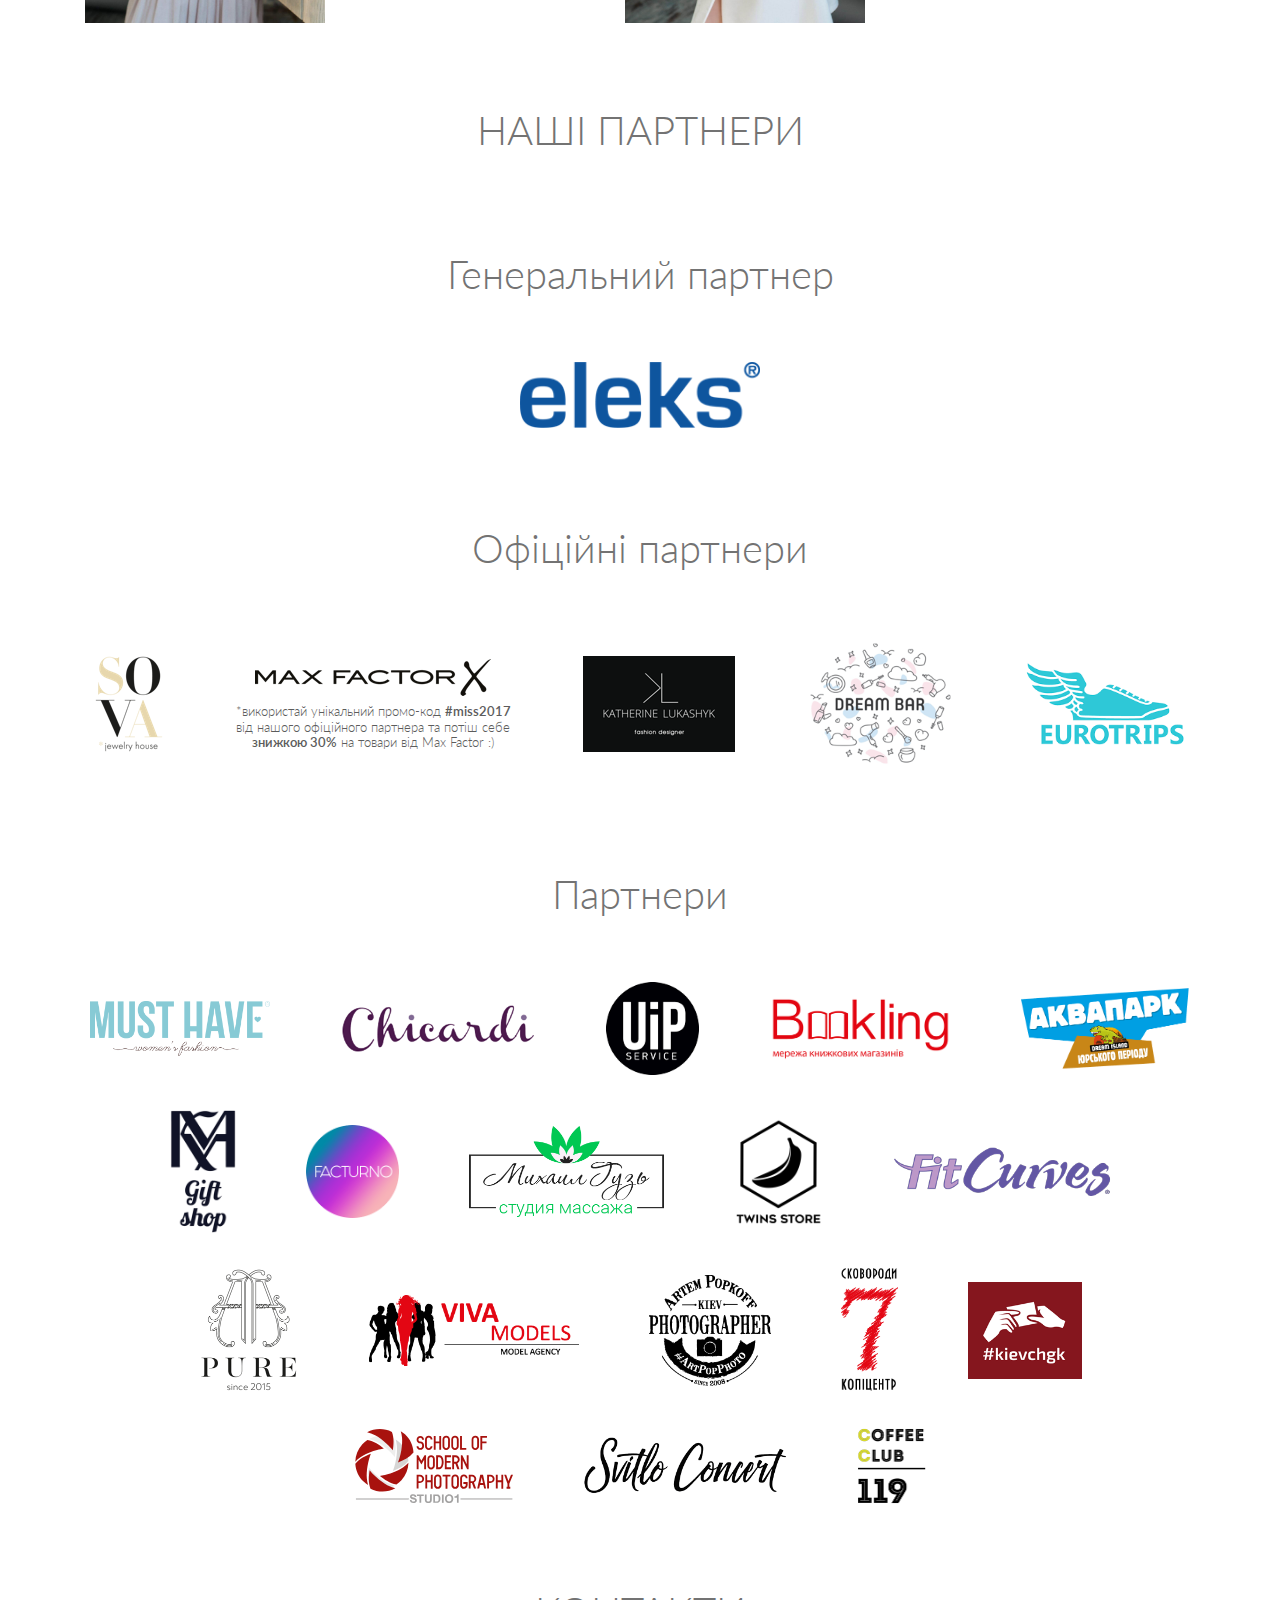
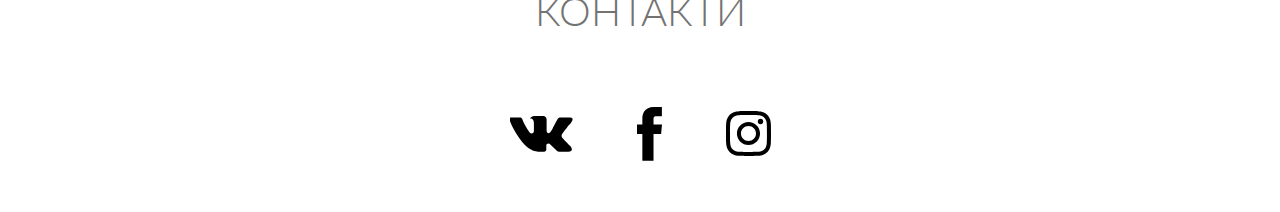
==== commit 1f81e3a0: "Changed girls photo" ====
--- a/index.html
+++ b/index.html
@@ -8,7 +8,7 @@
     <meta name="viewport" content="width=device-width, initial-scale=1">
 
     <meta property="og:title" content="Могилянська Міс 2017" />
-    <meta property="og:image" content="http://misskma.org.ua/landing/fb_share.jpg" />
+    <meta property="og:image" content="http://misskma.org.ua/imgs/girls.png" />
     <meta property="og:description" content="Могилянська міс — щорічний благодійний конкурс, на якому обирають найкрасивішу представницю могилянської спільноти." />
     <meta property="og:url" content="http://misskma.org.ua" />
 
@@ -49,7 +49,7 @@
 
 <main>
 
-  <img class="start-photo" src="./imgs/girls.png" />
+  <img class="start-photo" src="./imgs/girls.png" srcset="./imgs/girls.png 1x, ./imgs/girls@1900.png 2x," />
 
   <div class="container description-section section">
     <p class="description-section__text mb-5">Могилянська Міс — щорічний благодійний конкурс, на якому обирають найкрасивішу представницю могилянської спільноти.</p>
@@ -314,6 +314,7 @@
 
 
 <script src="./bower_components/jquery/dist/jquery.min.js"></script>
+<script src="./bower_components/picturefill/dist/picturefill.min.js"></script>
 <script src="./js/modernizr-custom.js"></script>
 <script src="./js/Utility.js"></script>
 <script src="./js/main.js"></script>
--- a/css/main.css
+++ b/css/main.css
@@ -4092,7 +4092,7 @@
   font-weight: 600;
   font-style: normal; }
 html {
-  font-family: Lato;
+  font-family: Lato, sans-serif;
   font-size: 14px;
   line-height: 1.2;
   font-weight: normal;
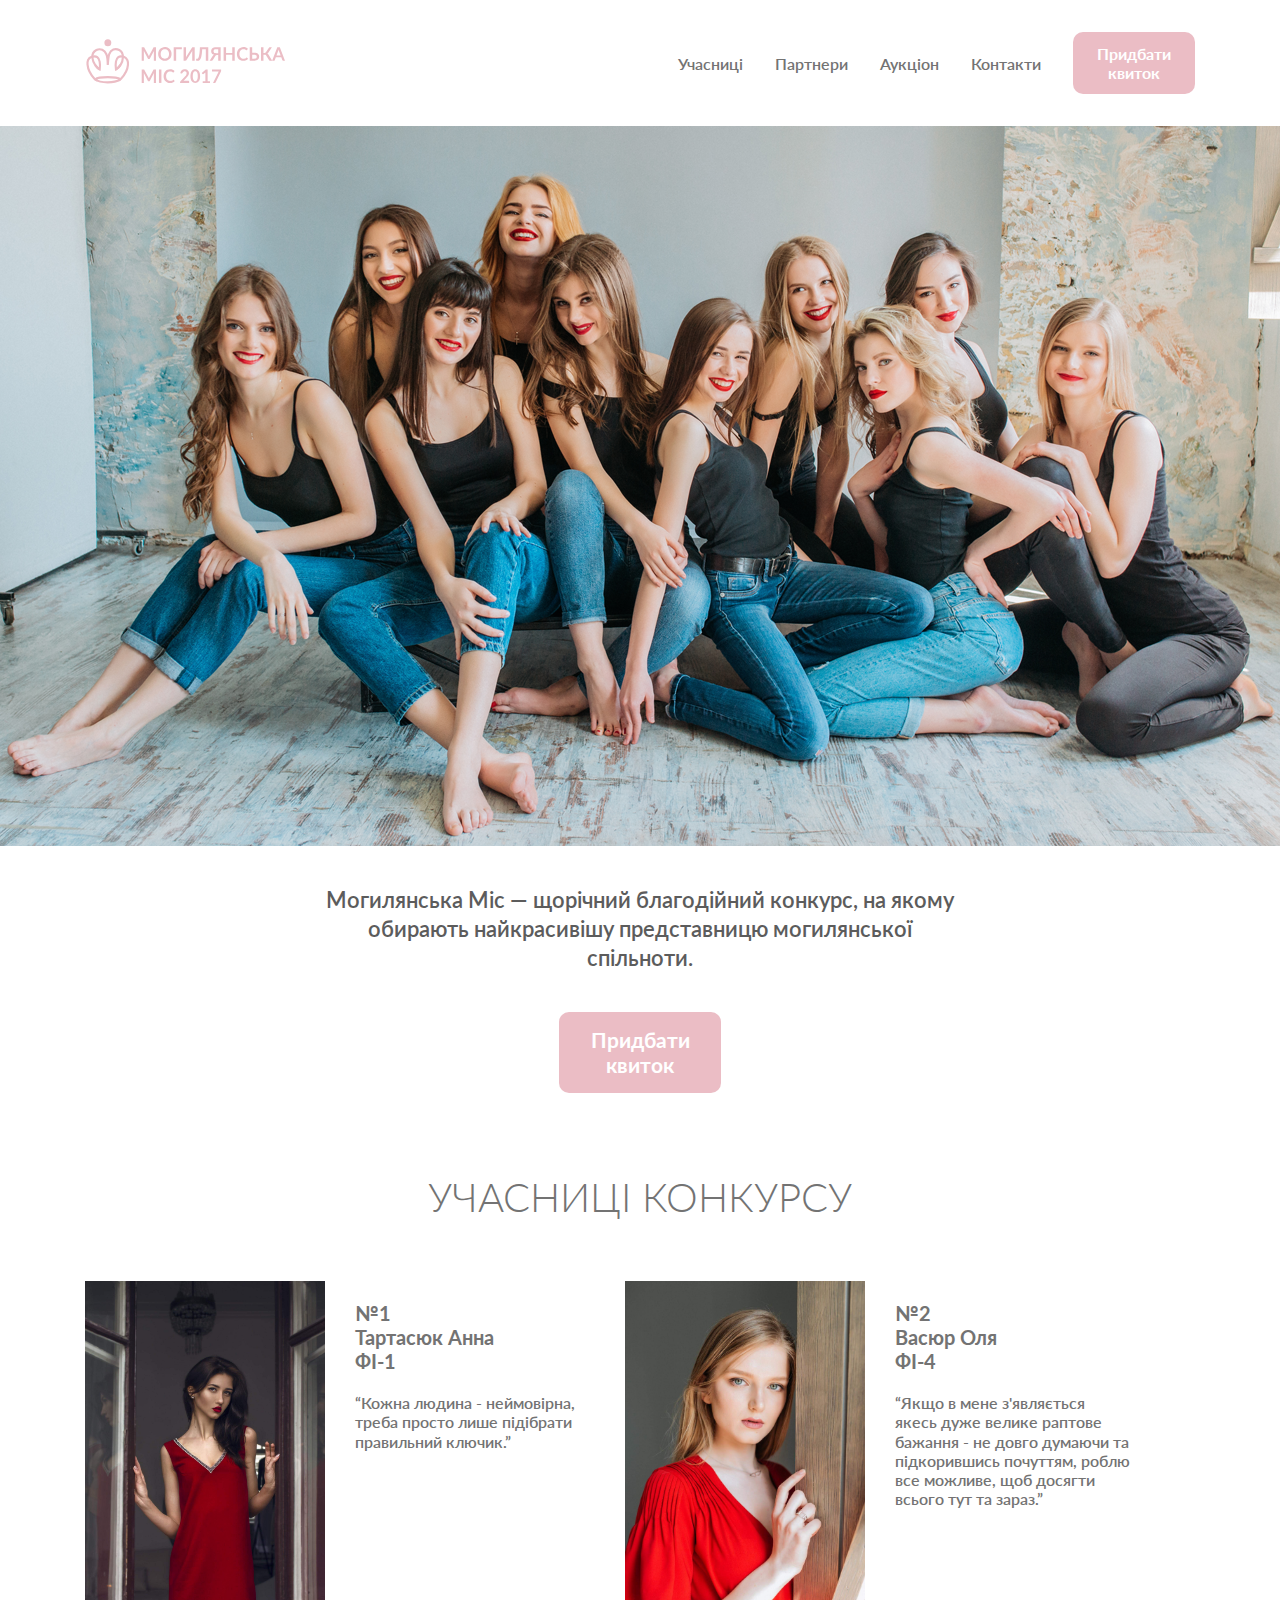
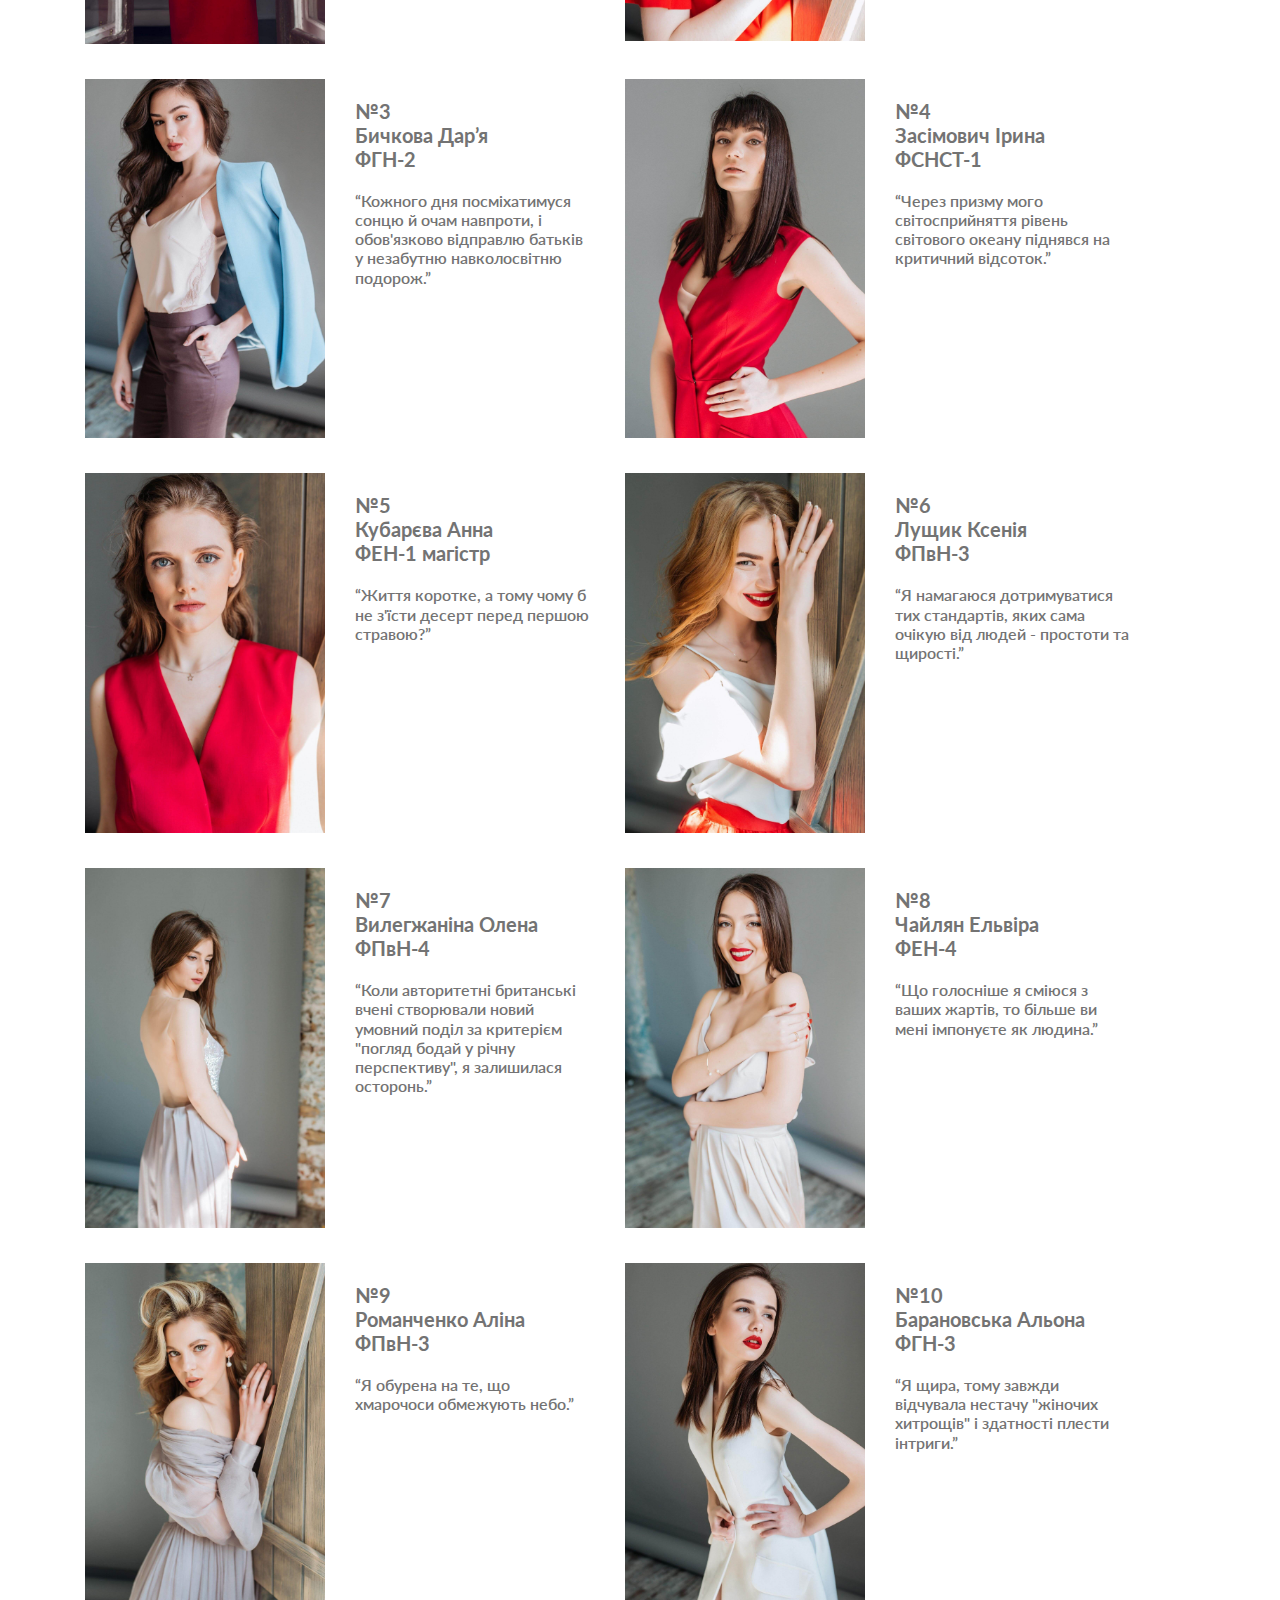
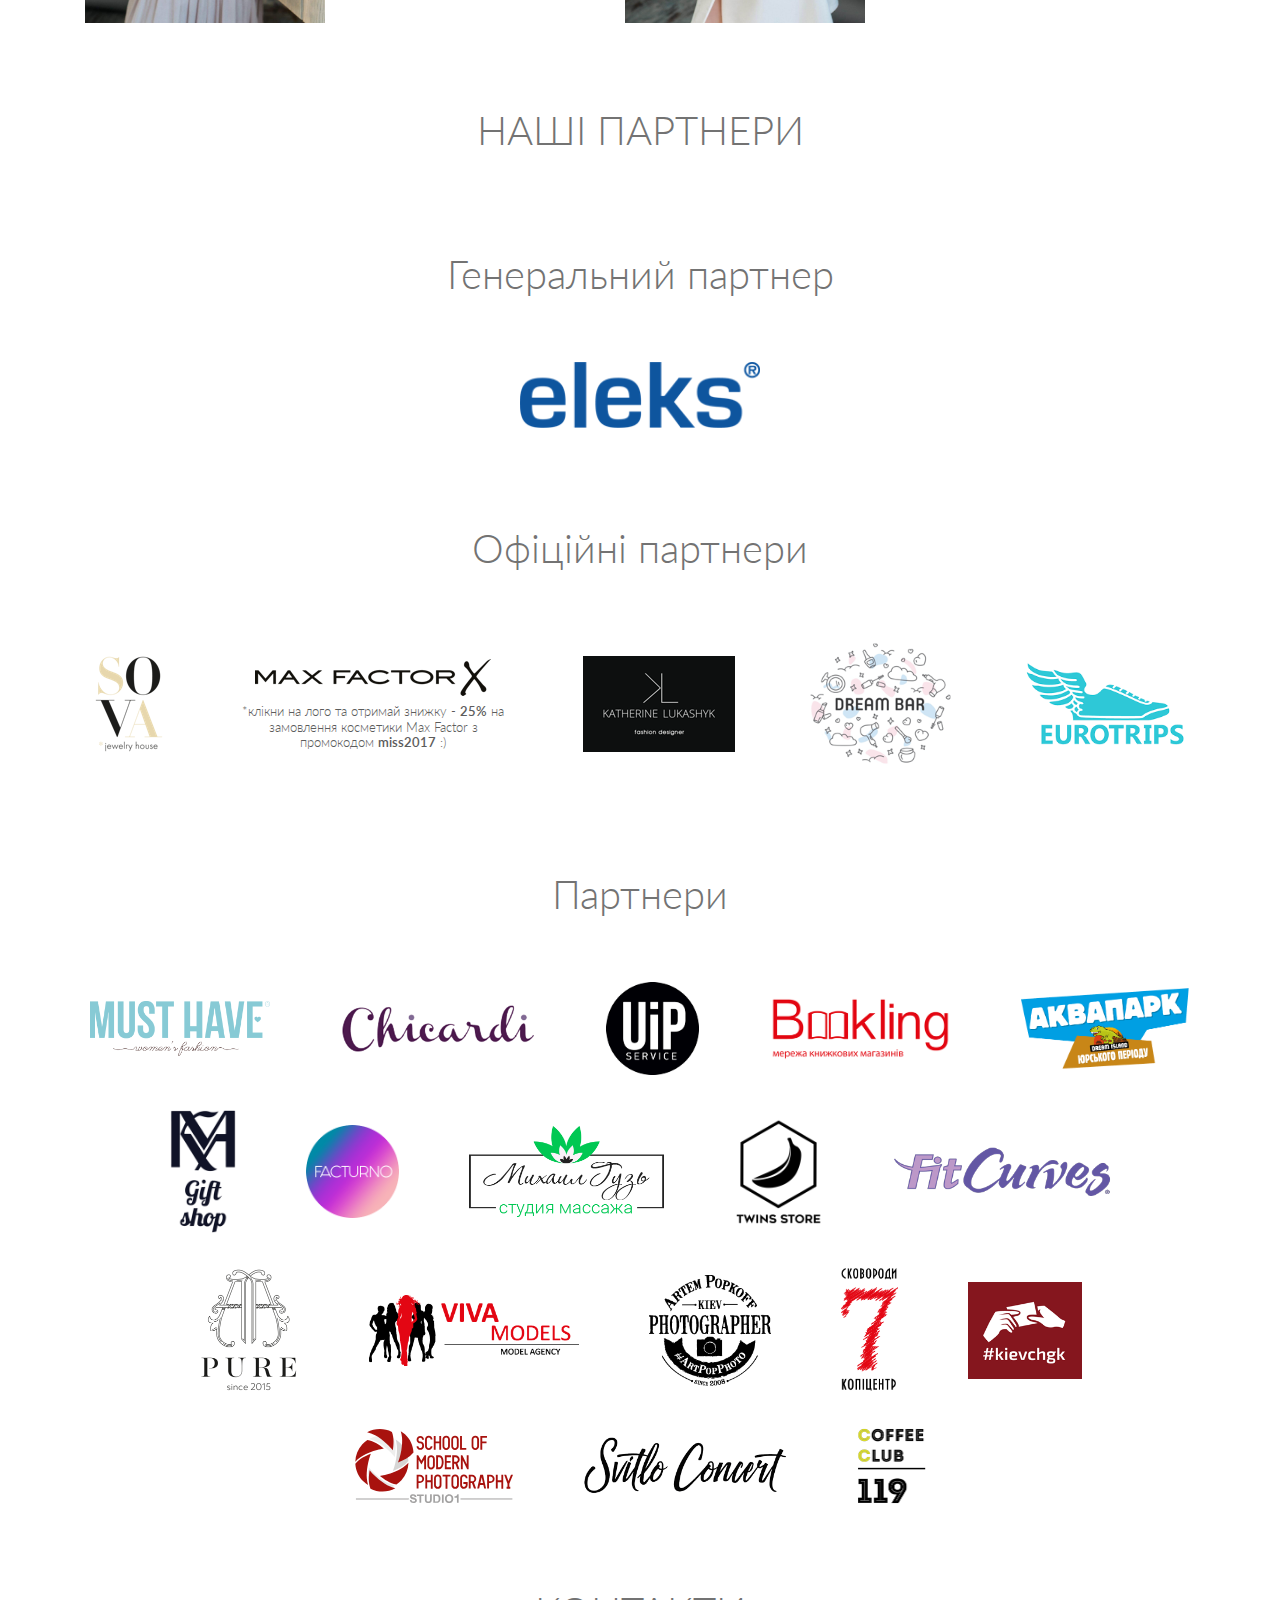
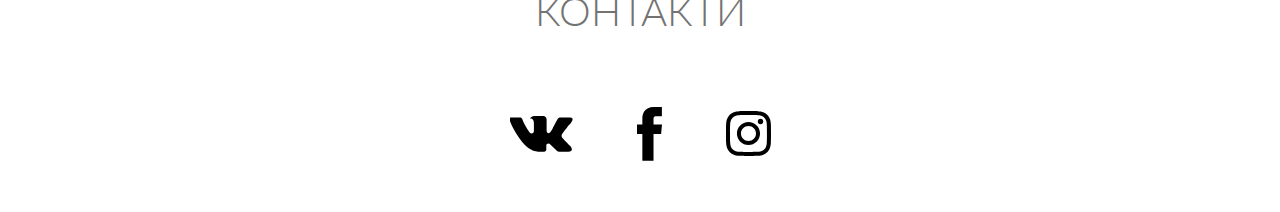
==== commit 345fc2c2: "Updated Maxfactor text" ====
--- a/index.html
+++ b/index.html
@@ -49,7 +49,10 @@
 
 <main>
 
-  <img class="start-photo" src="./imgs/girls.png" srcset="./imgs/girls.png 1x, ./imgs/girls@1900.png 2x," />
+  <picture>
+    <source media="(min-width: 800px)" srcset="./imgs/girls.png 1x, ./imgs/girls@1900.png 2x">
+    <img class="start-photo" src="./imgs/girls@800.png" />
+  </picture>
 
   <div class="container description-section section">
     <p class="description-section__text mb-5">Могилянська Міс — щорічний благодійний конкурс, на якому обирають найкрасивішу представницю могилянської спільноти.</p>
@@ -195,7 +198,7 @@
           <a class="partners__link" href="https://www.benice.com.ua/kosmetika-max-factor.html">
             <img class="d-block mx-auto mb-2" src="./imgs/partners/max-factor.png" />
           </a>
-          <small class="d-block font-weight-light text-center">*використай унікальний промо-код <strong>#miss2017</strong> від нашого офіційного партнера та потіш себе <strong>знижкою 30%</strong> на товари від Max Factor :)</small>
+          <small class="d-block font-weight-light text-center">*клікни на лого та отримай знижку - <strong>25%</strong> на замовлення косметики Max Factor з промокодом <strong>miss2017</strong> :)</small>
       </span>
       <a class="partners__link" href="http://lukashyk.com/">
         <img class="partners__item" src="./imgs/partners/lukashyk@2x.png" />
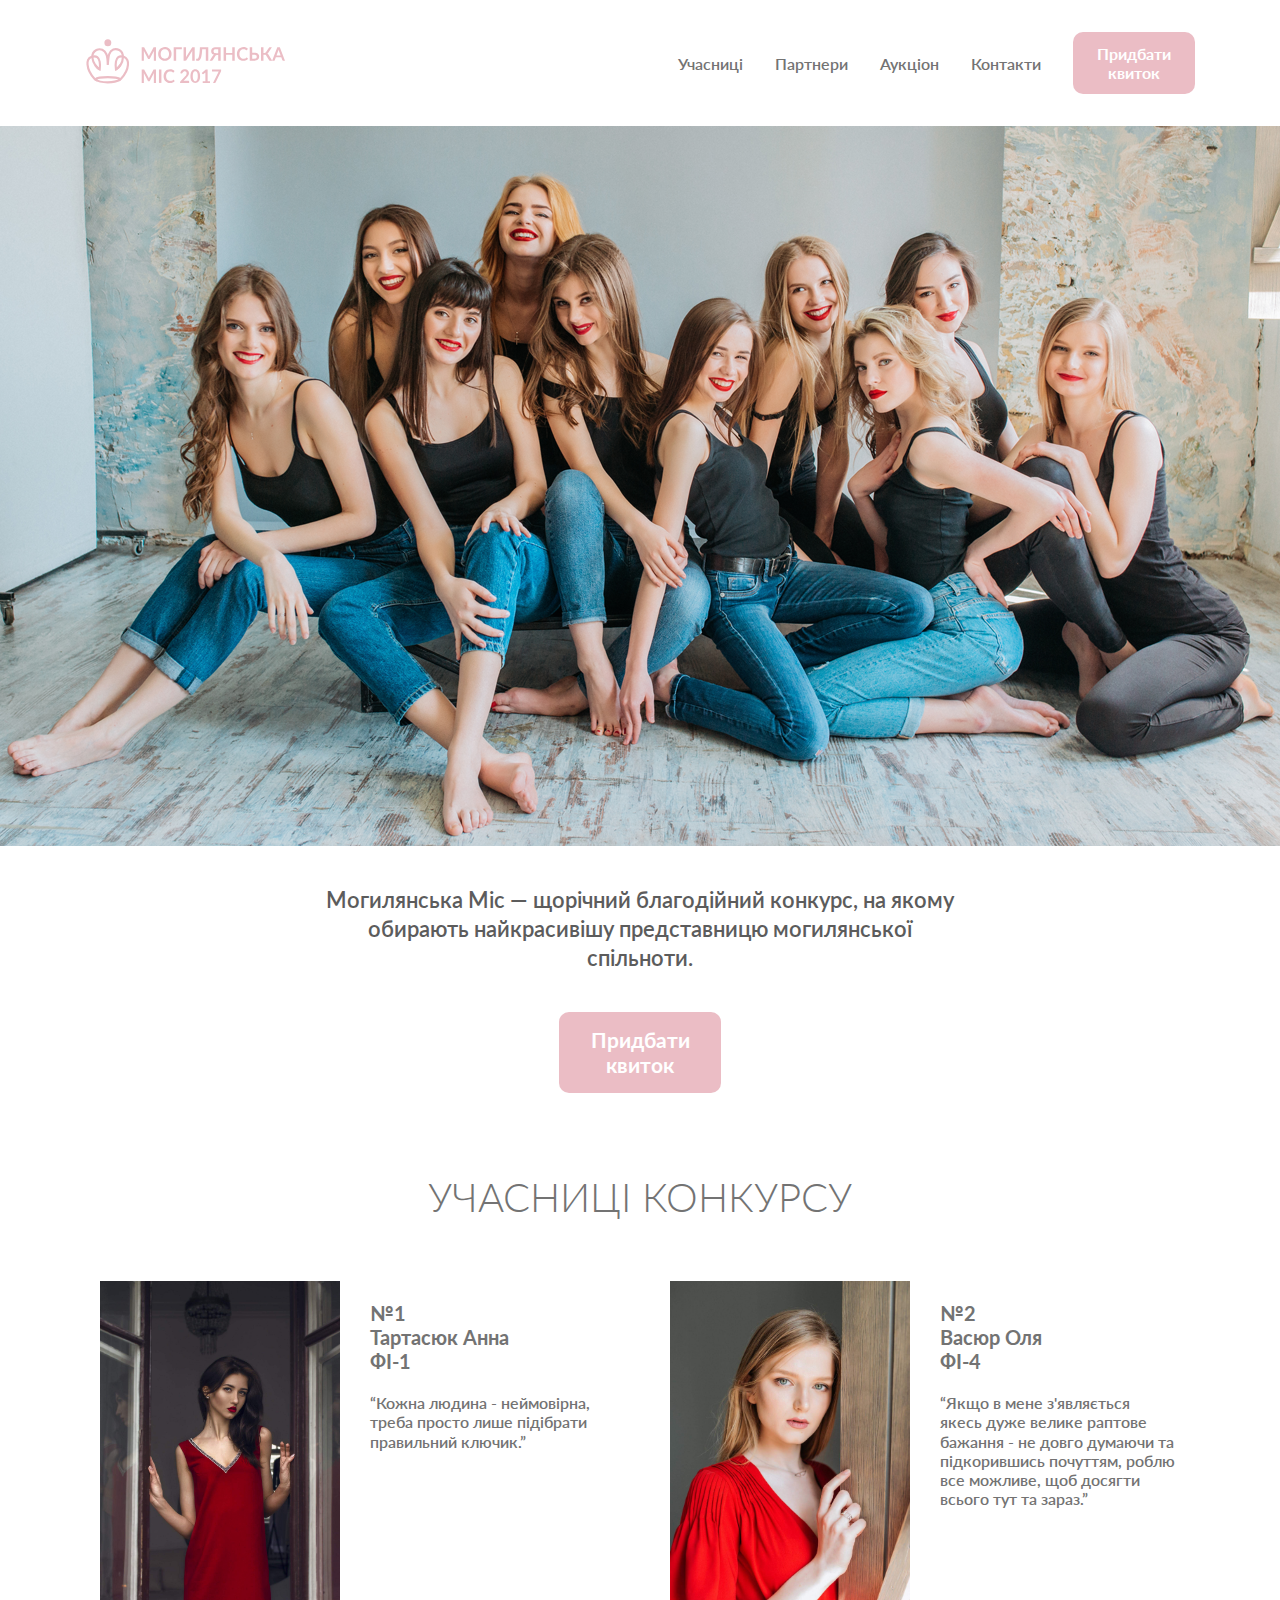
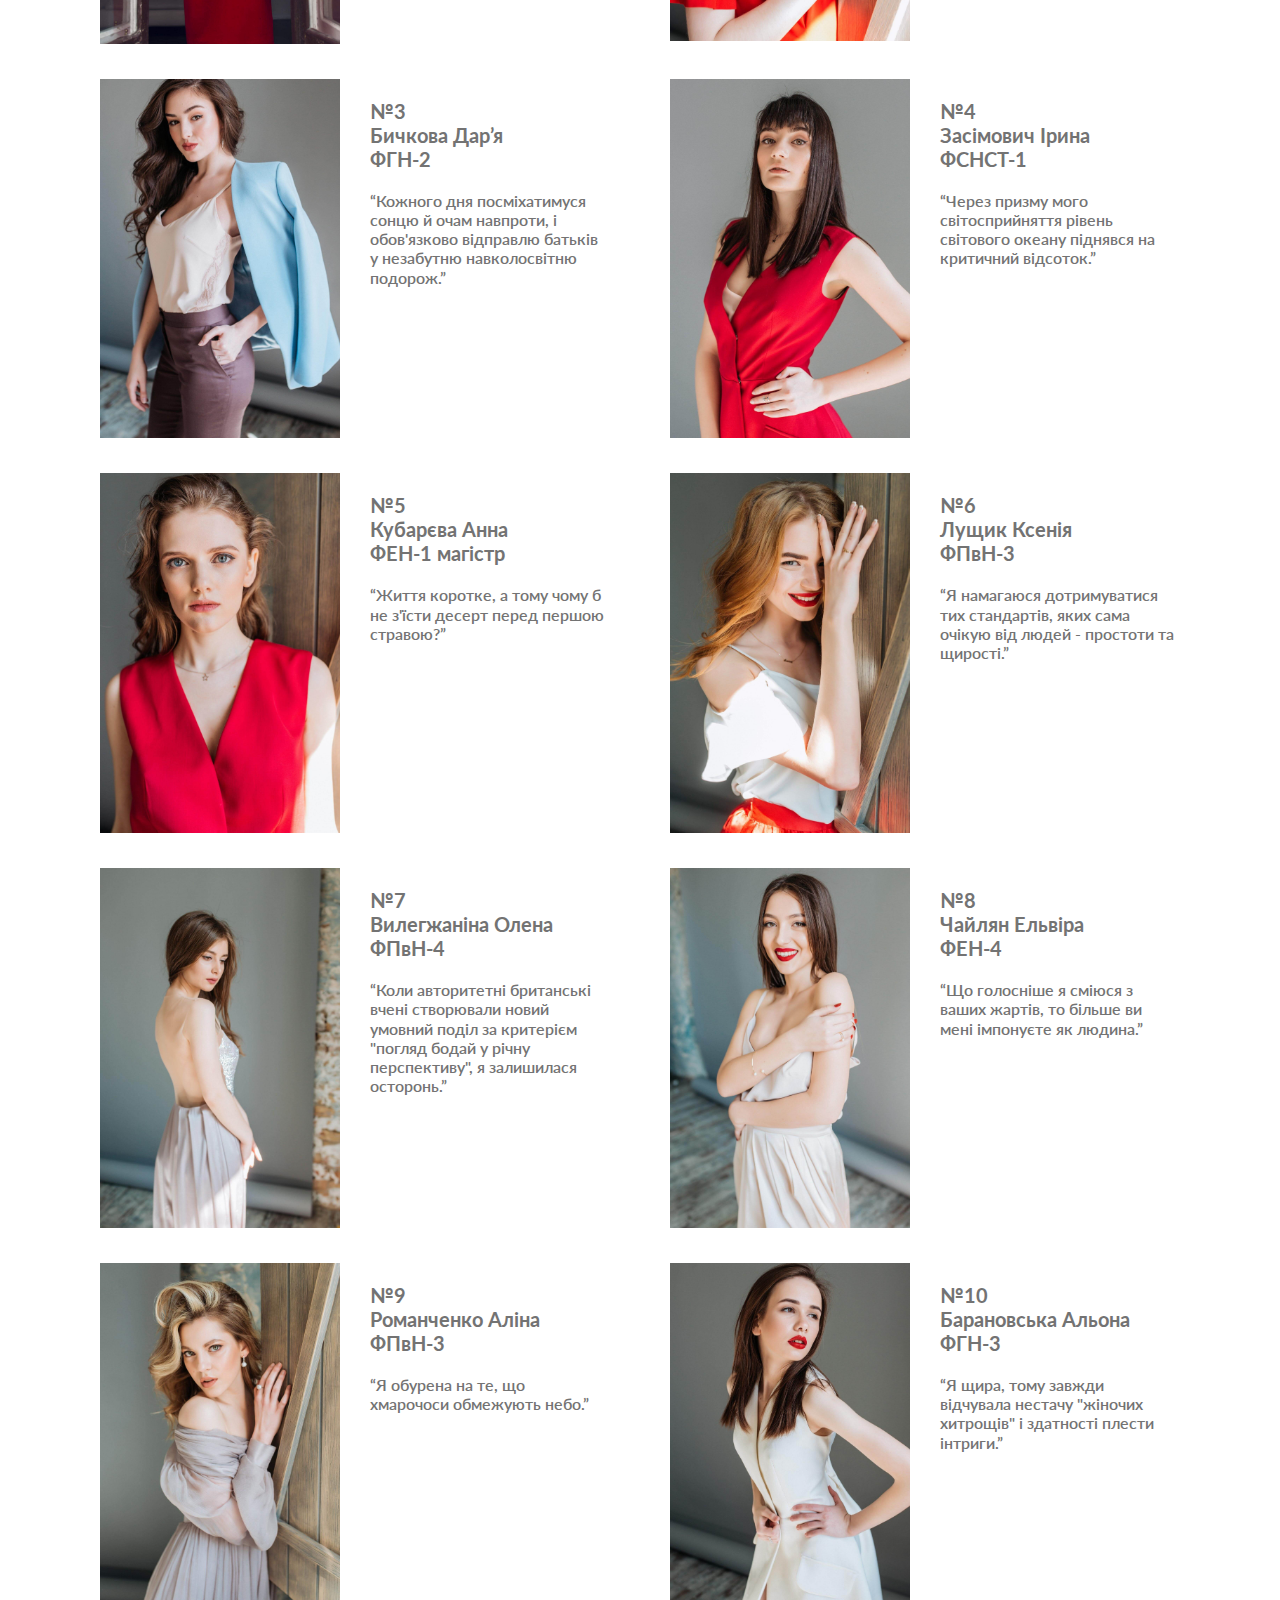
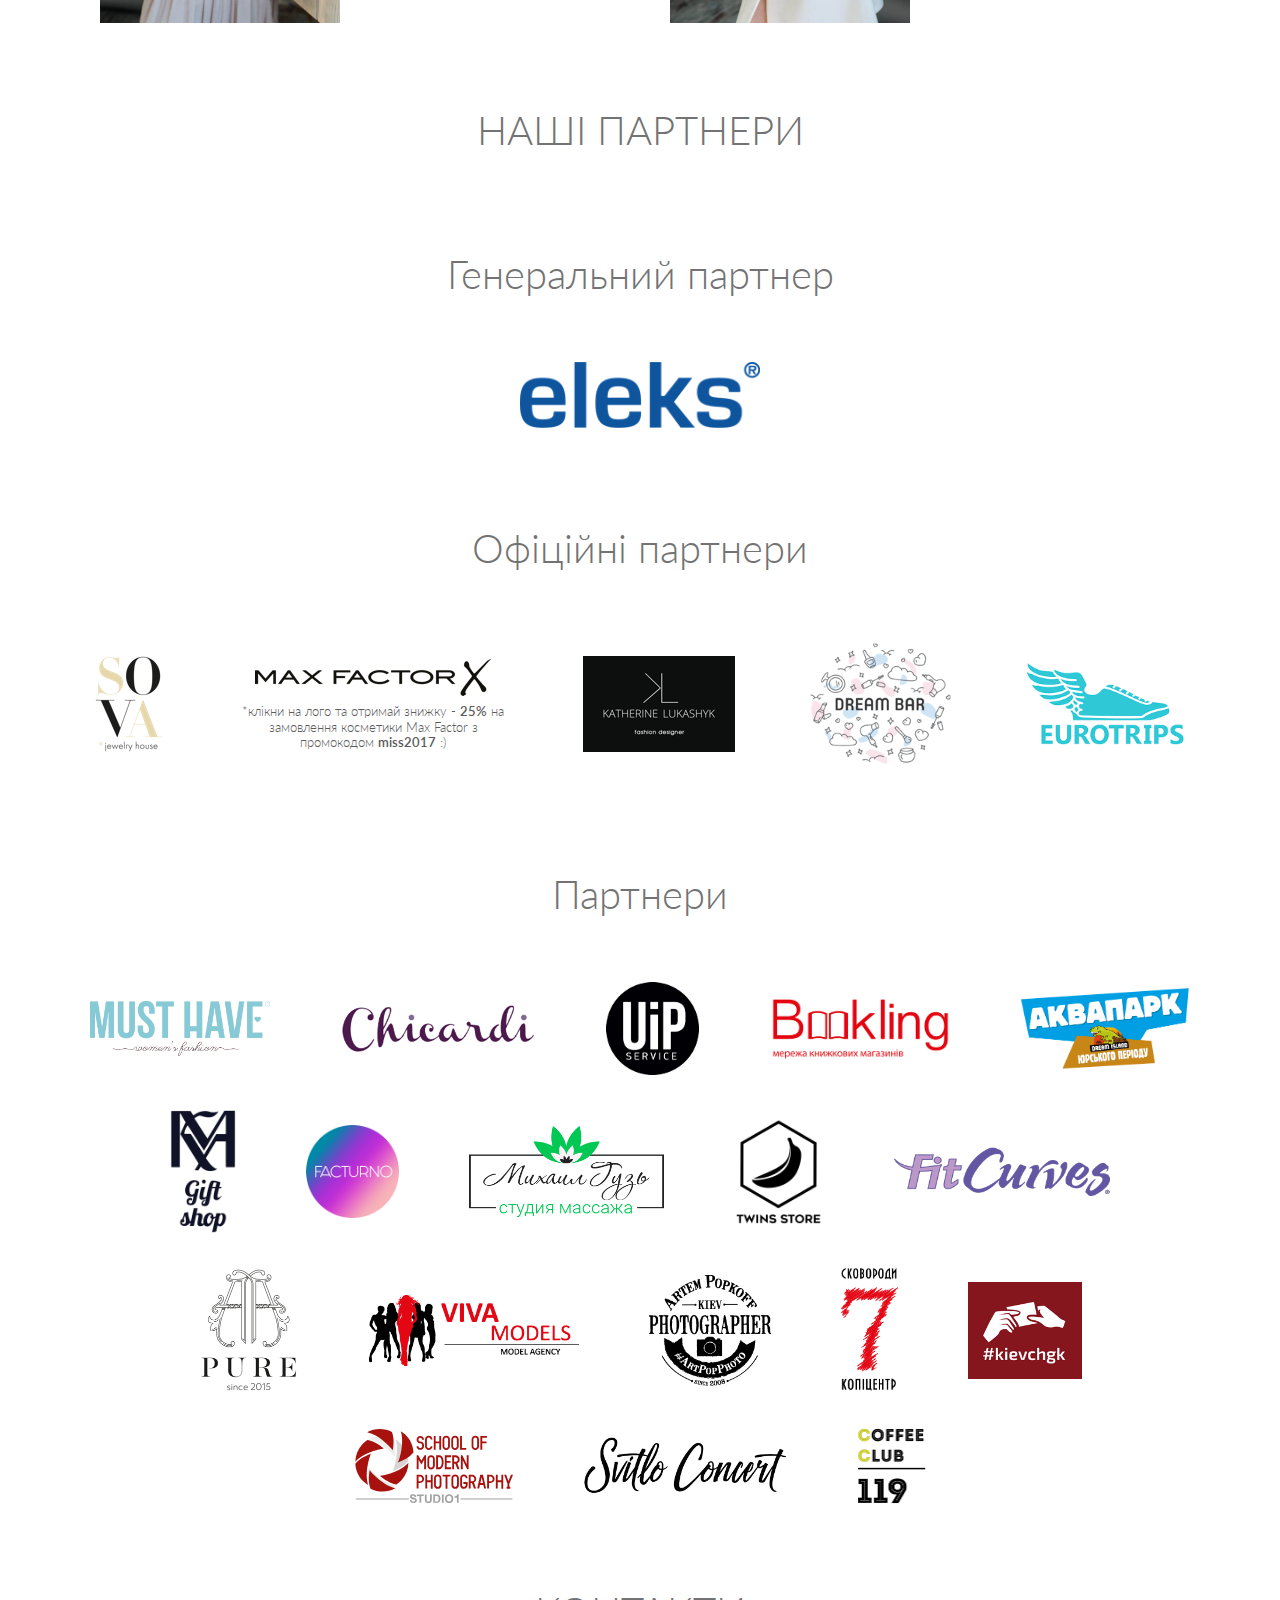
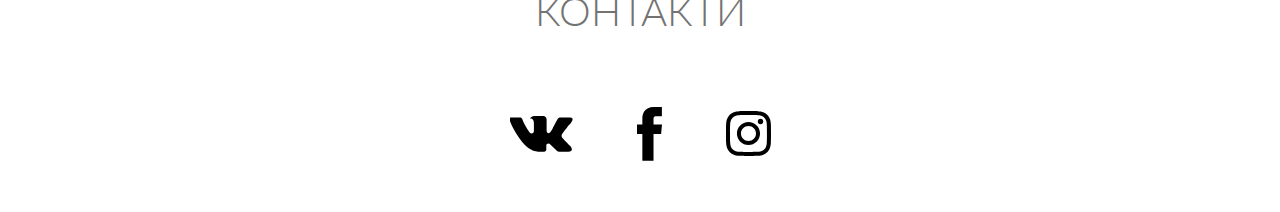
==== commit 9c2ccdc2: "Fixed participants padding" ====
--- a/index.html
+++ b/index.html
@@ -64,6 +64,14 @@
 
   <section class="participants section" id="participants">
     <h2 class="h2 text-uppercase participants__heading">Учасниці конкурсу</h2>
+
+    <!-- <div class="container">
+      <div class="row">
+            <div class="col-12 row" style="background: lightblue;">
+                <div class="col-12">Lorem ipsum dolor sit amet, consectetur adipisicing elit. Omnis, repellendus.</div>
+            </div>
+      </div>
+    </div> -->
 
     <div class="container">
         <div class="row participants__list">
--- a/css/main.css
+++ b/css/main.css
@@ -4187,12 +4187,18 @@
       margin-top: -1rem;
       margin-bottom: -1rem; } }
 .participants__item {
+  margin-left: 0;
+  margin-right: 0;
   margin-bottom: 1.5rem;
   margin-top: 1.5rem; }
   @media (min-width: 768px) {
     .participants__item {
       margin-top: 1rem;
       margin-bottom: 1rem; } }
+  @media (max-width: 767px) {
+    .participants__item > [class*="col-"] {
+      padding-left: 0;
+      padding-right: 0; } }
 
 .participant__heading {
   margin-top: 1em;
